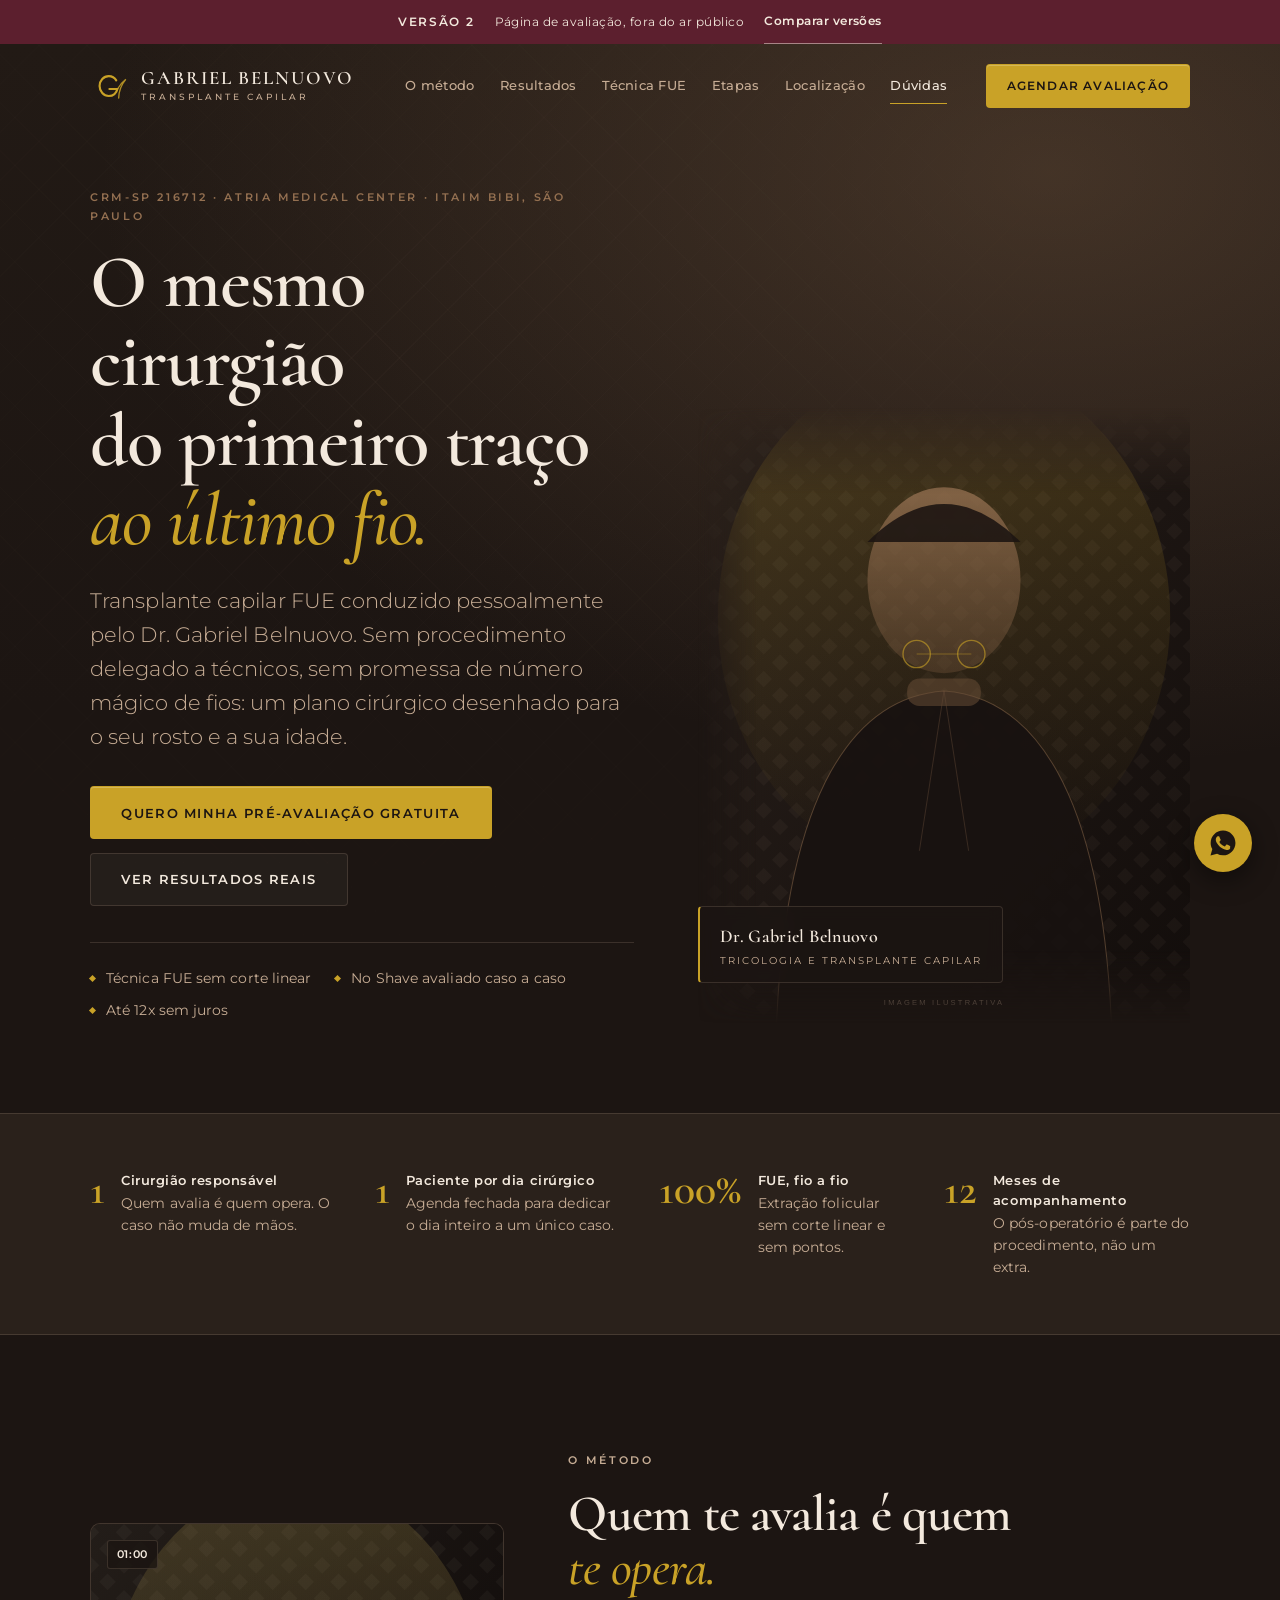
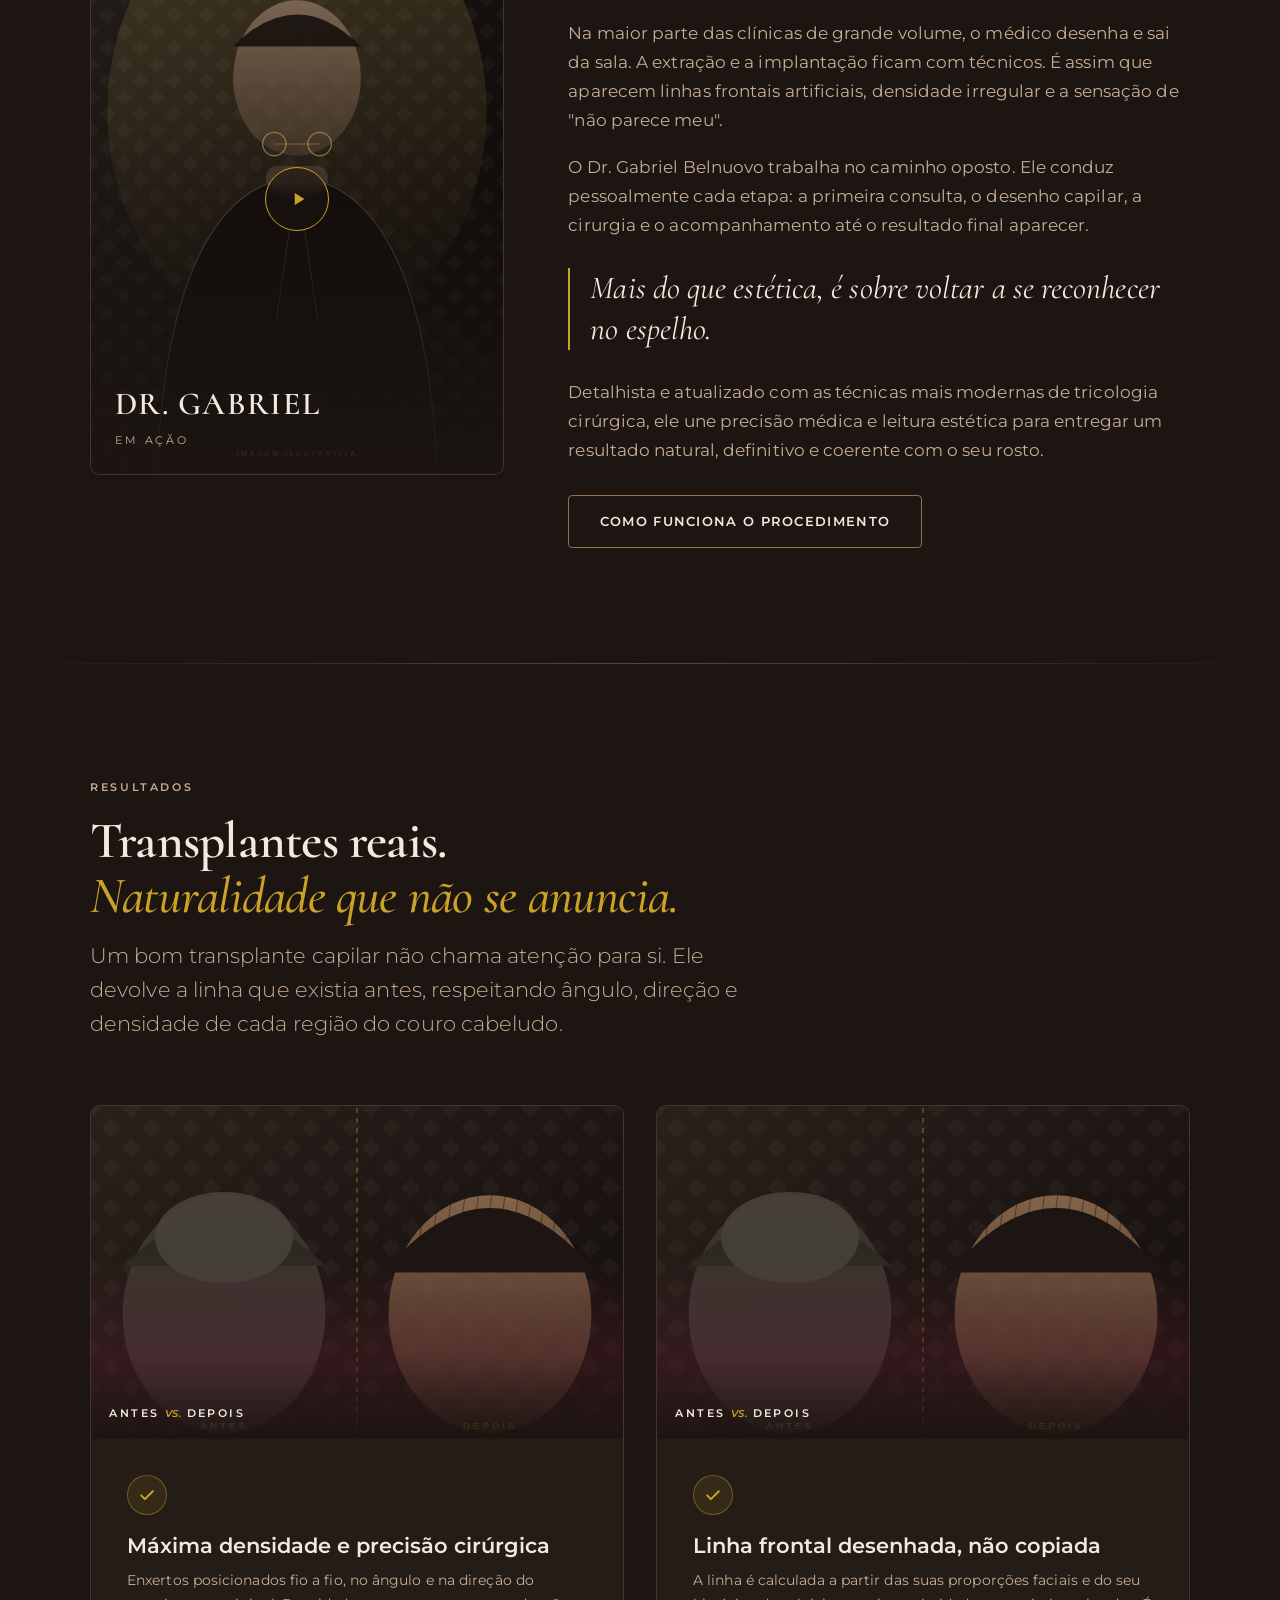
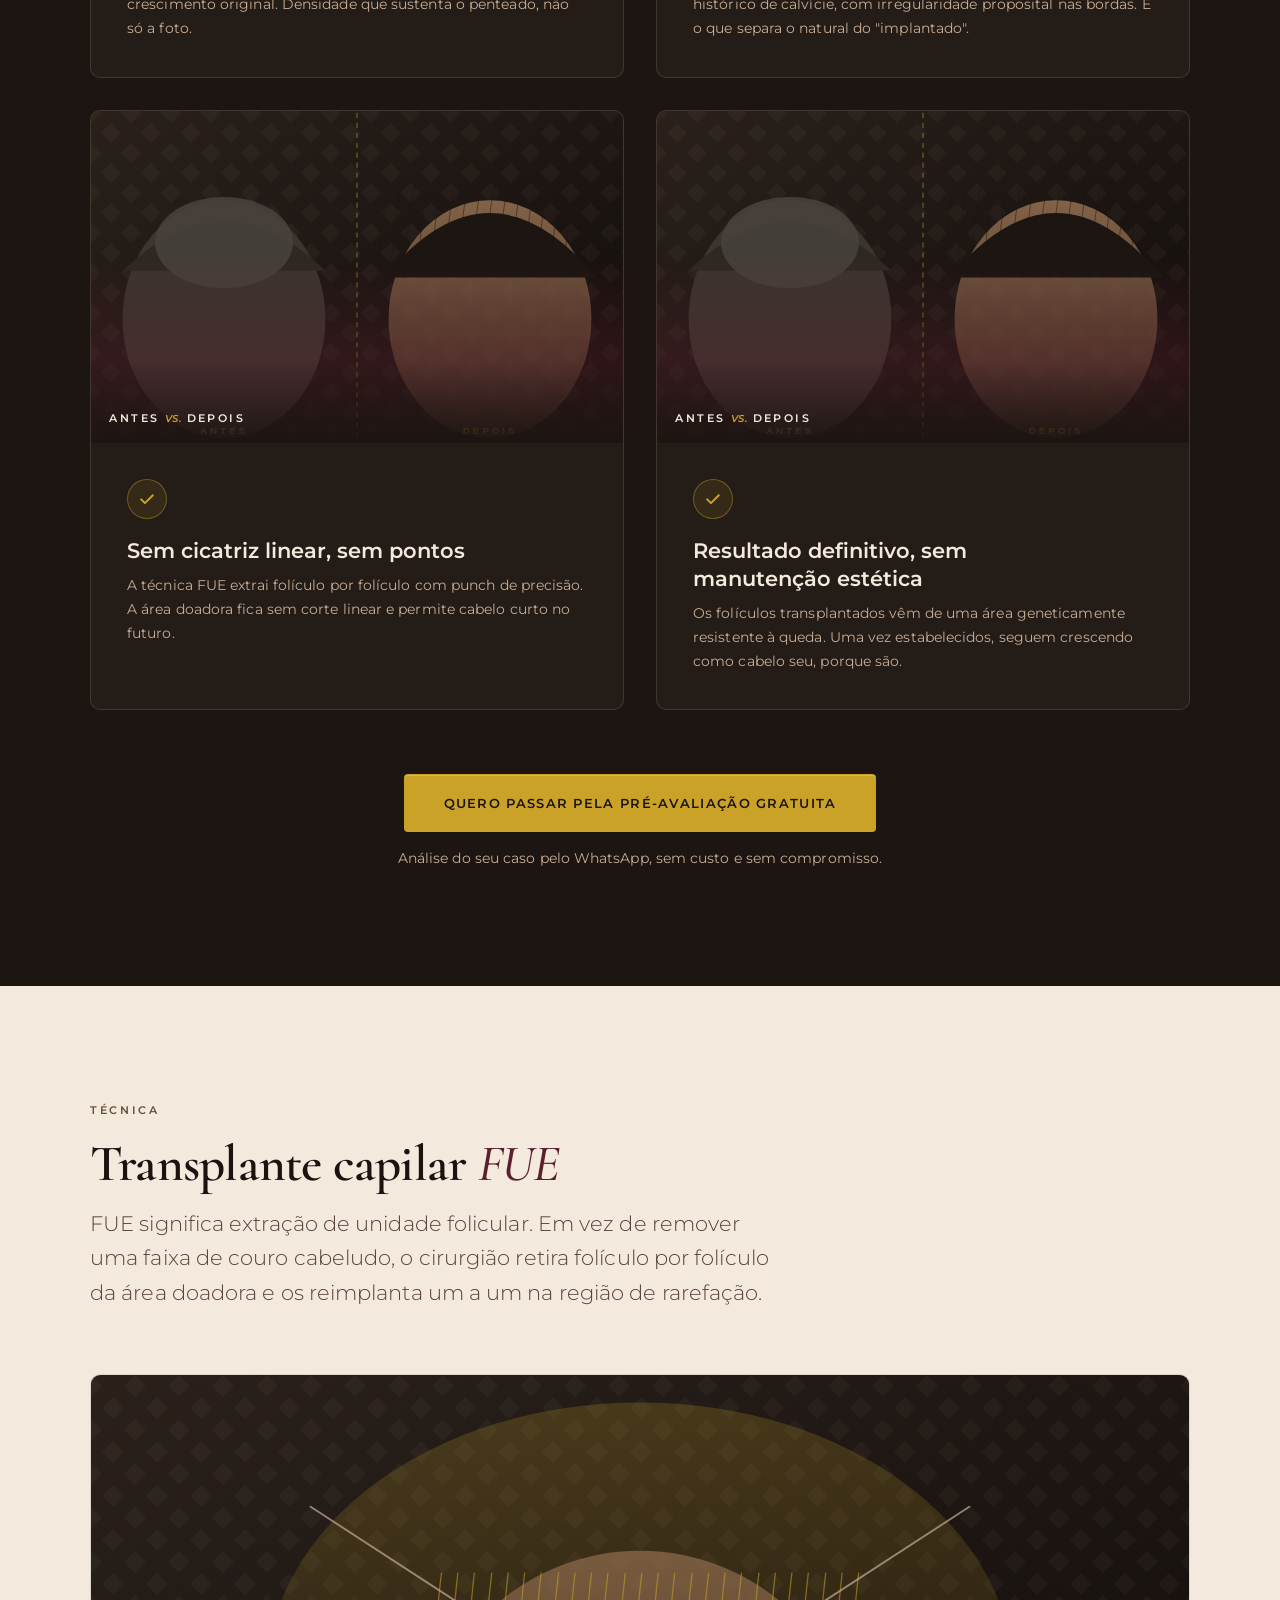
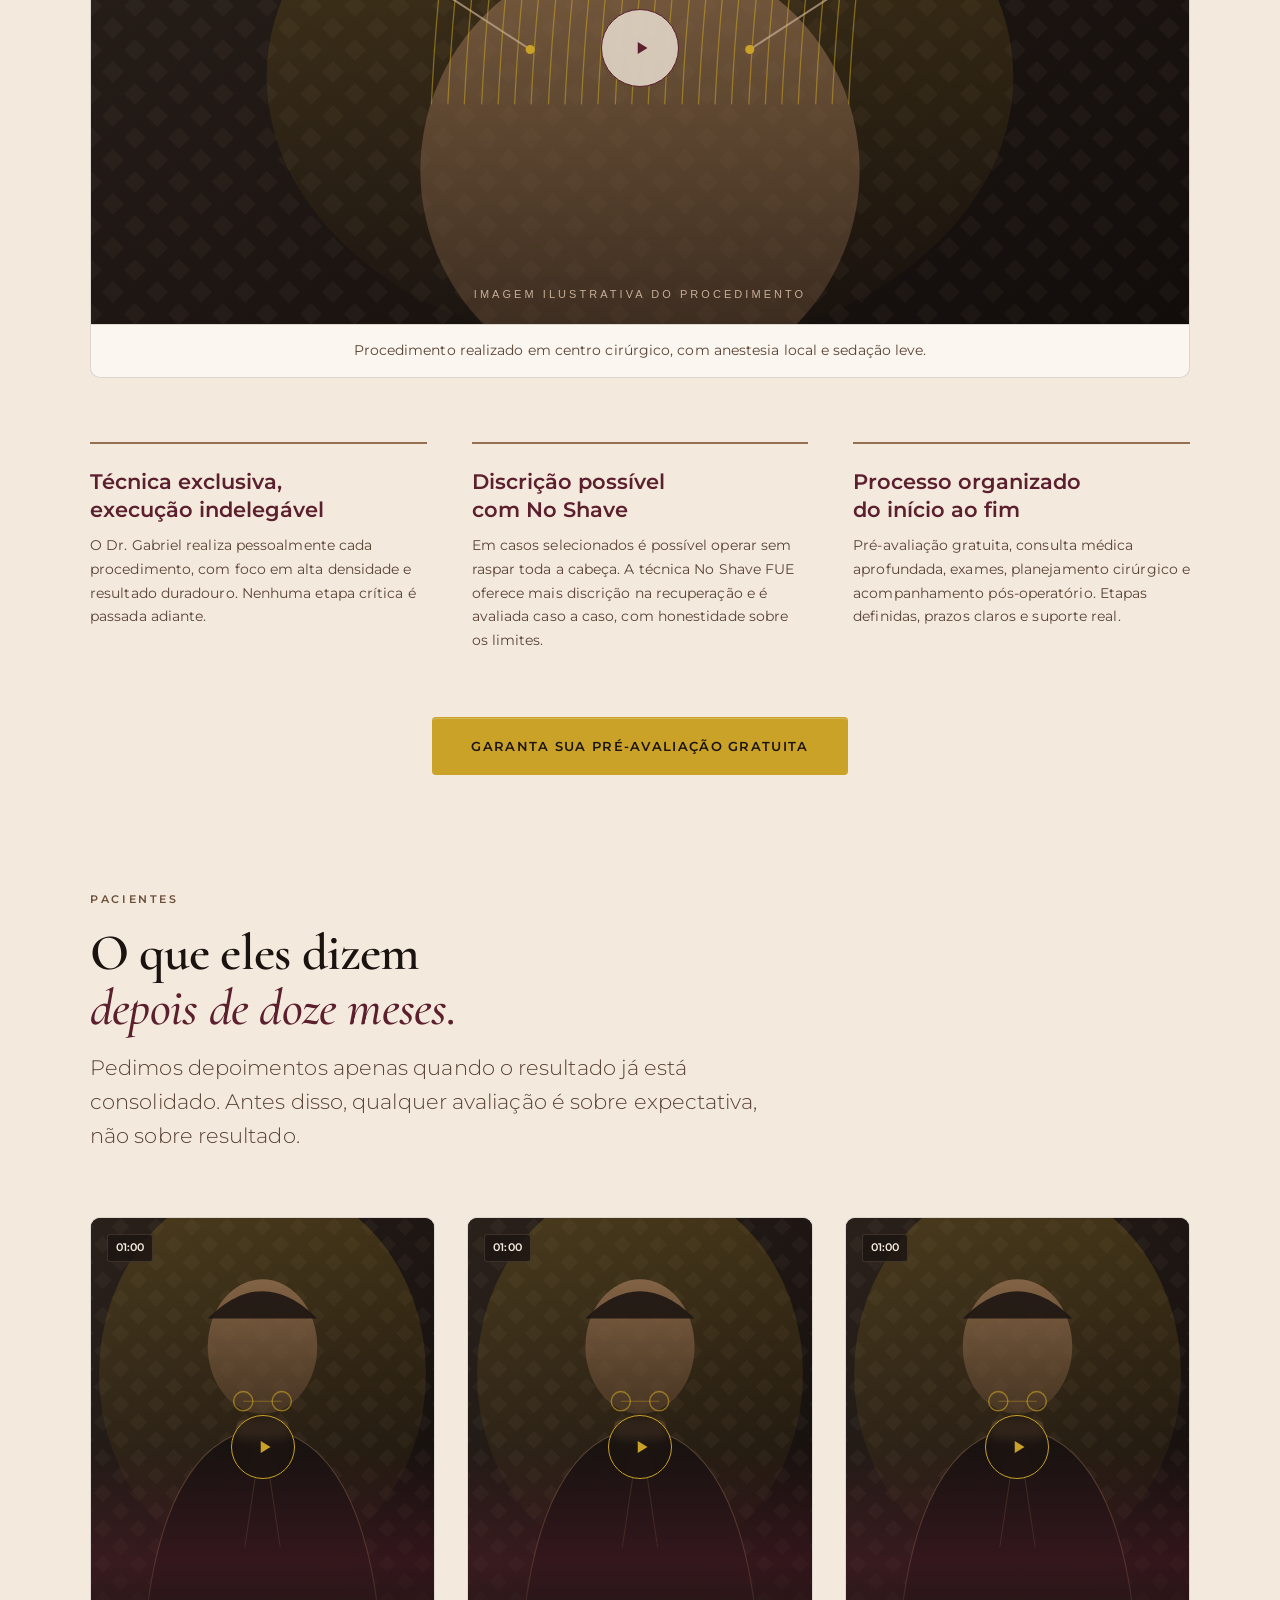
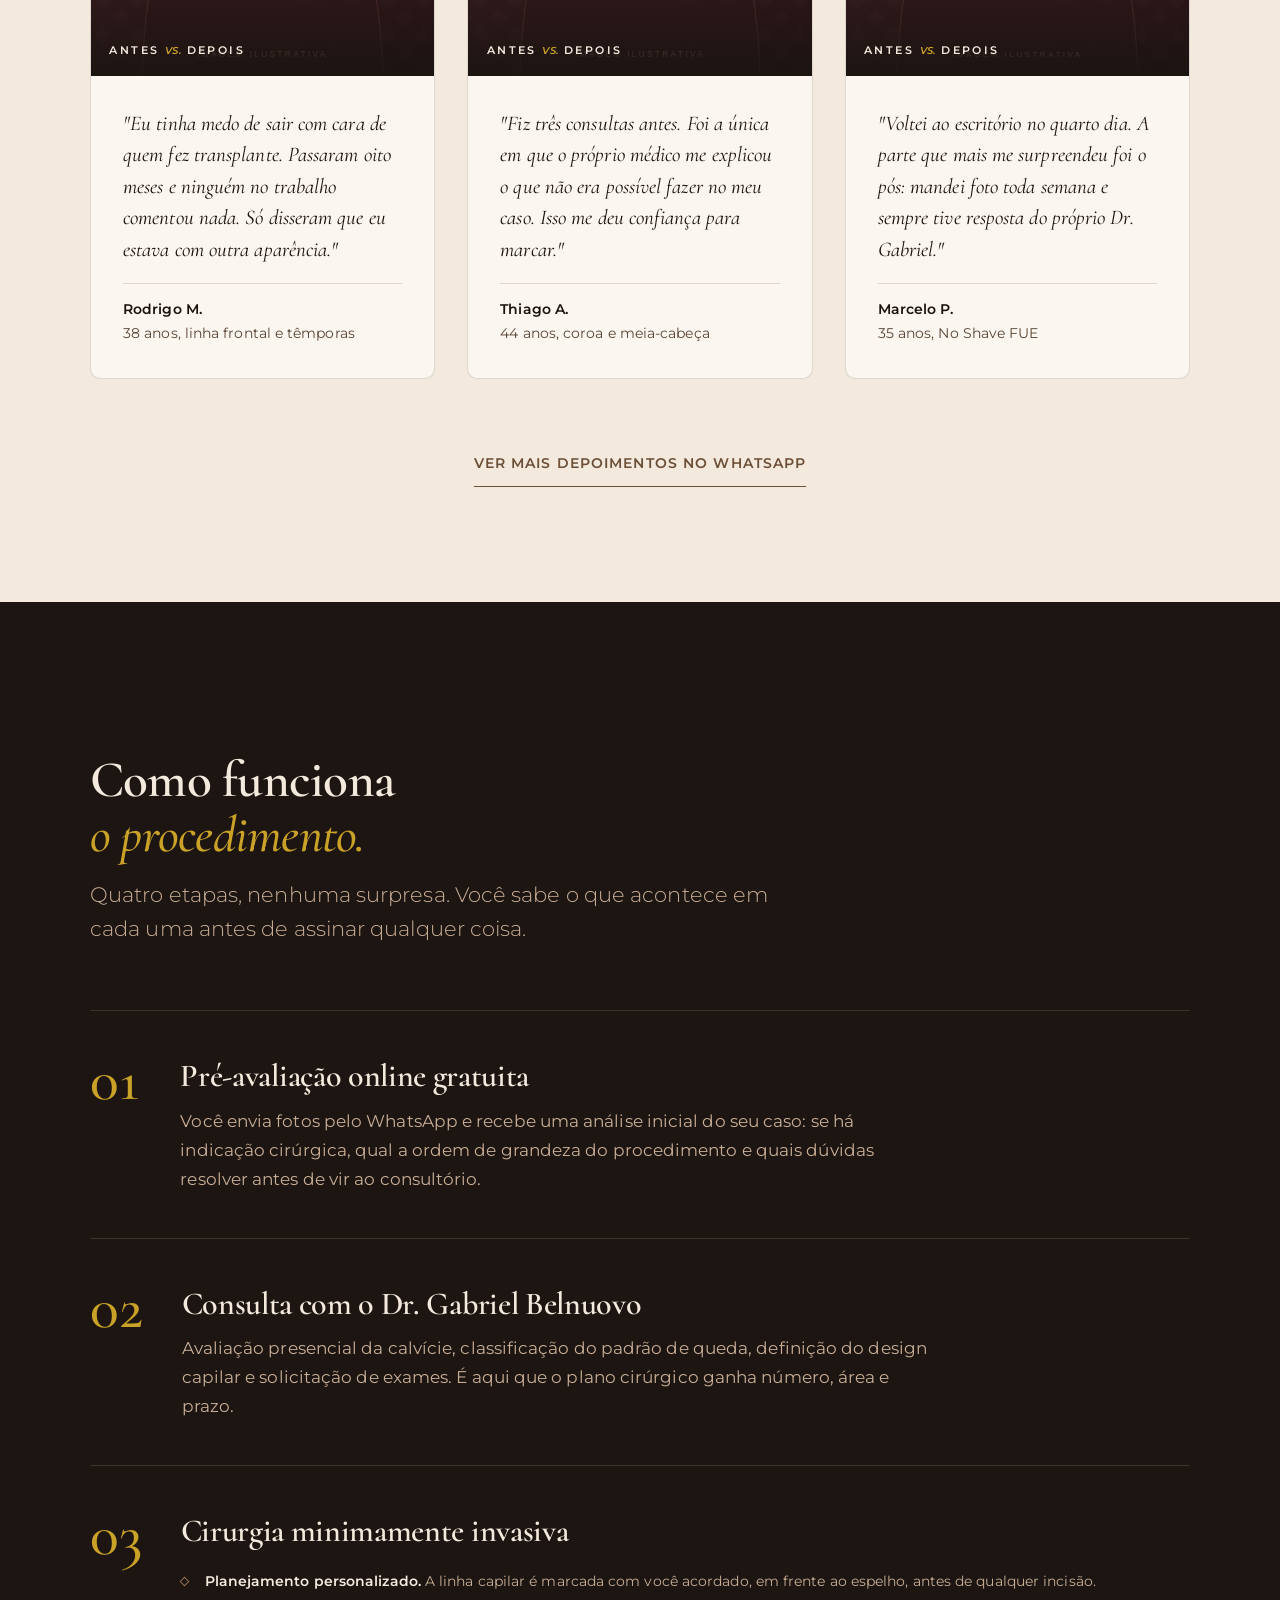
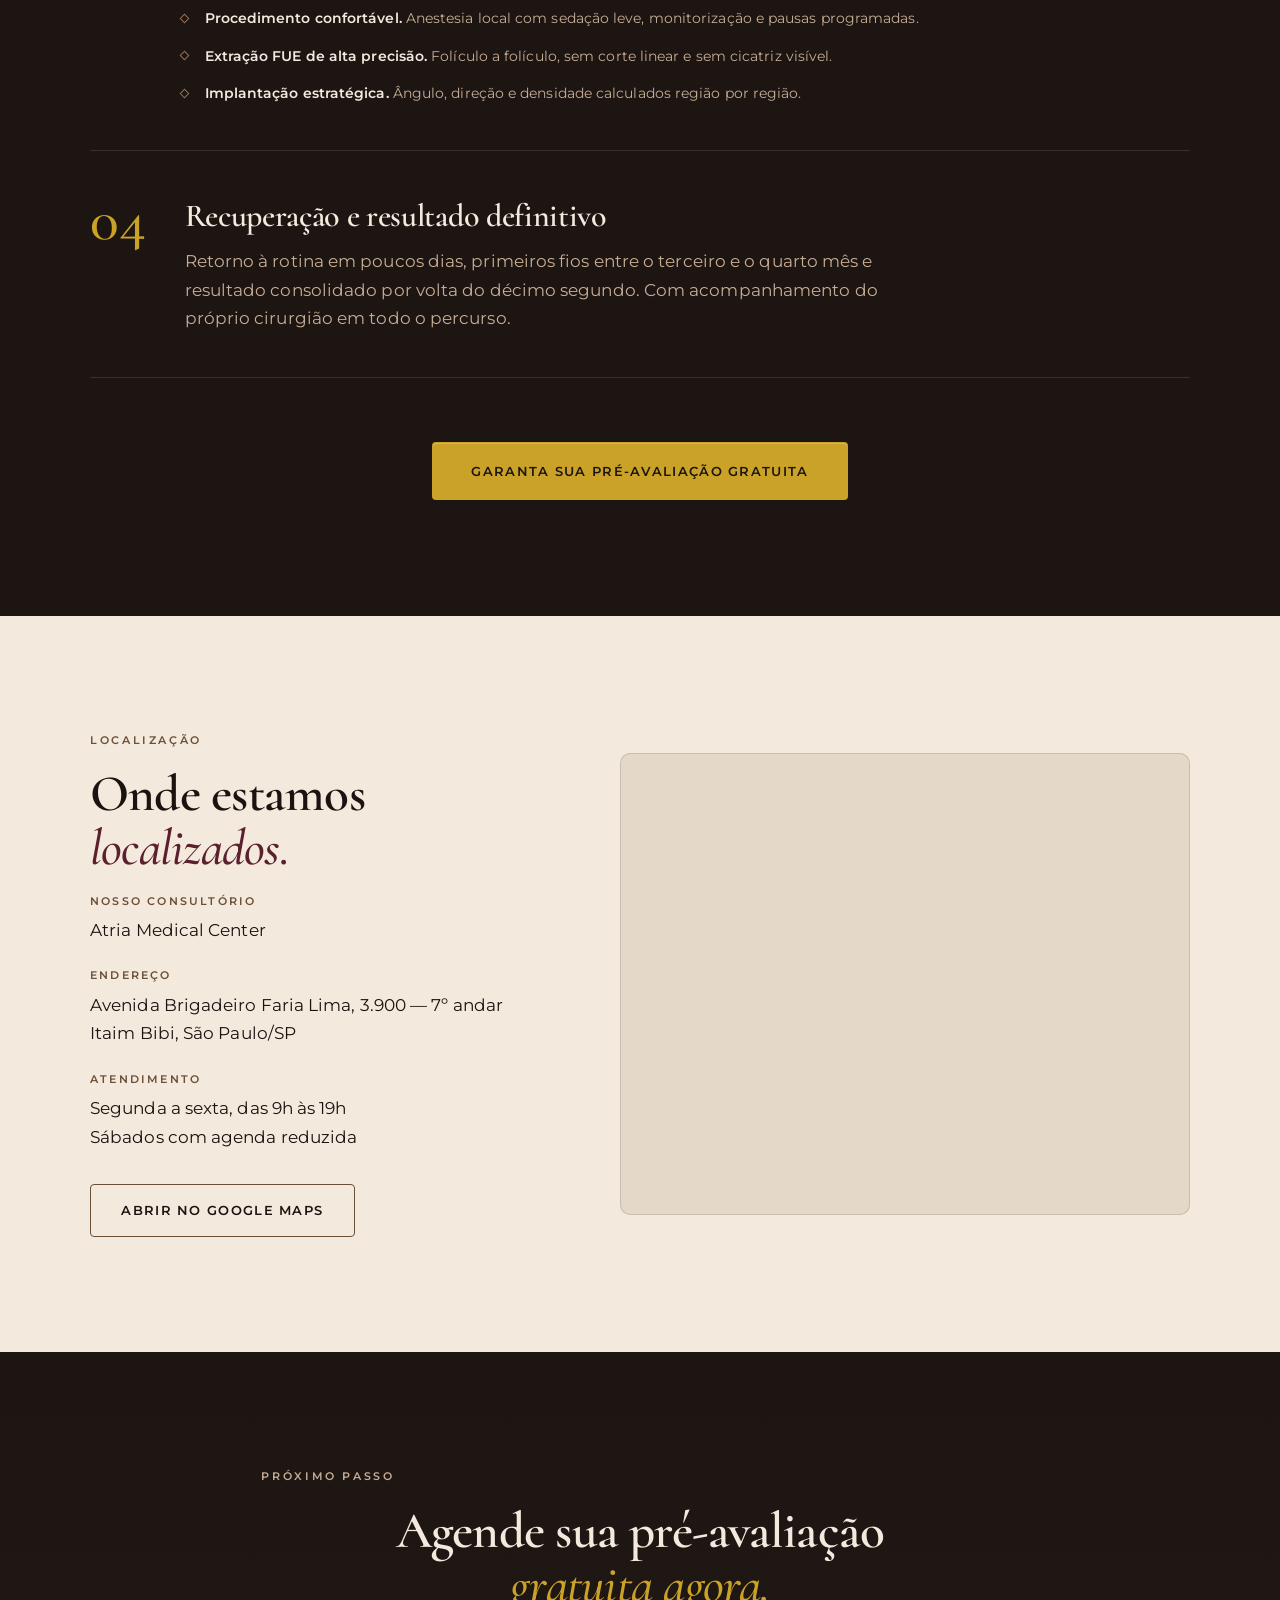
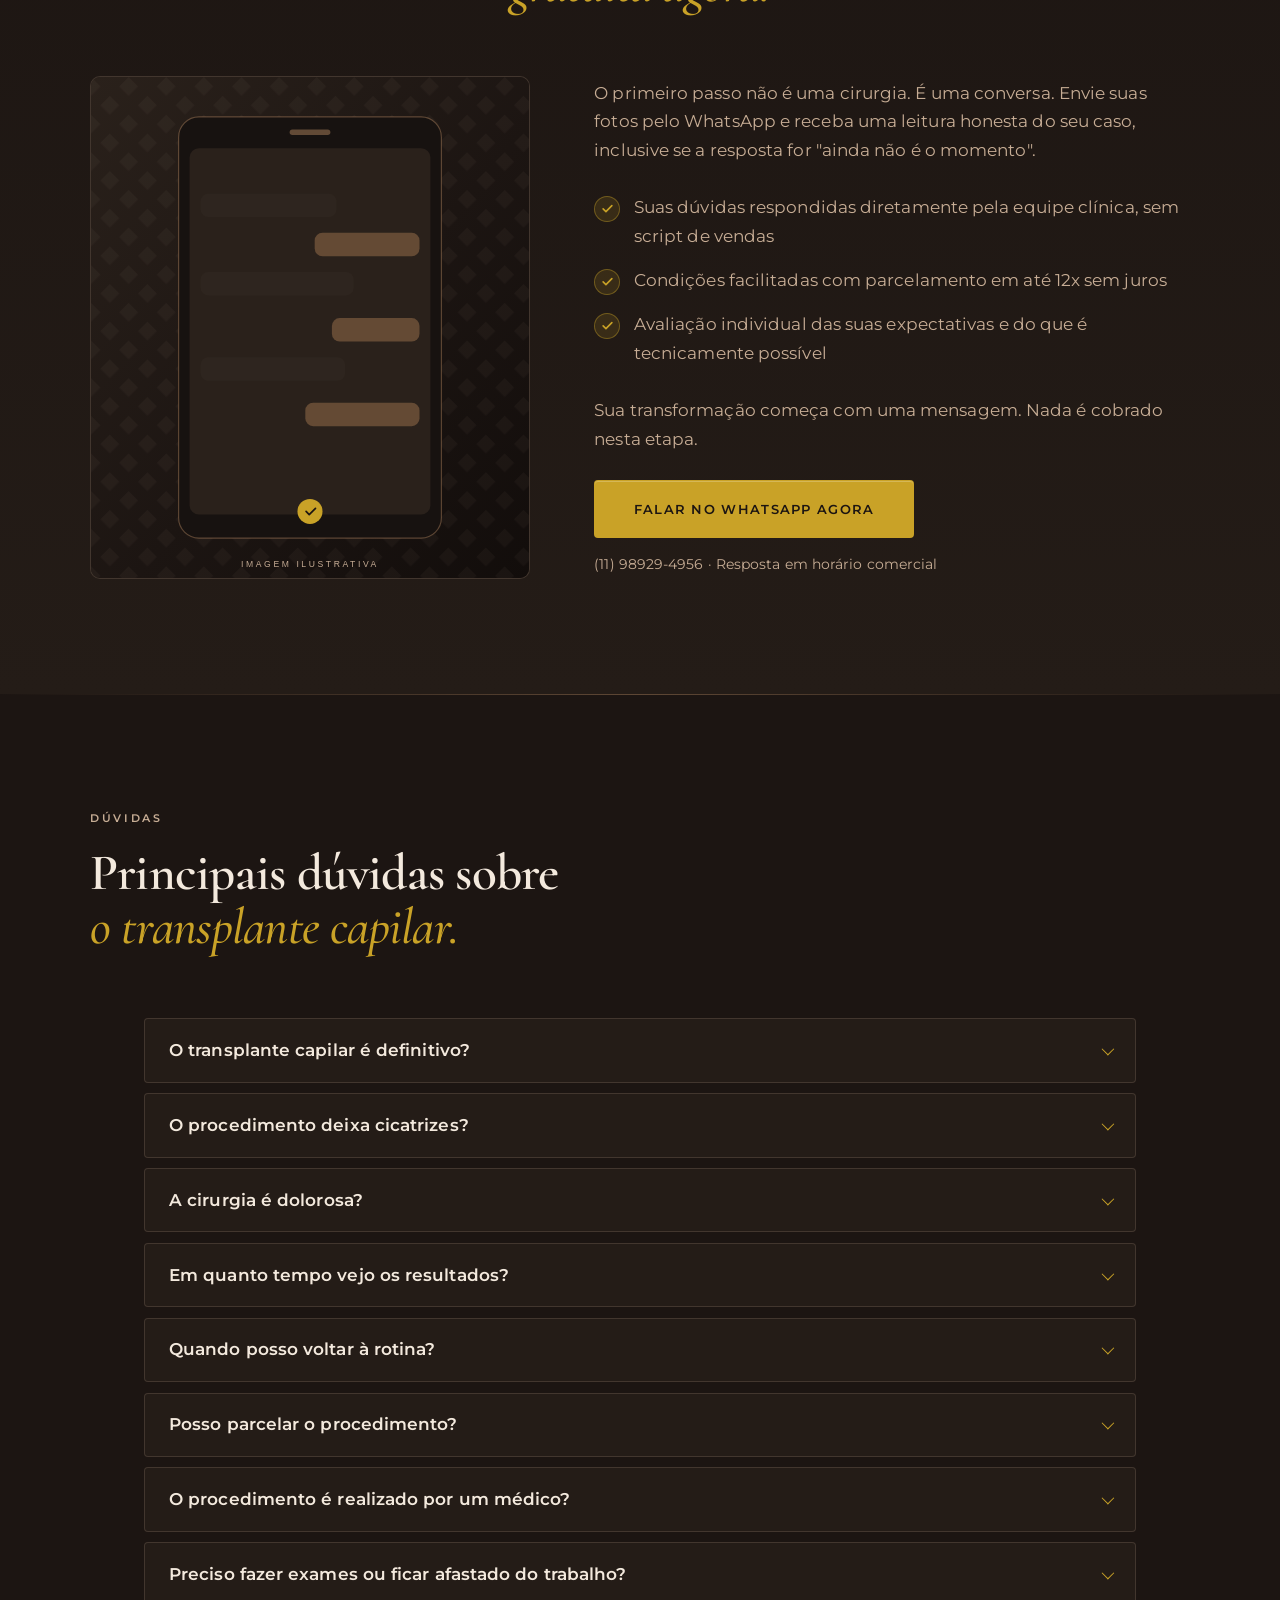
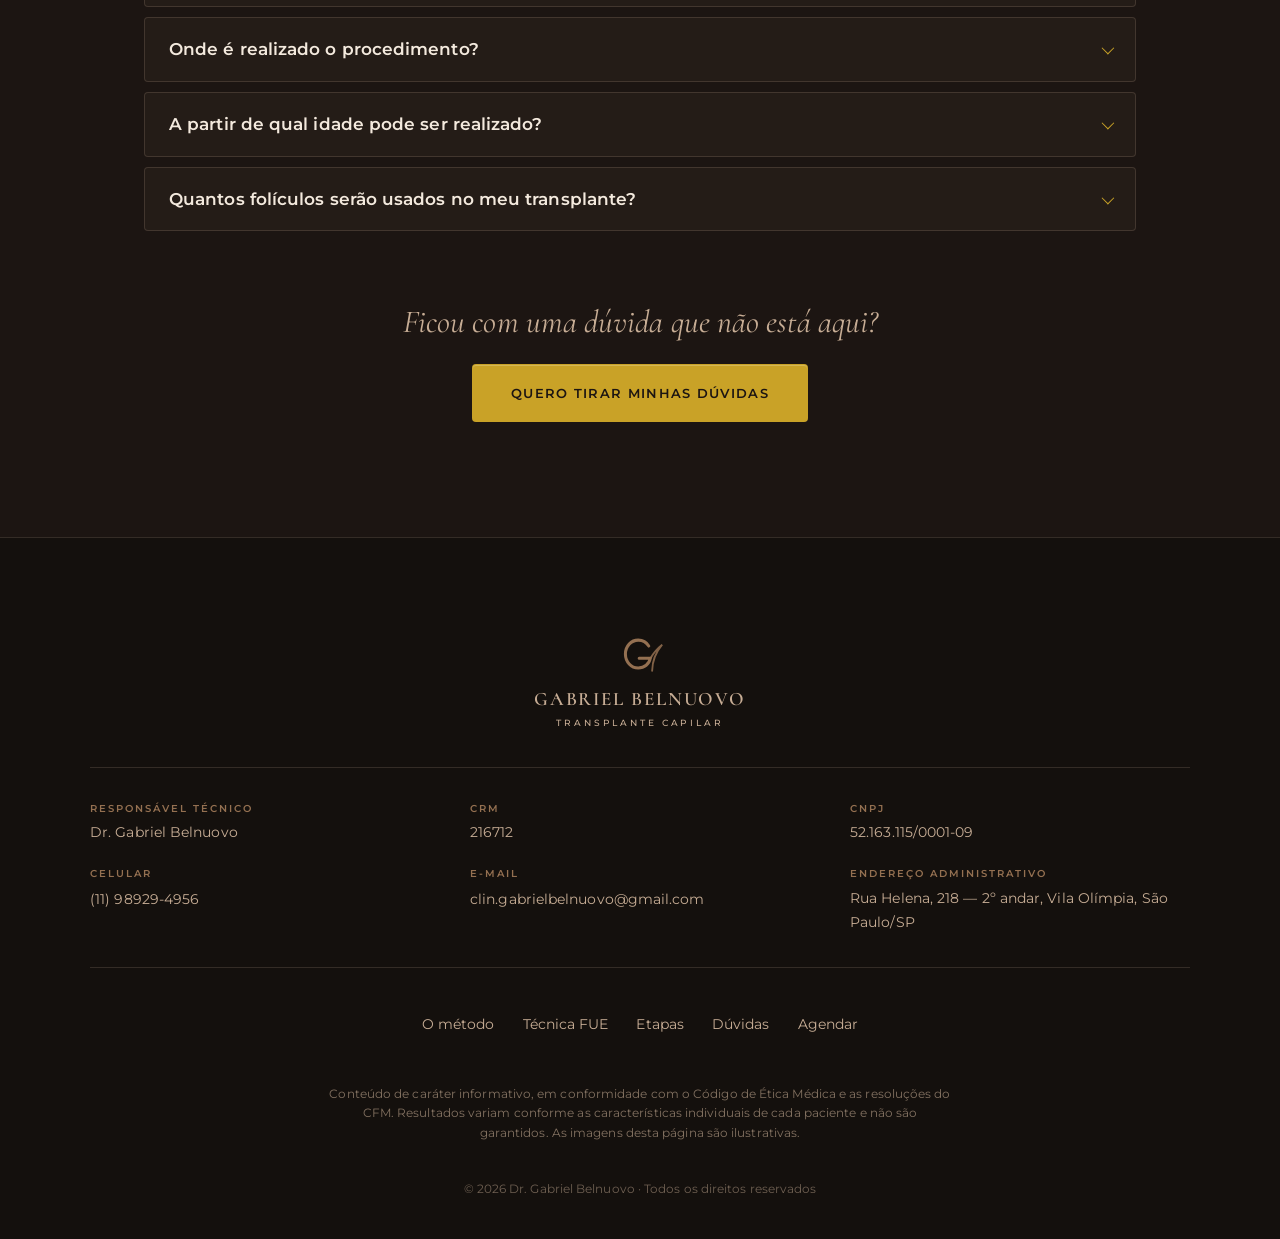
==== v2/index.html @ 3f410ca0 "Estrutura de versoes para comparacao no GitHub Pages O GitHub Pages serve uma fonte por repositorio," ====
<!DOCTYPE html>
<html lang="pt-BR">
<head>
<meta charset="utf-8">
<meta name="viewport" content="width=device-width, initial-scale=1">
<title>[v2] Dr. Gabriel Belnuovo | Transplante Capilar FUE em São Paulo</title>
<meta name="description" content="Transplante capilar FUE conduzido pessoalmente pelo Dr. Gabriel Belnuovo, CRM-SP 216712. Um cirurgião do desenho da linha frontal ao último fio. Pré-avaliação gratuita no Itaim Bibi, São Paulo.">
<meta name="author" content="Dr. Gabriel Belnuovo">
<meta name="theme-color" content="#1C1512">

<!-- Versao de avaliacao: fora do indice de busca, canonical na versao oficial -->
<meta name="robots" content="noindex, nofollow">
<link rel="canonical" href="https://drgabrielbelnuovo.com.br/">

<meta property="og:type" content="website">
<meta property="og:locale" content="pt_BR">
<meta property="og:title" content="Dr. Gabriel Belnuovo | Transplante Capilar FUE de alto padrão">
<meta property="og:description" content="Um cirurgião, do primeiro traço ao último fio. Técnica FUE, resultados naturais e acompanhamento real. Pré-avaliação gratuita.">
<meta property="og:url" content="https://drgabrielbelnuovo.com.br/">

<link rel="preconnect" href="https://fonts.googleapis.com">
<link rel="preconnect" href="https://fonts.gstatic.com" crossorigin>
<link href="https://fonts.googleapis.com/css2?family=Cormorant:ital,wght@0,400;0,500;0,600;0,700;1,400&family=Montserrat:wght@300;400;500;600;700&display=swap" rel="stylesheet">
<link rel="stylesheet" href="css/style.css">
<link rel="icon" href="assets/favicon.svg" type="image/svg+xml">

<script>
  if ('IntersectionObserver' in window && !window.matchMedia('(prefers-reduced-motion: reduce)').matches) {
    document.documentElement.className += ' js-reveal';
  }
</script>

<!-- Barra de identificacao da versao. Remover ao promover esta versao para a raiz. -->
<style>
  .version-bar {
    position: sticky;
    top: 0;
    z-index: 60;
    display: flex;
    flex-wrap: wrap;
    align-items: center;
    justify-content: center;
    gap: .5rem 1.25rem;
    padding: .55rem 1rem;
    background: #5C1F2E;
    color: #F3E9DD;
    font-family: "Montserrat", system-ui, sans-serif;
    font-size: .75rem;
    letter-spacing: .04em;
    text-align: center;
  }
  .version-bar strong { font-weight: 600; letter-spacing: .14em; text-transform: uppercase; }
  .version-bar a {
    display: inline-flex;
    align-items: center;
    min-height: 44px;
    margin-block: -.55rem;
    color: #F3E9DD;
    font-weight: 600;
    border-bottom: 1px solid rgba(243, 233, 221, .5);
  }
  .version-bar a:hover { border-bottom-color: #F3E9DD; }
  /* A barra empurra o header fixo para baixo e ajusta as ancoras */
  .header { top: var(--version-bar-h, 0px); }
  html { scroll-padding-top: calc(6rem + var(--version-bar-h, 0px)); }
  @media (max-width: 640px) {
    .version-bar { font-size: .6875rem; gap: .5rem 1rem; }
    /* Em telas estreitas a barra fica em uma linha so */
    .version-bar__desc { display: none; }
  }
  @media print { .version-bar { display: none; } }
</style>

<script>
  document.addEventListener('DOMContentLoaded', function () {
    var bar = document.querySelector('.version-bar');
    if (!bar) { return; }
    var sync = function () {
      document.documentElement.style.setProperty('--version-bar-h', bar.offsetHeight + 'px');
    };
    sync();
    window.addEventListener('resize', sync);
  });
</script>
</head>
<body>

<div class="version-bar" role="region" aria-label="Identificação da versão">
  <strong>Versão 2</strong>
  <span class="version-bar__desc">Página de avaliação, fora do ar público</span>
  <a href="../versoes.html">Comparar versões</a>
</div>

<a class="skip-link" href="#conteudo">Ir para o conteúdo</a>

<header class="header" id="header">
  <div class="shell header__inner">
    <a class="brand" href="#top" aria-label="Dr. Gabriel Belnuovo, transplante capilar, ir para o início">
      <span class="brand__mark" aria-hidden="true">
        <svg viewBox="0 0 48 48" role="presentation" focusable="false">
          <path d="M31.5 17.2c-1.9-3.2-5.2-5.1-9-5.1-6.1 0-11 5.2-11 11.9S16.4 36 22.5 36c5.3 0 9.4-3.4 10.3-8.4h-9.5" fill="none" stroke="currentColor" stroke-width="2.6" stroke-linecap="round"/>
          <path d="M33 27.6c2.6-4.6 5.9-8.4 10-11.6-5.6 6.6-8.4 13.9-8.6 22.4" fill="none" stroke="currentColor" stroke-width="1.6" stroke-linecap="round" opacity=".85"/>
        </svg>
      </span>
      <span class="brand__text">
        <span class="brand__name">Gabriel Belnuovo</span>
        <span class="brand__sub">Transplante Capilar</span>
      </span>
    </a>

    <nav class="nav" id="nav" aria-label="Navegação principal">
      <ul class="nav__list">
        <li><a href="#metodo">O método</a></li>
        <li><a href="#resultados">Resultados</a></li>
        <li><a href="#fue">Técnica FUE</a></li>
        <li><a href="#etapas">Etapas</a></li>
        <li><a href="#local">Localização</a></li>
        <li><a href="#faq">Dúvidas</a></li>
      </ul>
    </nav>

    <a class="btn btn--primary btn--sm header__cta" href="#agendar">Agendar avaliação</a>

    <button class="burger" id="burger" type="button" aria-label="Abrir menu" aria-expanded="false" aria-controls="nav">
      <span aria-hidden="true"></span><span aria-hidden="true"></span><span aria-hidden="true"></span>
    </button>
  </div>
</header>

<main id="conteudo">

  <!-- HERO -->
  <section class="hero" id="top">
    <div class="hero__texture" aria-hidden="true"></div>
    <div class="shell hero__grid">
      <div class="hero__copy">
        <p class="eyebrow reveal">CRM-SP 216712 &middot; Atria Medical Center &middot; Itaim Bibi, São Paulo</p>
        <h1 class="hero__title reveal">O mesmo cirurgião<br>do primeiro traço<br><em>ao último fio.</em></h1>
        <p class="hero__lead reveal">Transplante capilar FUE conduzido pessoalmente pelo Dr. Gabriel Belnuovo. Sem procedimento delegado a técnicos, sem promessa de número mágico de fios: um plano cirúrgico desenhado para o seu rosto e a sua idade.</p>
        <div class="hero__actions reveal">
          <a class="btn btn--primary" href="#agendar">Quero minha pré-avaliação gratuita</a>
          <a class="btn btn--ghost" href="#resultados">Ver resultados reais</a>
        </div>
        <ul class="hero__trust reveal" role="list">
          <li>Técnica FUE sem corte linear</li>
          <li>No Shave avaliado caso a caso</li>
          <li>Até 12x sem juros</li>
        </ul>
      </div>

      <figure class="hero__figure reveal">
        <img src="assets/dr-gabriel.svg" alt="Dr. Gabriel Belnuovo, médico especialista em transplante capilar, de jaleco cirúrgico com lupas de aumento" width="720" height="900" decoding="async">
        <figcaption class="hero__badge">
          <strong>Dr. Gabriel Belnuovo</strong>
          <span>Tricologia e transplante capilar</span>
        </figcaption>
      </figure>
    </div>
  </section>

  <!-- PROVA / NUMEROS -->
  <section class="proof" aria-label="Credenciais e diferenciais">
    <div class="shell proof__grid">
      <div class="proof__item reveal">
        <span class="proof__num">1</span>
        <p><strong>Cirurgião responsável</strong>Quem avalia é quem opera. O caso não muda de mãos.</p>
      </div>
      <div class="proof__item reveal">
        <span class="proof__num">1</span>
        <p><strong>Paciente por dia cirúrgico</strong>Agenda fechada para dedicar o dia inteiro a um único caso.</p>
      </div>
      <div class="proof__item reveal">
        <span class="proof__num">100%</span>
        <p><strong>FUE, fio a fio</strong>Extração folicular sem corte linear e sem pontos.</p>
      </div>
      <div class="proof__item reveal">
        <span class="proof__num">12</span>
        <p><strong>Meses de acompanhamento</strong>O pós-operatório é parte do procedimento, não um extra.</p>
      </div>
    </div>
  </section>

  <!-- METODO / SOBRE -->
  <section class="section section--dark" id="metodo">
    <div class="shell about">
      <figure class="about__media reveal">
        <img src="assets/em-acao.svg" alt="Mãos do Dr. Gabriel Belnuovo durante a implantação folicular em centro cirúrgico" width="600" height="800" loading="lazy" decoding="async">
        <span class="media__tag">01:00</span>
        <figcaption class="media__caption">
          <strong>Dr. Gabriel</strong>
          <span>em ação</span>
        </figcaption>
        <button class="media__play" type="button" aria-label="Assistir vídeo: Dr. Gabriel em ação">
          <svg viewBox="0 0 24 24" aria-hidden="true" focusable="false"><path d="M9 6.5v11l9-5.5-9-5.5Z" fill="currentColor"/></svg>
        </button>
      </figure>

      <div class="about__copy">
        <p class="eyebrow reveal">O método</p>
        <h2 class="reveal">Quem te avalia é quem<br><em>te opera.</em></h2>
        <p class="reveal">Na maior parte das clínicas de grande volume, o médico desenha e sai da sala. A extração e a implantação ficam com técnicos. É assim que aparecem linhas frontais artificiais, densidade irregular e a sensação de "não parece meu".</p>
        <p class="reveal">O Dr. Gabriel Belnuovo trabalha no caminho oposto. Ele conduz pessoalmente cada etapa: a primeira consulta, o desenho capilar, a cirurgia e o acompanhamento até o resultado final aparecer.</p>
        <p class="statement reveal">Mais do que estética, é sobre voltar a se reconhecer no espelho.</p>
        <p class="reveal">Detalhista e atualizado com as técnicas mais modernas de tricologia cirúrgica, ele une precisão médica e leitura estética para entregar um resultado natural, definitivo e coerente com o seu rosto.</p>
        <a class="btn btn--outline reveal" href="#etapas">Como funciona o procedimento</a>
      </div>
    </div>
  </section>

  <!-- RESULTADOS -->
  <section class="section section--dark section--edge" id="resultados">
    <div class="shell">
      <header class="section__head">
        <p class="eyebrow reveal">Resultados</p>
        <h2 class="reveal">Transplantes reais.<br><em>Naturalidade que não se anuncia.</em></h2>
        <p class="section__lead reveal">Um bom transplante capilar não chama atenção para si. Ele devolve a linha que existia antes, respeitando ângulo, direção e densidade de cada região do couro cabeludo.</p>
      </header>

      <div class="cases">
        <article class="case reveal">
          <div class="case__media">
            <img src="assets/caso-01.svg" alt="Comparação antes e depois: densidade da coroa recuperada após transplante capilar FUE" width="640" height="420" loading="lazy" decoding="async">
            <span class="case__label">Antes <i>vs.</i> Depois</span>
          </div>
          <div class="case__body">
            <span class="case__icon" aria-hidden="true">
              <svg viewBox="0 0 24 24" focusable="false"><path d="m5 12.5 4.5 4.5L19 7.5" fill="none" stroke="currentColor" stroke-width="2.4" stroke-linecap="round" stroke-linejoin="round"/></svg>
            </span>
            <h3>Máxima densidade e precisão cirúrgica</h3>
            <p>Enxertos posicionados fio a fio, no ângulo e na direção do crescimento original. Densidade que sustenta o penteado, não só a foto.</p>
          </div>
        </article>

        <article class="case reveal">
          <div class="case__media">
            <img src="assets/caso-02.svg" alt="Comparação antes e depois: nova linha frontal desenhada de forma natural" width="640" height="420" loading="lazy" decoding="async">
            <span class="case__label">Antes <i>vs.</i> Depois</span>
          </div>
          <div class="case__body">
            <span class="case__icon" aria-hidden="true">
              <svg viewBox="0 0 24 24" focusable="false"><path d="m5 12.5 4.5 4.5L19 7.5" fill="none" stroke="currentColor" stroke-width="2.4" stroke-linecap="round" stroke-linejoin="round"/></svg>
            </span>
            <h3>Linha frontal desenhada, não copiada</h3>
            <p>A linha é calculada a partir das suas proporções faciais e do seu histórico de calvície, com irregularidade proposital nas bordas. É o que separa o natural do "implantado".</p>
          </div>
        </article>

        <article class="case reveal">
          <div class="case__media">
            <img src="assets/caso-03.svg" alt="Área doadora após extração FUE, sem cicatriz linear visível" width="640" height="420" loading="lazy" decoding="async">
            <span class="case__label">Antes <i>vs.</i> Depois</span>
          </div>
          <div class="case__body">
            <span class="case__icon" aria-hidden="true">
              <svg viewBox="0 0 24 24" focusable="false"><path d="m5 12.5 4.5 4.5L19 7.5" fill="none" stroke="currentColor" stroke-width="2.4" stroke-linecap="round" stroke-linejoin="round"/></svg>
            </span>
            <h3>Sem cicatriz linear, sem pontos</h3>
            <p>A técnica FUE extrai folículo por folículo com punch de precisão. A área doadora fica sem corte linear e permite cabelo curto no futuro.</p>
          </div>
        </article>

        <article class="case reveal">
          <div class="case__media">
            <img src="assets/caso-04.svg" alt="Resultado definitivo de transplante capilar após doze meses" width="640" height="420" loading="lazy" decoding="async">
            <span class="case__label">Antes <i>vs.</i> Depois</span>
          </div>
          <div class="case__body">
            <span class="case__icon" aria-hidden="true">
              <svg viewBox="0 0 24 24" focusable="false"><path d="m5 12.5 4.5 4.5L19 7.5" fill="none" stroke="currentColor" stroke-width="2.4" stroke-linecap="round" stroke-linejoin="round"/></svg>
            </span>
            <h3>Resultado definitivo, sem manutenção estética</h3>
            <p>Os folículos transplantados vêm de uma área geneticamente resistente à queda. Uma vez estabelecidos, seguem crescendo como cabelo seu, porque são.</p>
          </div>
        </article>
      </div>

      <div class="section__cta reveal">
        <a class="btn btn--primary btn--lg" href="#agendar">Quero passar pela pré-avaliação gratuita</a>
        <p class="cta__note">Análise do seu caso pelo WhatsApp, sem custo e sem compromisso.</p>
      </div>
    </div>
  </section>

  <!-- TECNICA FUE -->
  <section class="section section--light" id="fue">
    <div class="shell">
      <header class="section__head">
        <p class="eyebrow reveal">Técnica</p>
        <h2 class="reveal">Transplante capilar <em>FUE</em></h2>
        <p class="section__lead reveal">FUE significa extração de unidade folicular. Em vez de remover uma faixa de couro cabeludo, o cirurgião retira folículo por folículo da área doadora e os reimplanta um a um na região de rarefação.</p>
      </header>

      <figure class="fue__media reveal">
        <img src="assets/procedimento.svg" alt="Vista aproximada do procedimento de extração folicular com instrumental de precisão" width="1200" height="600" loading="lazy" decoding="async">
        <button class="media__play media__play--lg" type="button" aria-label="Assistir vídeo explicativo sobre a técnica FUE">
          <svg viewBox="0 0 24 24" aria-hidden="true" focusable="false"><path d="M9 6.5v11l9-5.5-9-5.5Z" fill="currentColor"/></svg>
        </button>
        <figcaption>Procedimento realizado em centro cirúrgico, com anestesia local e sedação leve.</figcaption>
      </figure>

      <div class="pillars">
        <article class="pillar reveal">
          <h3>Técnica exclusiva, execução indelegável</h3>
          <p>O Dr. Gabriel realiza pessoalmente cada procedimento, com foco em alta densidade e resultado duradouro. Nenhuma etapa crítica é passada adiante.</p>
        </article>
        <article class="pillar reveal">
          <h3>Discrição possível com No Shave</h3>
          <p>Em casos selecionados é possível operar sem raspar toda a cabeça. A técnica No Shave FUE oferece mais discrição na recuperação e é avaliada caso a caso, com honestidade sobre os limites.</p>
        </article>
        <article class="pillar reveal">
          <h3>Processo organizado do início ao fim</h3>
          <p>Pré-avaliação gratuita, consulta médica aprofundada, exames, planejamento cirúrgico e acompanhamento pós-operatório. Etapas definidas, prazos claros e suporte real.</p>
        </article>
      </div>

      <div class="section__cta reveal">
        <a class="btn btn--primary btn--lg" href="#agendar">Garanta sua pré-avaliação gratuita</a>
      </div>
    </div>
  </section>

  <!-- DEPOIMENTOS -->
  <section class="section section--light section--tight" id="depoimentos" aria-label="Depoimentos de pacientes">
    <div class="shell">
      <header class="section__head">
        <p class="eyebrow reveal">Pacientes</p>
        <h2 class="reveal">O que eles dizem<br><em>depois de doze meses.</em></h2>
        <p class="section__lead reveal">Pedimos depoimentos apenas quando o resultado já está consolidado. Antes disso, qualquer avaliação é sobre expectativa, não sobre resultado.</p>
      </header>

      <div class="testimonials">
        <article class="testimonial reveal">
          <div class="testimonial__media">
            <img src="assets/depoimento-01.svg" alt="Paciente relatando sua experiência com o transplante capilar" width="480" height="620" loading="lazy" decoding="async">
            <span class="case__label">Antes <i>vs.</i> Depois</span>
            <span class="case__tag">01:00</span>
            <button class="media__play" type="button" aria-label="Assistir depoimento de Rodrigo M.">
              <svg viewBox="0 0 24 24" aria-hidden="true" focusable="false"><path d="M9 6.5v11l9-5.5-9-5.5Z" fill="currentColor"/></svg>
            </button>
          </div>
          <blockquote>
            <p>"Eu tinha medo de sair com cara de quem fez transplante. Passaram oito meses e ninguém no trabalho comentou nada. Só disseram que eu estava com outra aparência."</p>
            <footer><strong>Rodrigo M.</strong><span>38 anos, linha frontal e têmporas</span></footer>
          </blockquote>
        </article>

        <article class="testimonial reveal">
          <div class="testimonial__media">
            <img src="assets/depoimento-02.svg" alt="Paciente relatando sua experiência com o transplante capilar" width="480" height="620" loading="lazy" decoding="async">
            <span class="case__label">Antes <i>vs.</i> Depois</span>
            <span class="case__tag">01:00</span>
            <button class="media__play" type="button" aria-label="Assistir depoimento de Thiago A.">
              <svg viewBox="0 0 24 24" aria-hidden="true" focusable="false"><path d="M9 6.5v11l9-5.5-9-5.5Z" fill="currentColor"/></svg>
            </button>
          </div>
          <blockquote>
            <p>"Fiz três consultas antes. Foi a única em que o próprio médico me explicou o que não era possível fazer no meu caso. Isso me deu confiança para marcar."</p>
            <footer><strong>Thiago A.</strong><span>44 anos, coroa e meia-cabeça</span></footer>
          </blockquote>
        </article>

        <article class="testimonial reveal">
          <div class="testimonial__media">
            <img src="assets/depoimento-03.svg" alt="Paciente relatando sua experiência com o transplante capilar" width="480" height="620" loading="lazy" decoding="async">
            <span class="case__label">Antes <i>vs.</i> Depois</span>
            <span class="case__tag">01:00</span>
            <button class="media__play" type="button" aria-label="Assistir depoimento de Marcelo P.">
              <svg viewBox="0 0 24 24" aria-hidden="true" focusable="false"><path d="M9 6.5v11l9-5.5-9-5.5Z" fill="currentColor"/></svg>
            </button>
          </div>
          <blockquote>
            <p>"Voltei ao escritório no quarto dia. A parte que mais me surpreendeu foi o pós: mandei foto toda semana e sempre tive resposta do próprio Dr. Gabriel."</p>
            <footer><strong>Marcelo P.</strong><span>35 anos, No Shave FUE</span></footer>
          </blockquote>
        </article>
      </div>

      <div class="section__cta reveal">
        <a class="link-more" href="#agendar">Ver mais depoimentos no WhatsApp</a>
      </div>
    </div>
  </section>

  <!-- ETAPAS -->
  <section class="section section--dark" id="etapas">
    <div class="shell">
      <header class="section__head">
        <p class="eyebrow reveal">Etapas</p>
        <h2 class="reveal">Como funciona<br><em>o procedimento.</em></h2>
        <p class="section__lead reveal">Quatro etapas, nenhuma surpresa. Você sabe o que acontece em cada uma antes de assinar qualquer coisa.</p>
      </header>

      <ol class="steps">
        <li class="step reveal">
          <span class="step__num">01</span>
          <div class="step__body">
            <h3>Pré-avaliação online gratuita</h3>
            <p>Você envia fotos pelo WhatsApp e recebe uma análise inicial do seu caso: se há indicação cirúrgica, qual a ordem de grandeza do procedimento e quais dúvidas resolver antes de vir ao consultório.</p>
          </div>
        </li>
        <li class="step reveal">
          <span class="step__num">02</span>
          <div class="step__body">
            <h3>Consulta com o Dr. Gabriel Belnuovo</h3>
            <p>Avaliação presencial da calvície, classificação do padrão de queda, definição do design capilar e solicitação de exames. É aqui que o plano cirúrgico ganha número, área e prazo.</p>
          </div>
        </li>
        <li class="step reveal">
          <span class="step__num">03</span>
          <div class="step__body">
            <h3>Cirurgia minimamente invasiva</h3>
            <ul class="step__list" role="list">
              <li><strong>Planejamento personalizado.</strong> A linha capilar é marcada com você acordado, em frente ao espelho, antes de qualquer incisão.</li>
              <li><strong>Procedimento confortável.</strong> Anestesia local com sedação leve, monitorização e pausas programadas.</li>
              <li><strong>Extração FUE de alta precisão.</strong> Folículo a folículo, sem corte linear e sem cicatriz visível.</li>
              <li><strong>Implantação estratégica.</strong> Ângulo, direção e densidade calculados região por região.</li>
            </ul>
          </div>
        </li>
        <li class="step reveal">
          <span class="step__num">04</span>
          <div class="step__body">
            <h3>Recuperação e resultado definitivo</h3>
            <p>Retorno à rotina em poucos dias, primeiros fios entre o terceiro e o quarto mês e resultado consolidado por volta do décimo segundo. Com acompanhamento do próprio cirurgião em todo o percurso.</p>
          </div>
        </li>
      </ol>

      <div class="section__cta reveal">
        <a class="btn btn--primary btn--lg" href="#agendar">Garanta sua pré-avaliação gratuita</a>
      </div>
    </div>
  </section>

  <!-- LOCALIZACAO -->
  <section class="section section--light" id="local">
    <div class="shell location">
      <div class="location__copy">
        <p class="eyebrow reveal">Localização</p>
        <h2 class="reveal">Onde estamos<br><em>localizados.</em></h2>
        <dl class="location__data reveal">
          <dt>Nosso consultório</dt>
          <dd>Atria Medical Center</dd>
          <dt>Endereço</dt>
          <dd>Avenida Brigadeiro Faria Lima, 3.900 &mdash; 7º andar<br>Itaim Bibi, São Paulo/SP</dd>
          <dt>Atendimento</dt>
          <dd>Segunda a sexta, das 9h às 19h<br>Sábados com agenda reduzida</dd>
        </dl>
        <a class="btn btn--outline reveal" href="https://www.google.com/maps/search/?api=1&amp;query=Avenida+Brigadeiro+Faria+Lima+3900+Itaim+Bibi+Sao+Paulo" target="_blank" rel="noopener">Abrir no Google Maps</a>
      </div>
      <div class="location__map reveal">
        <iframe
          title="Mapa do consultório na Avenida Brigadeiro Faria Lima, 3.900, Itaim Bibi, São Paulo"
          src="https://www.google.com/maps?q=Avenida%20Brigadeiro%20Faria%20Lima%203900%20Itaim%20Bibi%20Sao%20Paulo&output=embed"
          loading="lazy" referrerpolicy="no-referrer-when-downgrade"></iframe>
      </div>
    </div>
  </section>

  <!-- AGENDAMENTO -->
  <section class="section section--dark schedule" id="agendar">
    <div class="shell">
      <header class="section__head">
        <p class="eyebrow reveal">Próximo passo</p>
        <h2 class="reveal">Agende sua pré-avaliação<br><em>gratuita agora.</em></h2>
      </header>

      <div class="schedule__grid">
        <figure class="schedule__media reveal">
          <img src="assets/atendimento.svg" alt="Atendimento por WhatsApp para pré-avaliação capilar gratuita" width="560" height="640" loading="lazy" decoding="async">
        </figure>

        <div class="schedule__copy">
          <p class="reveal">O primeiro passo não é uma cirurgia. É uma conversa. Envie suas fotos pelo WhatsApp e receba uma leitura honesta do seu caso, inclusive se a resposta for "ainda não é o momento".</p>
          <ul class="checklist reveal" role="list">
            <li>
              <span aria-hidden="true"><svg viewBox="0 0 24 24" focusable="false"><path d="m5 12.5 4.5 4.5L19 7.5" fill="none" stroke="currentColor" stroke-width="2.6" stroke-linecap="round" stroke-linejoin="round"/></svg></span>
              Suas dúvidas respondidas diretamente pela equipe clínica, sem script de vendas
            </li>
            <li>
              <span aria-hidden="true"><svg viewBox="0 0 24 24" focusable="false"><path d="m5 12.5 4.5 4.5L19 7.5" fill="none" stroke="currentColor" stroke-width="2.6" stroke-linecap="round" stroke-linejoin="round"/></svg></span>
              Condições facilitadas com parcelamento em até 12x sem juros
            </li>
            <li>
              <span aria-hidden="true"><svg viewBox="0 0 24 24" focusable="false"><path d="m5 12.5 4.5 4.5L19 7.5" fill="none" stroke="currentColor" stroke-width="2.6" stroke-linecap="round" stroke-linejoin="round"/></svg></span>
              Avaliação individual das suas expectativas e do que é tecnicamente possível
            </li>
          </ul>
          <p class="reveal">Sua transformação começa com uma mensagem. Nada é cobrado nesta etapa.</p>
          <a class="btn btn--primary btn--lg reveal" href="https://wa.me/5511989294956?text=Ol%C3%A1%2C%20gostaria%20de%20fazer%20a%20pr%C3%A9-avalia%C3%A7%C3%A3o%20gratuita%20de%20transplante%20capilar." target="_blank" rel="noopener">Falar no WhatsApp agora</a>
          <p class="cta__note reveal">(11) 98929-4956 &middot; Resposta em horário comercial</p>
        </div>
      </div>
    </div>
  </section>

  <!-- FAQ -->
  <section class="section section--dark section--edge" id="faq">
    <div class="shell">
      <header class="section__head">
        <p class="eyebrow reveal">Dúvidas</p>
        <h2 class="reveal">Principais dúvidas sobre<br><em>o transplante capilar.</em></h2>
      </header>

      <div class="faq" id="faqList">
        <details class="faq__item reveal">
          <summary>O transplante capilar é definitivo?</summary>
          <div class="faq__answer"><p>Sim, para os fios transplantados. Os folículos são retirados de uma área geneticamente resistente à ação hormonal, geralmente a nuca e as laterais. Uma vez estabelecidos, eles seguem crescendo por toda a vida. Isso não impede que os fios originais ao redor continuem a rarear, e é justamente por isso que o planejamento considera a evolução futura da sua calvície, não apenas a foto de hoje.</p></div>
        </details>
        <details class="faq__item reveal">
          <summary>O procedimento deixa cicatrizes?</summary>
          <div class="faq__answer"><p>A técnica FUE não usa corte linear, então não há a cicatriz em faixa das técnicas antigas. A extração deixa micropontos na área doadora, que cicatrizam em poucos dias e ficam imperceptíveis a olho nu, permitindo usar cabelo curto no futuro.</p></div>
        </details>
        <details class="faq__item reveal">
          <summary>A cirurgia é dolorosa?</summary>
          <div class="faq__answer"><p>Não. O procedimento é feito com anestesia local associada a sedação leve. O desconforto se concentra no momento da aplicação da anestesia, que dura poucos minutos. Durante as horas seguintes você fica acordado, confortável, com pausas programadas para se alimentar e ir ao banheiro.</p></div>
        </details>
        <details class="faq__item reveal">
          <summary>Em quanto tempo vejo os resultados?</summary>
          <div class="faq__answer"><p>Os fios transplantados caem nas primeiras semanas, o que é esperado e faz parte do ciclo. O crescimento começa entre o terceiro e o quarto mês, ganha volume entre o sexto e o oitavo e atinge o resultado consolidado por volta do décimo segundo mês. Qualquer promessa de resultado final em poucas semanas é comercialmente conveniente e biologicamente falsa.</p></div>
        </details>
        <details class="faq__item reveal">
          <summary>Quando posso voltar à rotina?</summary>
          <div class="faq__answer"><p>A maioria dos pacientes retoma atividades administrativas entre o terceiro e o quinto dia. Exercícios de alto impacto, natação, sauna e exposição solar direta são liberados progressivamente, com orientação individual no seu retorno.</p></div>
        </details>
        <details class="faq__item reveal">
          <summary>Posso parcelar o procedimento?</summary>
          <div class="faq__answer"><p>Sim. Trabalhamos com parcelamento em até 12x sem juros no cartão, além de outras condições apresentadas na consulta. O valor depende do número de unidades foliculares e da extensão da área a ser tratada, por isso só é definido após a avaliação médica.</p></div>
        </details>
        <details class="faq__item reveal">
          <summary>O procedimento é realizado por um médico?</summary>
          <div class="faq__answer"><p>Sim, do início ao fim. O Dr. Gabriel Belnuovo, CRM-SP 216712, executa pessoalmente o desenho, a extração e a implantação, apoiado por uma equipe de enfermagem. Essa é a diferença central em relação a clínicas de alto volume, onde o médico frequentemente apenas supervisiona.</p></div>
        </details>
        <details class="faq__item reveal">
          <summary>Preciso fazer exames ou ficar afastado do trabalho?</summary>
          <div class="faq__answer"><p>Exames laboratoriais são solicitados na consulta para garantir a segurança do procedimento. Quanto ao afastamento, a recomendação usual é reservar de três a cinco dias. Emitimos atestado quando necessário.</p></div>
        </details>
        <details class="faq__item reveal">
          <summary>Onde é realizado o procedimento?</summary>
          <div class="faq__answer"><p>Em centro cirúrgico próprio para o procedimento, no Atria Medical Center, na Avenida Brigadeiro Faria Lima, 3.900, Itaim Bibi, São Paulo. Ambiente com estrutura completa de monitorização e suporte.</p></div>
        </details>
        <details class="faq__item reveal">
          <summary>A partir de qual idade pode ser realizado?</summary>
          <div class="faq__answer"><p>Em geral a partir dos 25 anos, quando o padrão de calvície já se mostra mais estável. Em pacientes mais jovens a avaliação é mais criteriosa: operar cedo demais pode gerar um desenho que não envelhece bem. Nesses casos, muitas vezes a conduta correta é estabilizar clinicamente primeiro e operar depois.</p></div>
        </details>
        <details class="faq__item reveal">
          <summary>Quantos folículos serão usados no meu transplante?</summary>
          <div class="faq__answer"><p>Depende de três fatores: a área a ser coberta, a densidade e a qualidade da sua área doadora, e a densidade final desejada. Números prometidos por telefone, antes de examinar o couro cabeludo, são estimativas de venda. O seu número real sai da consulta, com tricoscopia e medição da doadora.</p></div>
        </details>
      </div>

      <div class="section__cta reveal">
        <p class="cta__lead">Ficou com uma dúvida que não está aqui?</p>
        <a class="btn btn--primary btn--lg" href="https://wa.me/5511989294956?text=Ol%C3%A1%2C%20tenho%20uma%20d%C3%BAvida%20sobre%20transplante%20capilar." target="_blank" rel="noopener">Quero tirar minhas dúvidas</a>
      </div>
    </div>
  </section>

</main>

<footer class="footer">
  <div class="shell footer__inner">
    <div class="footer__brand">
      <span class="brand__mark brand__mark--lg" aria-hidden="true">
        <svg viewBox="0 0 48 48" role="presentation" focusable="false">
          <path d="M31.5 17.2c-1.9-3.2-5.2-5.1-9-5.1-6.1 0-11 5.2-11 11.9S16.4 36 22.5 36c5.3 0 9.4-3.4 10.3-8.4h-9.5" fill="none" stroke="currentColor" stroke-width="2.6" stroke-linecap="round"/>
          <path d="M33 27.6c2.6-4.6 5.9-8.4 10-11.6-5.6 6.6-8.4 13.9-8.6 22.4" fill="none" stroke="currentColor" stroke-width="1.6" stroke-linecap="round" opacity=".85"/>
        </svg>
      </span>
      <span class="brand__name">Gabriel Belnuovo</span>
      <span class="brand__sub">Transplante Capilar</span>
    </div>

    <dl class="footer__data">
      <div><dt>Responsável técnico</dt><dd>Dr. Gabriel Belnuovo</dd></div>
      <div><dt>CRM</dt><dd>216712</dd></div>
      <div><dt>CNPJ</dt><dd>52.163.115/0001-09</dd></div>
      <div><dt>Celular</dt><dd><a href="tel:+5511989294956">(11) 98929-4956</a></dd></div>
      <div><dt>E-mail</dt><dd><a href="mailto:clin.gabrielbelnuovo@gmail.com">clin.gabrielbelnuovo@gmail.com</a></dd></div>
      <div><dt>Endereço administrativo</dt><dd>Rua Helena, 218 &mdash; 2º andar, Vila Olímpia, São Paulo/SP</dd></div>
    </dl>

    <nav class="footer__nav" aria-label="Navegação do rodapé">
      <a href="#metodo">O método</a>
      <a href="#fue">Técnica FUE</a>
      <a href="#etapas">Etapas</a>
      <a href="#faq">Dúvidas</a>
      <a href="#agendar">Agendar</a>
    </nav>

    <p class="footer__legal">
      Conteúdo de caráter informativo, em conformidade com o Código de Ética Médica e as resoluções do CFM. Resultados variam conforme as características individuais de cada paciente e não são garantidos. As imagens desta página são ilustrativas.
    </p>
    <p class="footer__copy">&copy; <span id="ano">2026</span> Dr. Gabriel Belnuovo &middot; Todos os direitos reservados</p>
  </div>
</footer>

<a class="whatsapp-fab" href="https://wa.me/5511989294956?text=Ol%C3%A1%2C%20gostaria%20de%20fazer%20a%20pr%C3%A9-avalia%C3%A7%C3%A3o%20gratuita%20de%20transplante%20capilar." target="_blank" rel="noopener" aria-label="Falar com a clínica pelo WhatsApp">
  <svg viewBox="0 0 24 24" aria-hidden="true" focusable="false"><path fill="currentColor" d="M12.04 2C6.58 2 2.13 6.45 2.13 11.91c0 1.75.46 3.45 1.32 4.95L2 22l5.25-1.38a9.9 9.9 0 0 0 4.79 1.22h.01c5.46 0 9.91-4.45 9.91-9.91C21.96 6.45 17.5 2 12.04 2Zm5.8 14.14c-.24.68-1.42 1.31-1.96 1.36-.54.05-1.04.24-3.5-.72-2.96-1.16-4.83-4.2-4.98-4.4-.14-.2-1.18-1.57-1.18-3 0-1.42.75-2.12 1.01-2.41.26-.29.57-.36.76-.36.19 0 .38 0 .55.01.18.01.41-.07.64.49.24.57.81 1.98.88 2.12.07.15.12.32.02.51-.09.2-.14.32-.29.49-.14.17-.3.38-.43.51-.14.14-.29.29-.12.57.16.29.73 1.2 1.56 1.95 1.07.95 1.97 1.25 2.26 1.39.29.15.46.12.63-.07.17-.2.72-.85.91-1.14.19-.29.39-.24.65-.15.26.1 1.67.79 1.96.93.29.15.48.22.55.34.07.13.07.75-.17 1.42Z"/></svg>
</a>

<script type="application/ld+json">
{
  "@context": "https://schema.org",
  "@type": "MedicalBusiness",
  "name": "Dr. Gabriel Belnuovo — Transplante Capilar",
  "medicalSpecialty": "Dermatology",
  "url": "https://drgabrielbelnuovo.com.br/",
  "telephone": "+55-11-98929-4956",
  "email": "clin.gabrielbelnuovo@gmail.com",
  "address": {
    "@type": "PostalAddress",
    "streetAddress": "Avenida Brigadeiro Faria Lima, 3.900, 7º andar",
    "addressLocality": "São Paulo",
    "addressRegion": "SP",
    "addressCountry": "BR"
  },
  "employee": {
    "@type": "Physician",
    "name": "Dr. Gabriel Belnuovo",
    "identifier": "CRM-SP 216712",
    "medicalSpecialty": "Dermatology"
  },
  "openingHours": "Mo-Fr 09:00-19:00"
}
</script>

<script src="js/main.js" defer></script>
</body>
</html>
---- v2/css/style.css ----
/* ==========================================================================
   Dr. Gabriel Belnuovo - Transplante Capilar
   Paleta: bronze clay, espresso, marfim, dourado antigo
   ========================================================================== */

/* --------------------------------------------------------------- 1. Tokens */
:root {
  /* Paleta base */
  --bronze:        #947051;
  --espresso:      #1C1512;
  --bronze-old:    #6B4F37;
  --marfim:        #F3E9DD;
  --ouro:          #C9A227;
  --taupe:         #C7AD95;
  --bordo:         #5C1F2E;
  --carvao:        #2A211B;

  /* Papeis semanticos */
  --bg-dark:       var(--espresso);
  --bg-dark-alt:   var(--carvao);
  --bg-light:      var(--marfim);
  --surface-dark:  #241C17;
  --surface-light: #FBF6EF;

  --ink-on-dark:      var(--marfim);
  --ink-on-dark-soft: var(--taupe);
  --ink-on-light:     #1A130F;
  --ink-on-light-soft:#5A4436;

  --accent:        var(--ouro);
  --accent-deep:   var(--bronze);
  --accent-dark:   var(--bordo);

  --hairline-dark:  rgba(199, 173, 149, .18);
  --hairline-light: rgba(28, 21, 18, .14);

  /* Tipografia */
  --font-display: "Cormorant", Georgia, "Times New Roman", serif;
  --font-body:    "Montserrat", "Segoe UI", system-ui, -apple-system, sans-serif;

  --step--1: clamp(.8125rem, .78rem + .18vw, .875rem);
  --step-0:  clamp(1rem, .96rem + .2vw, 1.0625rem);
  --step-1:  clamp(1.125rem, 1.05rem + .38vw, 1.3125rem);
  --step-2:  clamp(1.5rem, 1.3rem + .9vw, 2rem);
  --step-3:  clamp(2rem, 1.6rem + 2vw, 3.25rem);
  --step-4:  clamp(2.5rem, 1.8rem + 3.6vw, 4.75rem);

  /* Espacamento e forma */
  --shell:      1180px;
  --gutter:     clamp(1.25rem, 4vw, 2.5rem);
  --space-sec:  clamp(4.5rem, 9vw, 8.5rem);
  --radius:     4px;
  --radius-lg:  10px;

  --ease: cubic-bezier(.22, .61, .36, 1);
  --dur:  240ms;

  /* Camadas */
  --z-base: 1;
  --z-raised: 10;
  --z-fab: 30;
  --z-header: 50;
}

/* ------------------------------------------------------------- 2. Reset */
*, *::before, *::after { box-sizing: border-box; }

html {
  scroll-behavior: smooth;
  scroll-padding-top: 6rem;
  -webkit-text-size-adjust: 100%;
}

body {
  margin: 0;
  background: var(--bg-dark);
  color: var(--ink-on-dark);
  font-family: var(--font-body);
  font-size: var(--step-0);
  font-weight: 400;
  line-height: 1.7;
  letter-spacing: .005em;
  -webkit-font-smoothing: antialiased;
  overflow-x: hidden;
}

img, svg, iframe { display: block; max-width: 100%; }
img { height: auto; }

h1, h2, h3 {
  font-family: var(--font-display);
  font-weight: 600;
  line-height: 1.06;
  letter-spacing: -.015em;
  margin: 0 0 1rem;
  text-wrap: balance;
}
h1 { font-size: var(--step-4); }
h2 { font-size: var(--step-3); }
h3 { font-size: var(--step-1); font-family: var(--font-body); font-weight: 600; line-height: 1.32; letter-spacing: 0; }

h1 em, h2 em { font-style: italic; color: var(--accent); font-weight: 500; }
.section--light h1 em, .section--light h2 em { color: var(--bordo); }

p { margin: 0 0 1.15rem; max-width: 68ch; }
ul, ol { margin: 0; padding: 0; list-style: none; }

a { color: inherit; text-decoration: none; }

button { font: inherit; color: inherit; border: 0; background: none; cursor: pointer; }

:focus-visible {
  outline: 2px solid var(--ouro);
  outline-offset: 3px;
  border-radius: 2px;
}

::selection { background: var(--bronze); color: var(--marfim); }

.skip-link {
  position: fixed;
  top: .75rem;
  left: 50%;
  transform: translate(-50%, -160%);
  z-index: 999;
  padding: .75rem 1.25rem;
  background: var(--ouro);
  color: var(--espresso);
  font-size: var(--step--1);
  font-weight: 600;
  border-radius: var(--radius);
  transition: transform var(--dur) var(--ease);
}
.skip-link:focus { transform: translate(-50%, 0); }

/* ---------------------------------------------------------- 3. Utilitarios */
.shell {
  width: 100%;
  max-width: var(--shell);
  margin-inline: auto;
  padding-inline: var(--gutter);
}

.eyebrow {
  margin: 0 0 1.1rem;
  font-size: .6875rem;
  font-weight: 600;
  letter-spacing: .24em;
  text-transform: uppercase;
  color: var(--accent-deep);
}
.section--dark .eyebrow { color: var(--taupe); }
.section--light .eyebrow { color: var(--bronze-old); }

.hairline-top { border-top: 1px solid var(--hairline-dark); }

/* ------------------------------------------------------------- 4. Botoes */
.btn {
  display: inline-flex;
  align-items: center;
  justify-content: center;
  gap: .55rem;
  min-height: 52px;
  padding: .9rem 1.9rem;
  border: 1px solid transparent;
  border-radius: var(--radius);
  font-size: .8125rem;
  font-weight: 600;
  letter-spacing: .1em;
  text-transform: uppercase;
  text-align: center;
  cursor: pointer;
  transition: background-color var(--dur) var(--ease),
              color var(--dur) var(--ease),
              border-color var(--dur) var(--ease),
              box-shadow var(--dur) var(--ease);
}

.btn--primary {
  background: var(--ouro);
  color: var(--espresso);
  box-shadow: 0 1px 0 rgba(255, 255, 255, .22) inset;
}
.btn--primary:hover { background: #DDB63A; }
.btn--primary:active { background: #B08E1E; }

.btn--outline {
  border-color: var(--bronze);
  color: var(--marfim);
}
.btn--outline:hover { background: var(--bronze); color: var(--espresso); border-color: var(--bronze); }
.section--light .btn--outline { color: var(--ink-on-light); border-color: var(--bronze-old); }
.section--light .btn--outline:hover { background: var(--bronze-old); color: var(--marfim); }

.btn--ghost {
  color: var(--marfim);
  border-color: var(--hairline-dark);
  background: rgba(243, 233, 221, .04);
}
.btn--ghost:hover { border-color: var(--taupe); background: rgba(243, 233, 221, .1); }

.btn--sm { min-height: 44px; padding: .7rem 1.25rem; font-size: .75rem; }
.btn--lg { min-height: 58px; padding: 1.05rem 2.4rem; }

.link-more {
  display: inline-flex;
  align-items: center;
  gap: .5rem;
  min-height: 44px;
  font-size: var(--step--1);
  font-weight: 600;
  letter-spacing: .08em;
  text-transform: uppercase;
  color: var(--bronze-old);
  border-bottom: 1px solid currentColor;
  transition: color var(--dur) var(--ease);
}
.link-more:hover { color: var(--bordo); }

/* ------------------------------------------------------------- 5. Header */
.header {
  position: fixed;
  inset: 0 0 auto 0;
  z-index: var(--z-header);
  transition: background-color var(--dur) var(--ease),
              border-color var(--dur) var(--ease),
              backdrop-filter var(--dur) var(--ease);
  border-bottom: 1px solid transparent;
}
.header.is-stuck {
  background: rgba(28, 21, 18, .92);
  backdrop-filter: blur(14px);
  border-bottom-color: var(--hairline-dark);
}

.header__inner {
  display: flex;
  align-items: center;
  gap: clamp(1rem, 3vw, 2.5rem);
  min-height: 84px;
}

.brand { display: flex; align-items: center; gap: .7rem; min-height: 44px; margin-right: auto; }
.brand__mark { width: 40px; height: 40px; color: var(--ouro); flex: 0 0 auto; }
.brand__mark svg { width: 100%; height: 100%; }
.brand__mark--lg { width: 56px; height: 56px; }
.brand__text { display: flex; flex-direction: column; }
.brand__name {
  font-family: var(--font-display);
  font-size: 1.1875rem;
  font-weight: 600;
  letter-spacing: .1em;
  text-transform: uppercase;
  line-height: 1.15;
  color: var(--marfim);
}
.brand__sub {
  font-size: .5625rem;
  font-weight: 500;
  letter-spacing: .32em;
  text-transform: uppercase;
  color: var(--taupe);
}

.nav__list { display: flex; align-items: center; gap: clamp(.9rem, 2vw, 1.9rem); }
.nav__list a {
  display: inline-block;
  padding: .4rem 0;
  font-size: .8125rem;
  font-weight: 500;
  letter-spacing: .02em;
  color: var(--taupe);
  border-bottom: 1px solid transparent;
  transition: color var(--dur) var(--ease), border-color var(--dur) var(--ease);
}
.nav__list a:hover, .nav__list a.is-active { color: var(--marfim); border-bottom-color: var(--ouro); }

.burger {
  display: none;
  width: 44px;
  height: 44px;
  flex-direction: column;
  justify-content: center;
  align-items: center;
  gap: 5px;
}
.burger span {
  display: block;
  width: 22px;
  height: 1.5px;
  background: var(--marfim);
  transition: transform var(--dur) var(--ease), opacity var(--dur) var(--ease);
}
.burger[aria-expanded="true"] span:nth-child(1) { transform: translateY(6.5px) rotate(45deg); }
.burger[aria-expanded="true"] span:nth-child(2) { opacity: 0; }
.burger[aria-expanded="true"] span:nth-child(3) { transform: translateY(-6.5px) rotate(-45deg); }

/* --------------------------------------------------------------- 6. Hero */
.hero {
  position: relative;
  padding: clamp(8rem, 16vh, 11rem) 0 clamp(3.5rem, 7vw, 6rem);
  background:
    radial-gradient(120% 90% at 82% 12%, rgba(148, 112, 81, .3), transparent 62%),
    linear-gradient(180deg, #221A15 0%, var(--espresso) 62%);
  overflow: hidden;
}

.hero__texture {
  position: absolute;
  inset: 0;
  pointer-events: none;
  opacity: .5;
  background-image:
    repeating-linear-gradient(45deg,  rgba(199, 173, 149, .05) 0 1px, transparent 1px 34px),
    repeating-linear-gradient(-45deg, rgba(199, 173, 149, .05) 0 1px, transparent 1px 34px);
  mask-image: radial-gradient(90% 80% at 30% 30%, #000 0%, transparent 78%);
}

.hero__grid {
  position: relative;
  z-index: var(--z-base);
  display: grid;
  grid-template-columns: minmax(0, 1.05fr) minmax(0, .95fr);
  gap: clamp(2rem, 5vw, 4rem);
  align-items: center;
}

.hero__title { margin-bottom: 1.5rem; }

.hero__lead {
  font-size: var(--step-1);
  font-weight: 300;
  line-height: 1.62;
  color: var(--ink-on-dark-soft);
  max-width: 40ch;
}

.hero__actions {
  display: flex;
  flex-wrap: wrap;
  gap: .85rem;
  margin: 2rem 0 2.25rem;
}

.hero__trust {
  display: flex;
  flex-wrap: wrap;
  gap: .55rem 1.5rem;
  padding-top: 1.5rem;
  border-top: 1px solid var(--hairline-dark);
  font-size: var(--step--1);
  color: var(--taupe);
}
.hero__trust li { position: relative; padding-left: 1rem; }
.hero__trust li::before {
  content: "";
  position: absolute;
  left: 0;
  top: .62em;
  width: 5px;
  height: 5px;
  transform: rotate(45deg);
  background: var(--ouro);
}

.hero__figure {
  position: relative;
  margin: 0;
  align-self: end;
}
.hero__figure img {
  width: 100%;
  mask-image: linear-gradient(180deg, transparent 0%, #000 14%, #000 88%, transparent 100%),
              linear-gradient(90deg, transparent 0%, #000 12%, #000 100%);
  mask-composite: intersect;
  -webkit-mask-image: linear-gradient(180deg, transparent 0%, #000 14%, #000 88%, transparent 100%),
                      linear-gradient(90deg, transparent 0%, #000 12%, #000 100%);
  -webkit-mask-composite: source-in;
}

.hero__badge {
  position: absolute;
  left: 0;
  bottom: clamp(1rem, 4vw, 2.5rem);
  display: flex;
  flex-direction: column;
  padding: .85rem 1.25rem;
  background: rgba(28, 21, 18, .78);
  backdrop-filter: blur(8px);
  border: 1px solid var(--hairline-dark);
  border-left: 2px solid var(--ouro);
  border-radius: var(--radius);
}
.hero__badge strong { font-family: var(--font-display); font-size: 1.125rem; font-weight: 600; letter-spacing: .02em; }
.hero__badge span { font-size: .625rem; letter-spacing: .2em; text-transform: uppercase; color: var(--taupe); }

/* --------------------------------------------------------- 7. Prova/numeros */
.proof {
  padding: clamp(2.5rem, 5vw, 3.5rem) 0;
  background: var(--bg-dark-alt);
  border-top: 1px solid var(--hairline-dark);
  border-bottom: 1px solid var(--hairline-dark);
}
.proof__grid {
  display: grid;
  grid-template-columns: repeat(4, minmax(0, 1fr));
  gap: clamp(1.5rem, 3vw, 2.5rem);
}
.proof__item { display: flex; gap: 1rem; align-items: flex-start; }
.proof__num {
  font-family: var(--font-display);
  font-size: 2.75rem;
  font-weight: 600;
  line-height: .9;
  color: var(--ouro);
  flex: 0 0 auto;
}
.proof__item p { margin: 0; font-size: var(--step--1); line-height: 1.55; color: var(--taupe); }
.proof__item strong {
  display: block;
  font-size: .8125rem;
  font-weight: 600;
  letter-spacing: .04em;
  color: var(--marfim);
  margin-bottom: .2rem;
}

/* ------------------------------------------------------------ 8. Secoes */
.section { position: relative; padding: var(--space-sec) 0; }
.section--tight { padding-top: 0; }

.section--dark { background: var(--bg-dark); color: var(--ink-on-dark); }
.section--dark p { color: var(--ink-on-dark-soft); }

.section--light { background: var(--bg-light); color: var(--ink-on-light); }
.section--light h2, .section--light h3 { color: var(--ink-on-light); }
.section--light p { color: var(--ink-on-light-soft); }

/* Transicao entre faixas: chanfro sutil no lugar do corte diagonal agressivo */
.section--edge::before {
  content: "";
  position: absolute;
  inset: 0 0 auto 0;
  height: 1px;
  background: linear-gradient(90deg, transparent, var(--bronze), transparent);
  opacity: .55;
}

.section__head { margin-bottom: clamp(2.5rem, 5vw, 4rem); max-width: 62ch; }
.section__head.is-center { margin-inline: auto; text-align: center; }
.section__lead { font-size: var(--step-1); font-weight: 300; line-height: 1.62; }

.section__cta {
  margin-top: clamp(2.5rem, 5vw, 4rem);
  text-align: center;
}
.cta__lead {
  margin: 0 auto .9rem;
  font-family: var(--font-display);
  font-size: var(--step-2);
  font-style: italic;
  color: var(--marfim);
}
.section--light .cta__lead { color: var(--ink-on-light); }
.cta__note {
  margin: .9rem auto 0;
  font-size: var(--step--1);
  color: var(--taupe);
}
.section--light .cta__note { color: var(--ink-on-light-soft); }

/* ------------------------------------------------------- 9. Sobre / metodo */
.about {
  display: grid;
  grid-template-columns: minmax(0, .8fr) minmax(0, 1.2fr);
  gap: clamp(2rem, 5vw, 4.5rem);
  align-items: center;
}

.about__media {
  position: relative;
  margin: 0;
  border-radius: var(--radius-lg);
  overflow: hidden;
  border: 1px solid var(--hairline-dark);
  background: var(--surface-dark);
}
.about__media img { width: 100%; filter: grayscale(.35) contrast(1.05); }
.about__media::after {
  content: "";
  position: absolute;
  inset: 40% 0 0 0;
  background: linear-gradient(180deg, transparent, rgba(28, 21, 18, .92));
  pointer-events: none;
}

.media__tag {
  position: absolute;
  top: 1rem;
  left: 1rem;
  z-index: var(--z-raised);
  padding: .25rem .55rem;
  background: rgba(28, 21, 18, .82);
  border: 1px solid var(--hairline-dark);
  border-radius: 3px;
  font-size: .6875rem;
  font-weight: 600;
  letter-spacing: .06em;
  color: var(--marfim);
}

.media__caption {
  position: absolute;
  left: 1.5rem;
  bottom: 1.5rem;
  z-index: var(--z-raised);
  display: flex;
  flex-direction: column;
}
.media__caption strong {
  font-family: var(--font-display);
  font-size: clamp(1.5rem, 3vw, 2rem);
  font-weight: 600;
  letter-spacing: .04em;
  text-transform: uppercase;
  color: var(--marfim);
}
.media__caption span {
  font-size: .6875rem;
  letter-spacing: .26em;
  text-transform: uppercase;
  color: var(--taupe);
}

.media__play {
  position: absolute;
  top: 50%;
  left: 50%;
  transform: translate(-50%, -50%);
  z-index: var(--z-raised);
  display: grid;
  place-items: center;
  width: 64px;
  height: 64px;
  border-radius: 50%;
  border: 1px solid var(--ouro);
  background: rgba(28, 21, 18, .55);
  backdrop-filter: blur(4px);
  color: var(--ouro);
  transition: background-color var(--dur) var(--ease), color var(--dur) var(--ease);
}
.media__play svg { width: 26px; height: 26px; margin-left: 2px; }
.media__play:hover { background: var(--ouro); color: var(--espresso); }
.media__play--lg { width: 78px; height: 78px; }

.about__copy h2 { margin-bottom: 1.5rem; }
.statement {
  margin: 1.75rem 0;
  padding-left: 1.25rem;
  border-left: 2px solid var(--ouro);
  font-family: var(--font-display);
  font-size: var(--step-2);
  font-style: italic;
  line-height: 1.28;
  color: var(--marfim) !important;
}
.about__copy .btn { margin-top: .75rem; }

/* -------------------------------------------------------- 10. Casos (grid) */
.cases {
  display: grid;
  grid-template-columns: repeat(2, minmax(0, 1fr));
  gap: clamp(1.25rem, 2.5vw, 2rem);
}

.case {
  display: flex;
  flex-direction: column;
  background: var(--surface-dark);
  border: 1px solid var(--hairline-dark);
  border-radius: var(--radius-lg);
  overflow: hidden;
  transition: border-color var(--dur) var(--ease), background-color var(--dur) var(--ease);
}
.case:hover { border-color: rgba(201, 162, 39, .45); background: #2A211B; }

.case__media { position: relative; aspect-ratio: 16 / 10; overflow: hidden; }
.case__media img { width: 100%; height: 100%; object-fit: cover; }
.case__media::after {
  content: "";
  position: absolute;
  inset: 45% 0 0 0;
  background: linear-gradient(180deg, transparent, rgba(92, 31, 46, .35) 55%, rgba(28, 21, 18, .95));
  pointer-events: none;
}

.case__label {
  position: absolute;
  left: 1.15rem;
  bottom: 1rem;
  z-index: var(--z-raised);
  font-size: .6875rem;
  font-weight: 600;
  letter-spacing: .22em;
  text-transform: uppercase;
  color: var(--marfim);
}
.case__label i { font-size: .625rem; letter-spacing: .04em; color: var(--ouro); }

.case__tag {
  position: absolute;
  top: 1rem;
  left: 1rem;
  z-index: var(--z-raised);
  padding: .22rem .5rem;
  background: rgba(28, 21, 18, .82);
  border: 1px solid var(--hairline-dark);
  border-radius: 3px;
  font-size: .6875rem;
  font-weight: 600;
  color: var(--marfim);
}

.case__body { padding: clamp(1.5rem, 3vw, 2.25rem); }
.case__icon {
  display: grid;
  place-items: center;
  width: 40px;
  height: 40px;
  margin-bottom: 1.1rem;
  border-radius: 50%;
  border: 1px solid rgba(201, 162, 39, .4);
  background: rgba(201, 162, 39, .1);
  color: var(--ouro);
}
.case__icon svg { width: 20px; height: 20px; }
.case__body h3 { margin-bottom: .6rem; color: var(--marfim); }
.case__body p { margin: 0; font-size: var(--step--1); }

/* ------------------------------------------------------------ 11. FUE */
.fue__media {
  position: relative;
  margin: 0 0 clamp(2.5rem, 5vw, 4rem);
  border-radius: var(--radius-lg);
  overflow: hidden;
  border: 1px solid var(--hairline-light);
  background: var(--surface-light);
}
.fue__media img { width: 100%; aspect-ratio: 2 / 1; object-fit: cover; }
.fue__media figcaption {
  padding: .9rem 1.25rem;
  font-size: var(--step--1);
  color: var(--ink-on-light-soft);
  border-top: 1px solid var(--hairline-light);
  text-align: center;
}
.fue__media .media__play {
  top: calc(50% - 1.75rem);
  border-color: var(--bordo);
  background: rgba(243, 233, 221, .78);
  color: var(--bordo);
}
.fue__media .media__play:hover { background: var(--bordo); color: var(--marfim); }

.pillars {
  display: grid;
  grid-template-columns: repeat(3, minmax(0, 1fr));
  gap: clamp(1.75rem, 3.5vw, 3rem);
}
.pillar {
  padding-top: 1.5rem;
  border-top: 2px solid var(--bronze);
}
.pillar h3 { margin-bottom: .65rem; color: var(--bordo) !important; }
.pillar p { margin: 0; font-size: var(--step--1); }

/* ------------------------------------------------------- 12. Depoimentos */
.testimonials {
  display: grid;
  grid-template-columns: repeat(3, minmax(0, 1fr));
  gap: clamp(1.25rem, 2.5vw, 2rem);
}
.testimonial {
  display: flex;
  flex-direction: column;
  background: var(--surface-light);
  border: 1px solid var(--hairline-light);
  border-radius: var(--radius-lg);
  overflow: hidden;
}
.testimonial__media { position: relative; aspect-ratio: 3 / 4; overflow: hidden; background: var(--carvao); }
.testimonial__media img { width: 100%; height: 100%; object-fit: cover; }
.testimonial__media::after {
  content: "";
  position: absolute;
  inset: 50% 0 0 0;
  background: linear-gradient(180deg, transparent, rgba(92, 31, 46, .4) 50%, rgba(28, 21, 18, .95));
  pointer-events: none;
}
.testimonial blockquote { margin: 0; padding: clamp(1.5rem, 3vw, 2rem); }
.testimonial blockquote p {
  margin: 0 0 1.1rem;
  font-family: var(--font-display);
  font-size: var(--step-1);
  font-style: italic;
  line-height: 1.5;
  color: var(--ink-on-light) !important;
}
.testimonial footer { display: flex; flex-direction: column; padding-top: .9rem; border-top: 1px solid var(--hairline-light); }
.testimonial footer strong { font-size: .875rem; font-weight: 600; color: var(--ink-on-light); }
.testimonial footer span { font-size: var(--step--1); color: var(--ink-on-light-soft); }

/* ------------------------------------------------------------ 13. Etapas */
.steps { counter-reset: step; }
.step {
  display: grid;
  grid-template-columns: auto minmax(0, 1fr);
  gap: clamp(1.25rem, 3vw, 2.75rem);
  padding: clamp(1.75rem, 3.5vw, 2.75rem) 0;
  border-top: 1px solid var(--hairline-dark);
}
.step:last-child { border-bottom: 1px solid var(--hairline-dark); }
.step__num {
  font-family: var(--font-display);
  font-size: clamp(2.5rem, 5vw, 3.75rem);
  font-weight: 500;
  line-height: .85;
  color: var(--ouro);
  min-width: 3.25rem;
}
.step__body h3 { margin-bottom: .6rem; font-size: var(--step-2); font-family: var(--font-display); font-weight: 600; color: var(--marfim); letter-spacing: -.01em; }
.step__body p { margin: 0; }
.step__list { display: grid; gap: .85rem; margin-top: 1.1rem; }
.step__list li {
  position: relative;
  padding-left: 1.5rem;
  font-size: var(--step--1);
  color: var(--ink-on-dark-soft);
}
.step__list li::before {
  content: "";
  position: absolute;
  left: 0;
  top: .55em;
  width: 7px;
  height: 7px;
  transform: rotate(45deg);
  border: 1px solid var(--bronze);
}
.step__list strong { color: var(--marfim); font-weight: 600; }

/* -------------------------------------------------------- 14. Localizacao */
.location {
  display: grid;
  grid-template-columns: minmax(0, .9fr) minmax(0, 1.1fr);
  gap: clamp(2rem, 5vw, 4rem);
  align-items: center;
}
.location__data { margin: 0 0 2rem; }
.location__data dt {
  font-size: .6875rem;
  font-weight: 600;
  letter-spacing: .2em;
  text-transform: uppercase;
  color: var(--bronze-old);
  margin-top: 1.35rem;
}
.location__data dt:first-child { margin-top: 0; }
.location__data dd { margin: .35rem 0 0; font-size: var(--step-0); color: var(--ink-on-light); }
.location__map {
  border-radius: var(--radius-lg);
  overflow: hidden;
  border: 1px solid var(--hairline-light);
  background: #E4D8C9;
}
.location__map iframe { width: 100%; height: clamp(320px, 42vw, 460px); border: 0; }

/* ------------------------------------------------------- 15. Agendamento */
.schedule { background: linear-gradient(180deg, var(--espresso), #241C17); }
.schedule .section__head { max-width: none; text-align: center; margin-inline: auto; }
.schedule__grid {
  display: grid;
  grid-template-columns: minmax(0, .85fr) minmax(0, 1.15fr);
  gap: clamp(2rem, 5vw, 4rem);
  align-items: center;
}
.schedule__media {
  margin: 0;
  border-radius: var(--radius-lg);
  overflow: hidden;
  border: 1px solid var(--hairline-dark);
  background: var(--surface-dark);
}
.schedule__media img { width: 100%; }

.checklist { display: grid; gap: .95rem; margin: 1.75rem 0 1.75rem; }
.checklist li {
  display: grid;
  grid-template-columns: auto minmax(0, 1fr);
  gap: .85rem;
  align-items: start;
  font-size: var(--step-0);
  color: var(--ink-on-dark-soft);
}
.checklist span {
  display: grid;
  place-items: center;
  width: 26px;
  height: 26px;
  border-radius: 50%;
  background: rgba(201, 162, 39, .14);
  border: 1px solid rgba(201, 162, 39, .4);
  color: var(--ouro);
  margin-top: .15rem;
}
.checklist svg { width: 15px; height: 15px; }
.schedule__copy .btn { margin-top: .5rem; }
.schedule__copy .cta__note { margin-left: 0; text-align: left; }

/* ------------------------------------------------------------- 16. FAQ */
.faq { display: grid; gap: .65rem; max-width: 62rem; margin-inline: auto; }

.faq__item {
  background: var(--surface-dark);
  border: 1px solid var(--hairline-dark);
  border-radius: var(--radius);
  transition: border-color var(--dur) var(--ease), background-color var(--dur) var(--ease);
}
.faq__item:hover { border-color: rgba(201, 162, 39, .35); }
.faq__item[open] { border-color: rgba(201, 162, 39, .45); background: #2A211B; }

.faq__item summary {
  display: flex;
  align-items: center;
  gap: 1rem;
  min-height: 60px;
  padding: 1.05rem 1.5rem;
  font-size: var(--step-0);
  font-weight: 600;
  color: var(--marfim);
  cursor: pointer;
  list-style: none;
}
.faq__item summary::-webkit-details-marker { display: none; }
.faq__item summary::after {
  content: "";
  width: 9px;
  height: 9px;
  margin-left: auto;
  flex: 0 0 auto;
  border-right: 1.5px solid var(--ouro);
  border-bottom: 1.5px solid var(--ouro);
  transform: rotate(45deg) translateY(-2px);
  transition: transform var(--dur) var(--ease);
}
.faq__item[open] summary::after { transform: rotate(-135deg) translateY(-2px); }

.faq__answer { padding: 0 1.5rem 1.4rem; border-top: 1px solid var(--hairline-dark); padding-top: 1.2rem; margin-top: -1px; }
.faq__answer p { margin: 0; font-size: var(--step--1); line-height: 1.72; max-width: 72ch; }

/* ------------------------------------------------------------ 17. Footer */
.footer {
  padding: clamp(3.5rem, 7vw, 5.5rem) 0 2.5rem;
  background: #14100D;
  border-top: 1px solid var(--hairline-dark);
}
.footer__inner { display: grid; gap: 2.25rem; justify-items: center; text-align: center; }
.footer__brand { display: grid; justify-items: center; gap: .35rem; }
.footer__brand .brand__mark { color: var(--bronze); }
.footer__brand .brand__name { color: var(--taupe); }

.footer__data {
  display: grid;
  grid-template-columns: repeat(3, minmax(0, 1fr));
  gap: 1.25rem 2.5rem;
  margin: 0;
  padding: 2rem 0;
  width: 100%;
  border-top: 1px solid var(--hairline-dark);
  border-bottom: 1px solid var(--hairline-dark);
  text-align: left;
}
.footer__data dt {
  font-size: .625rem;
  font-weight: 600;
  letter-spacing: .2em;
  text-transform: uppercase;
  color: var(--bronze);
  margin-bottom: .3rem;
}
.footer__data dd { margin: 0; font-size: var(--step--1); color: var(--taupe); }
.footer__data a {
  display: inline-flex;
  align-items: center;
  min-height: 44px;
  margin-block: -.55rem;
  border-bottom: 1px solid transparent;
  transition: color var(--dur) var(--ease), border-color var(--dur) var(--ease);
}
.footer__data a:hover { color: var(--marfim); border-bottom-color: var(--bronze); }

.footer__nav { display: flex; flex-wrap: wrap; justify-content: center; gap: .5rem 1.75rem; }
.footer__nav a {
  display: inline-flex;
  align-items: center;
  min-height: 44px;
  font-size: var(--step--1);
  color: var(--taupe);
  border-bottom: 1px solid transparent;
  transition: color var(--dur) var(--ease), border-color var(--dur) var(--ease);
}
.footer__nav a:hover { color: var(--marfim); border-bottom-color: var(--ouro); }

.footer__legal {
  max-width: 78ch;
  margin: 0;
  font-size: .75rem;
  line-height: 1.65;
  color: rgba(199, 173, 149, .62);
}
.footer__copy { margin: 0; font-size: .75rem; color: rgba(199, 173, 149, .5); }

/* --------------------------------------------------------- 18. WhatsApp FAB */
.whatsapp-fab {
  position: fixed;
  right: clamp(1rem, 3vw, 1.75rem);
  bottom: clamp(1rem, 3vw, 1.75rem);
  z-index: var(--z-fab);
  display: grid;
  place-items: center;
  width: 58px;
  height: 58px;
  border-radius: 50%;
  background: var(--ouro);
  color: var(--espresso);
  box-shadow: 0 8px 26px rgba(0, 0, 0, .45);
  transition: background-color var(--dur) var(--ease), box-shadow var(--dur) var(--ease);
}
.whatsapp-fab svg { width: 30px; height: 30px; }
.whatsapp-fab:hover { background: #DDB63A; box-shadow: 0 10px 32px rgba(0, 0, 0, .55); }

/* ------------------------------------------------------- 19. Animacao entrada
   A ocultacao inicial so vale quando o JS confirma suporte (classe no <html>).
   Sem JS, o conteudo aparece normalmente. */
.js-reveal .reveal {
  opacity: 0;
  transform: translateY(18px);
  transition: opacity 620ms var(--ease), transform 620ms var(--ease);
}
.js-reveal .reveal.is-visible { opacity: 1; transform: none; }

/* --------------------------------------------------------- 20. Responsivo */
@media (max-width: 1024px) {
  .hero__grid { grid-template-columns: 1fr; }
  .hero__figure { max-width: 520px; margin-inline: auto; }
  .hero__lead { max-width: 52ch; }
  .proof__grid { grid-template-columns: repeat(2, minmax(0, 1fr)); }
  .about, .location, .schedule__grid { grid-template-columns: 1fr; }
  .about__media, .schedule__media { max-width: 480px; }
  .pillars { grid-template-columns: 1fr; gap: 1.75rem; }
  .testimonials { grid-template-columns: 1fr; }
  .testimonial { display: grid; grid-template-columns: minmax(0, .8fr) minmax(0, 1.2fr); }
  .testimonial__media { aspect-ratio: 4 / 5; }
  .footer__data { grid-template-columns: repeat(2, minmax(0, 1fr)); }
}

@media (max-width: 900px) {
  .nav {
    position: fixed;
    inset: 84px 0 auto 0;
    background: rgba(28, 21, 18, .98);
    backdrop-filter: blur(16px);
    border-bottom: 1px solid var(--hairline-dark);
    max-height: 0;
    overflow: hidden;
    transition: max-height 320ms var(--ease);
  }
  .nav.is-open { max-height: 60vh; overflow-y: auto; }
  .nav__list { flex-direction: column; align-items: stretch; gap: 0; padding: .5rem var(--gutter) 1.25rem; }
  .nav__list a {
    display: block;
    padding: .95rem 0;
    font-size: 1rem;
    border-bottom: 1px solid var(--hairline-dark);
  }
  .nav__list a:hover, .nav__list a.is-active { border-bottom-color: var(--ouro); }
  .header__cta { display: none; }
  .burger { display: flex; }
  .header { background: rgba(28, 21, 18, .9); backdrop-filter: blur(12px); }
  .cases { grid-template-columns: 1fr; }
}

@media (max-width: 640px) {
  html { scroll-padding-top: 5rem; }
  .header__inner { min-height: 72px; }
  .nav { inset-block-start: 72px; }
  .brand__name { font-size: 1rem; }
  .brand__mark { width: 34px; height: 34px; }
  .proof__grid { grid-template-columns: 1fr; gap: 1.25rem; }
  .proof__num { font-size: 2.25rem; }
  .hero__actions .btn { width: 100%; }
  .testimonial { grid-template-columns: 1fr; }
  .step { grid-template-columns: 1fr; gap: .75rem; }
  .footer__data { grid-template-columns: 1fr; }
  .location__map iframe { height: 300px; }
}

/* -------------------------------------------------- 21. Preferencias do usuario */
@media (prefers-reduced-motion: reduce) {
  html { scroll-behavior: auto; }
  *, *::before, *::after {
    animation-duration: .01ms !important;
    animation-iteration-count: 1 !important;
    transition-duration: .01ms !important;
  }
  .js-reveal .reveal { opacity: 1; transform: none; }
}

@media print {
  .header, .whatsapp-fab, .media__play, .location__map, .hero__texture { display: none !important; }
  body { background: #fff; color: #000; }
  .section--dark, .section--light, .proof, .footer, .hero { background: #fff !important; color: #000 !important; }
  .section--dark p, .footer__data dd { color: #333 !important; }
}
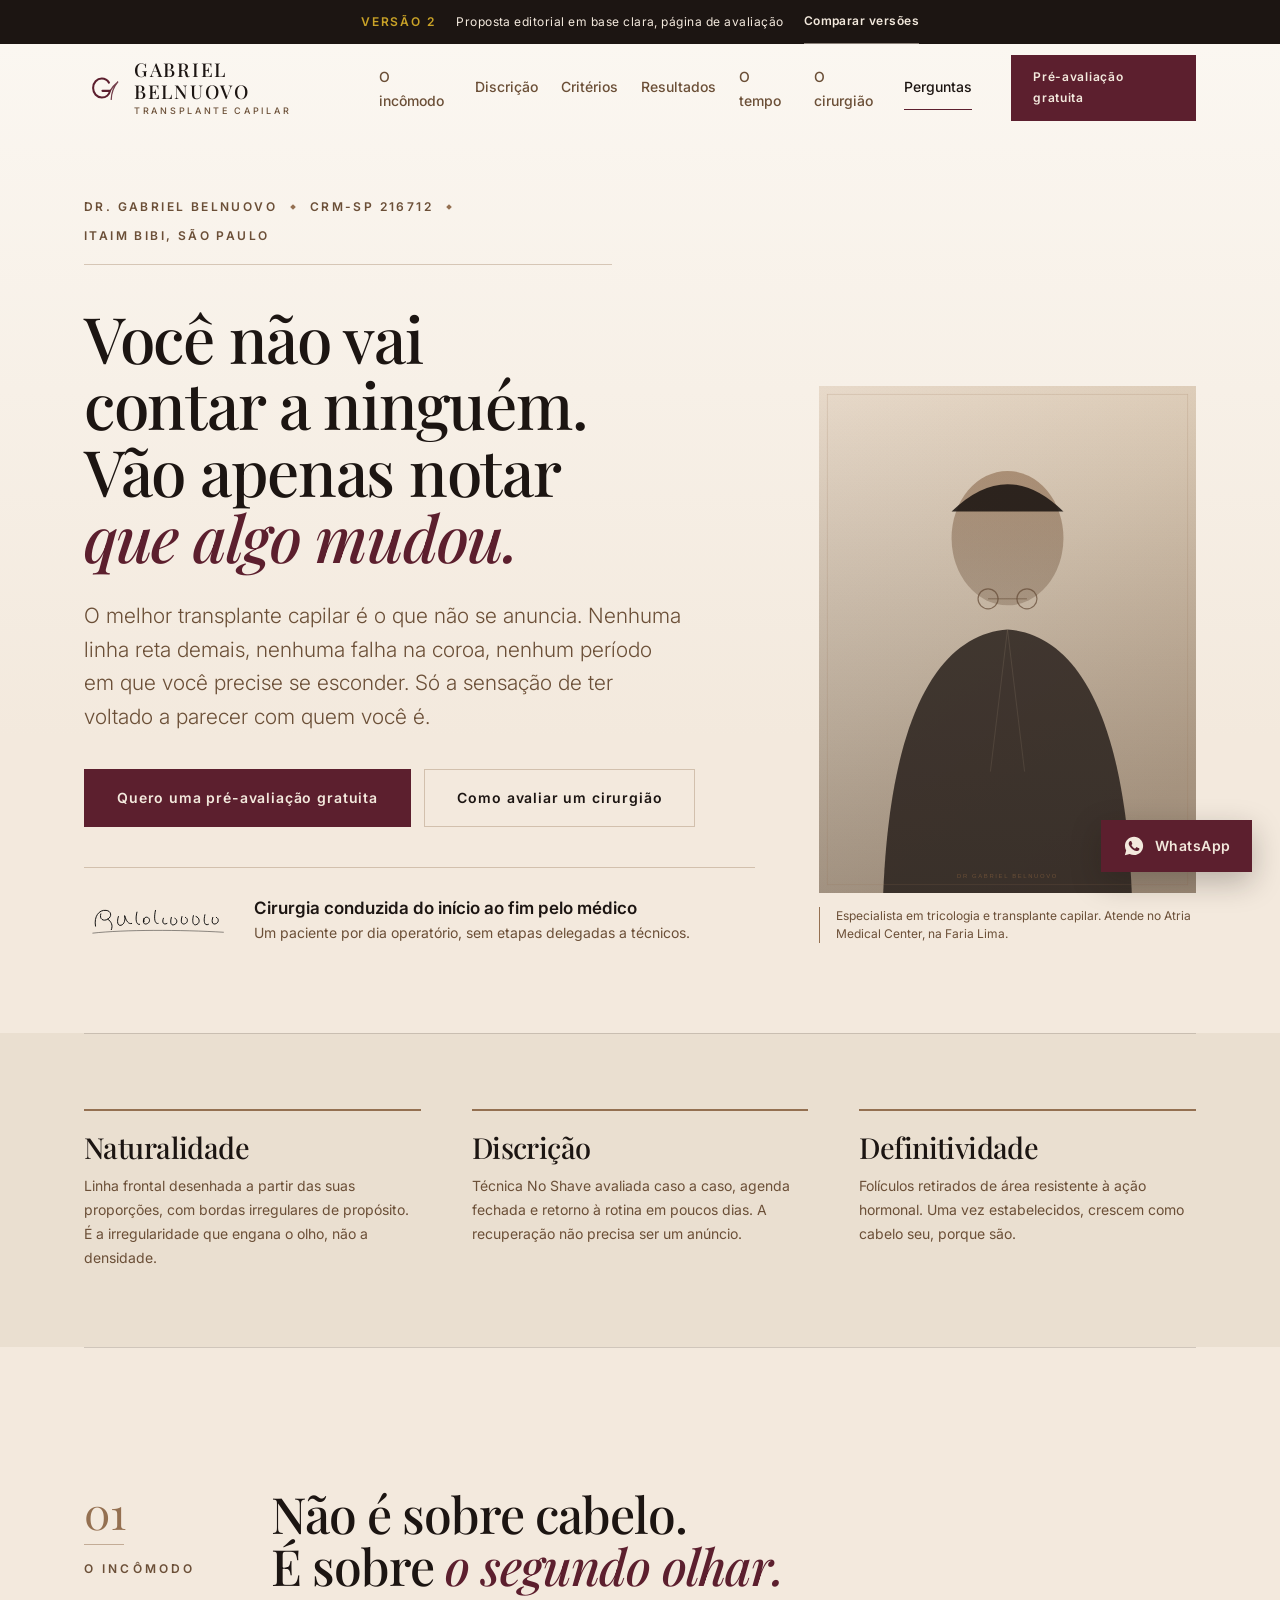
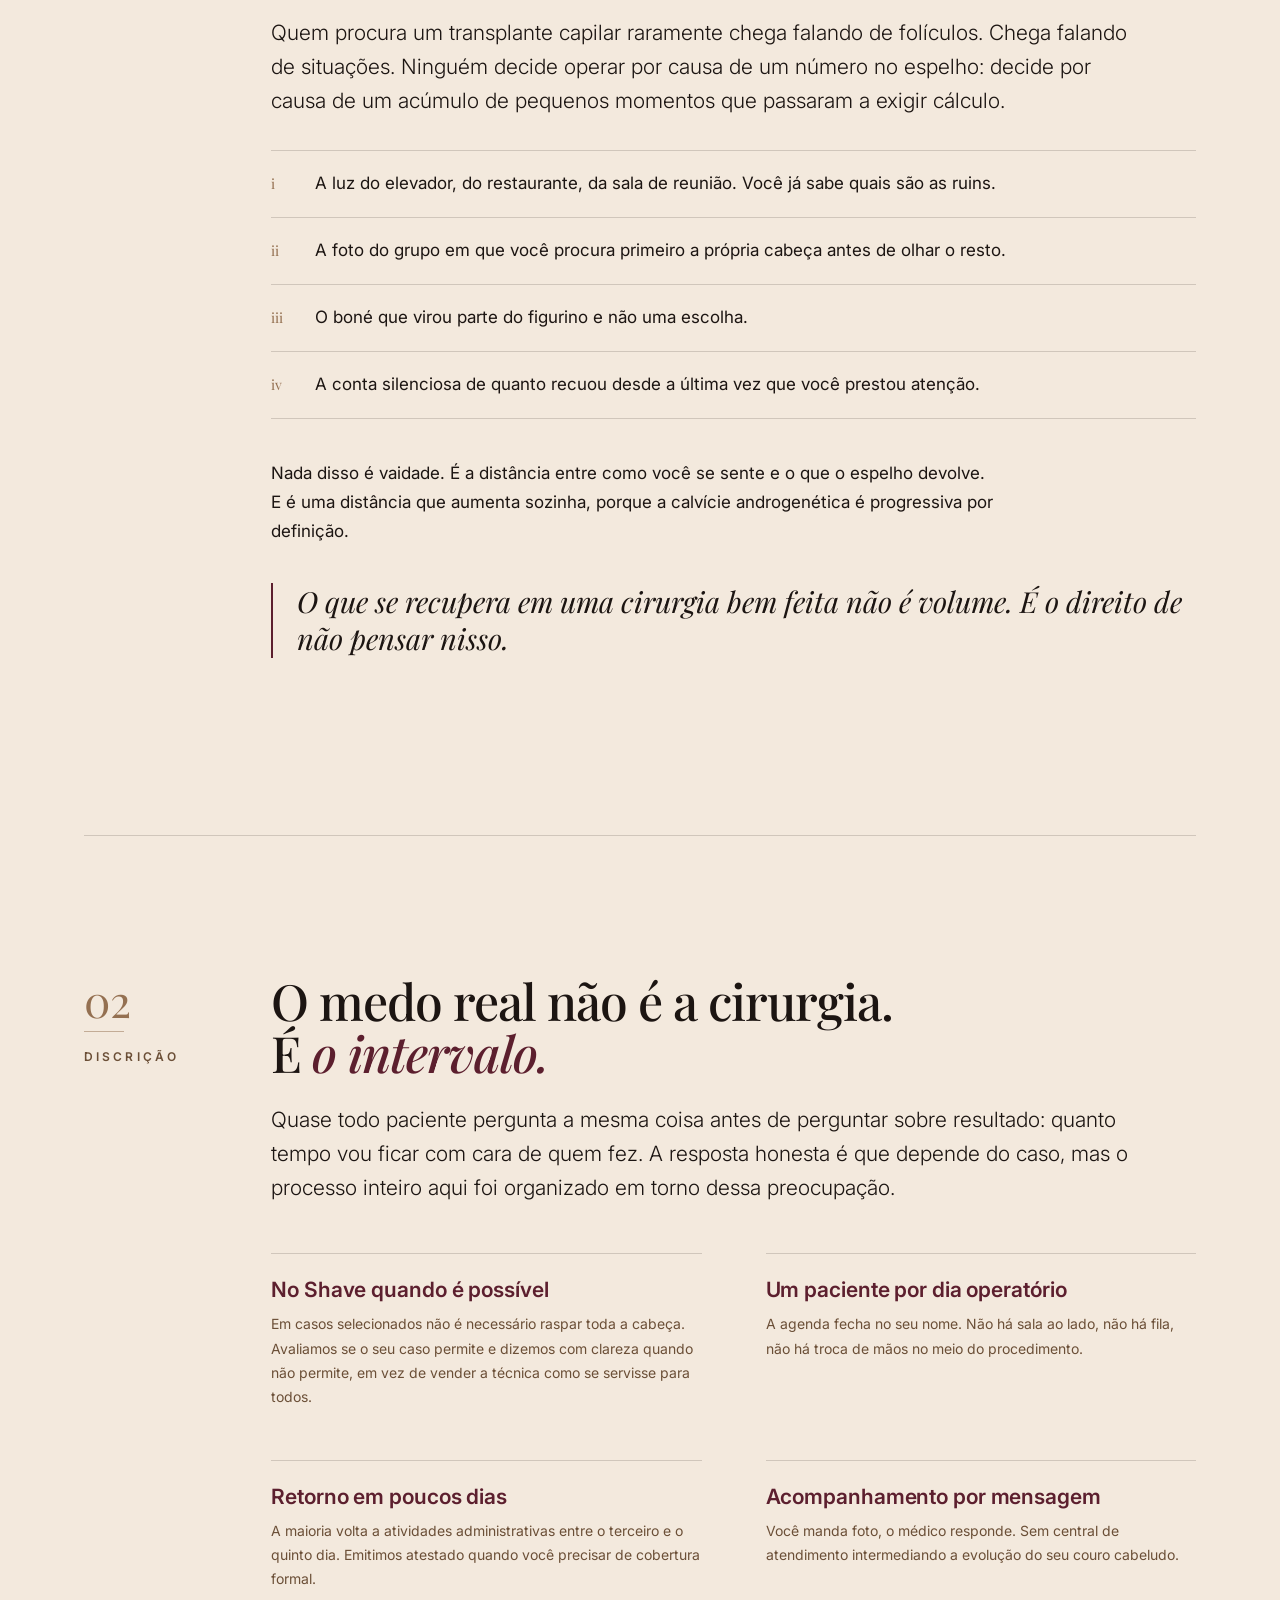
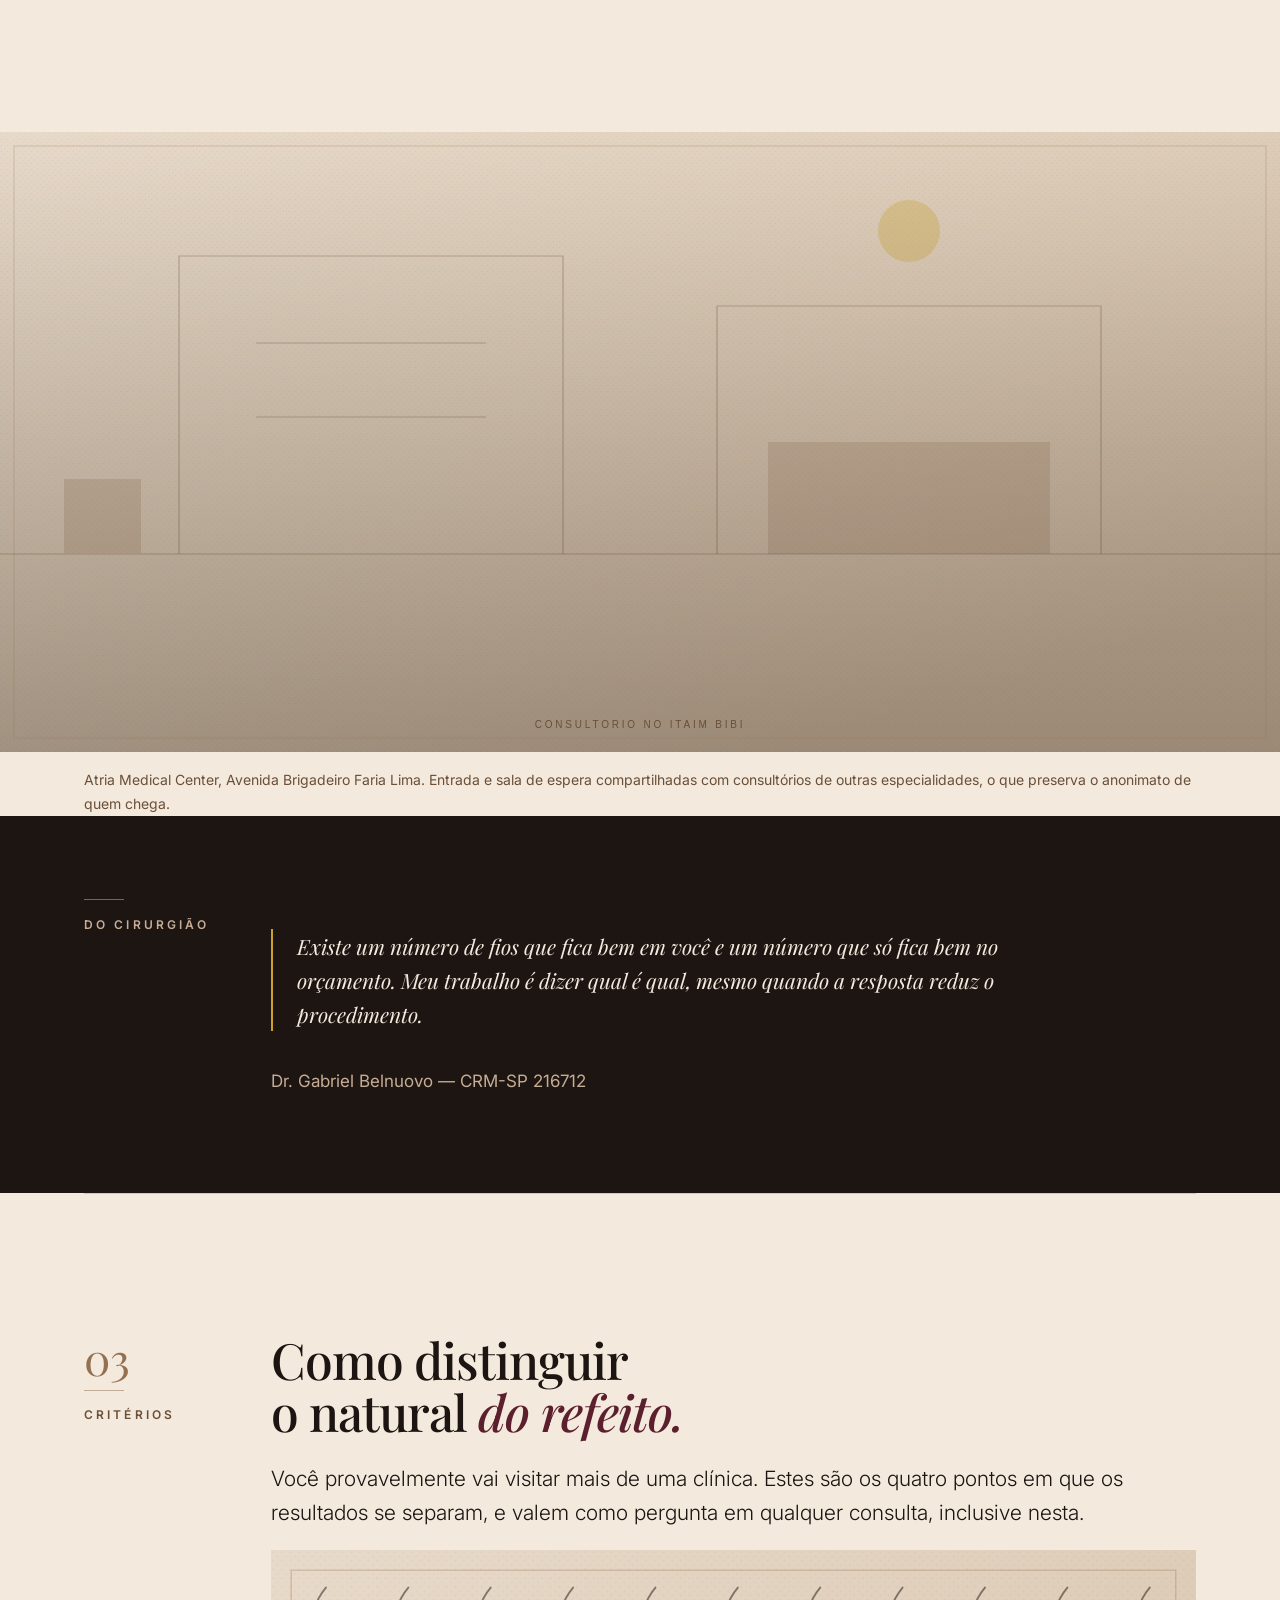
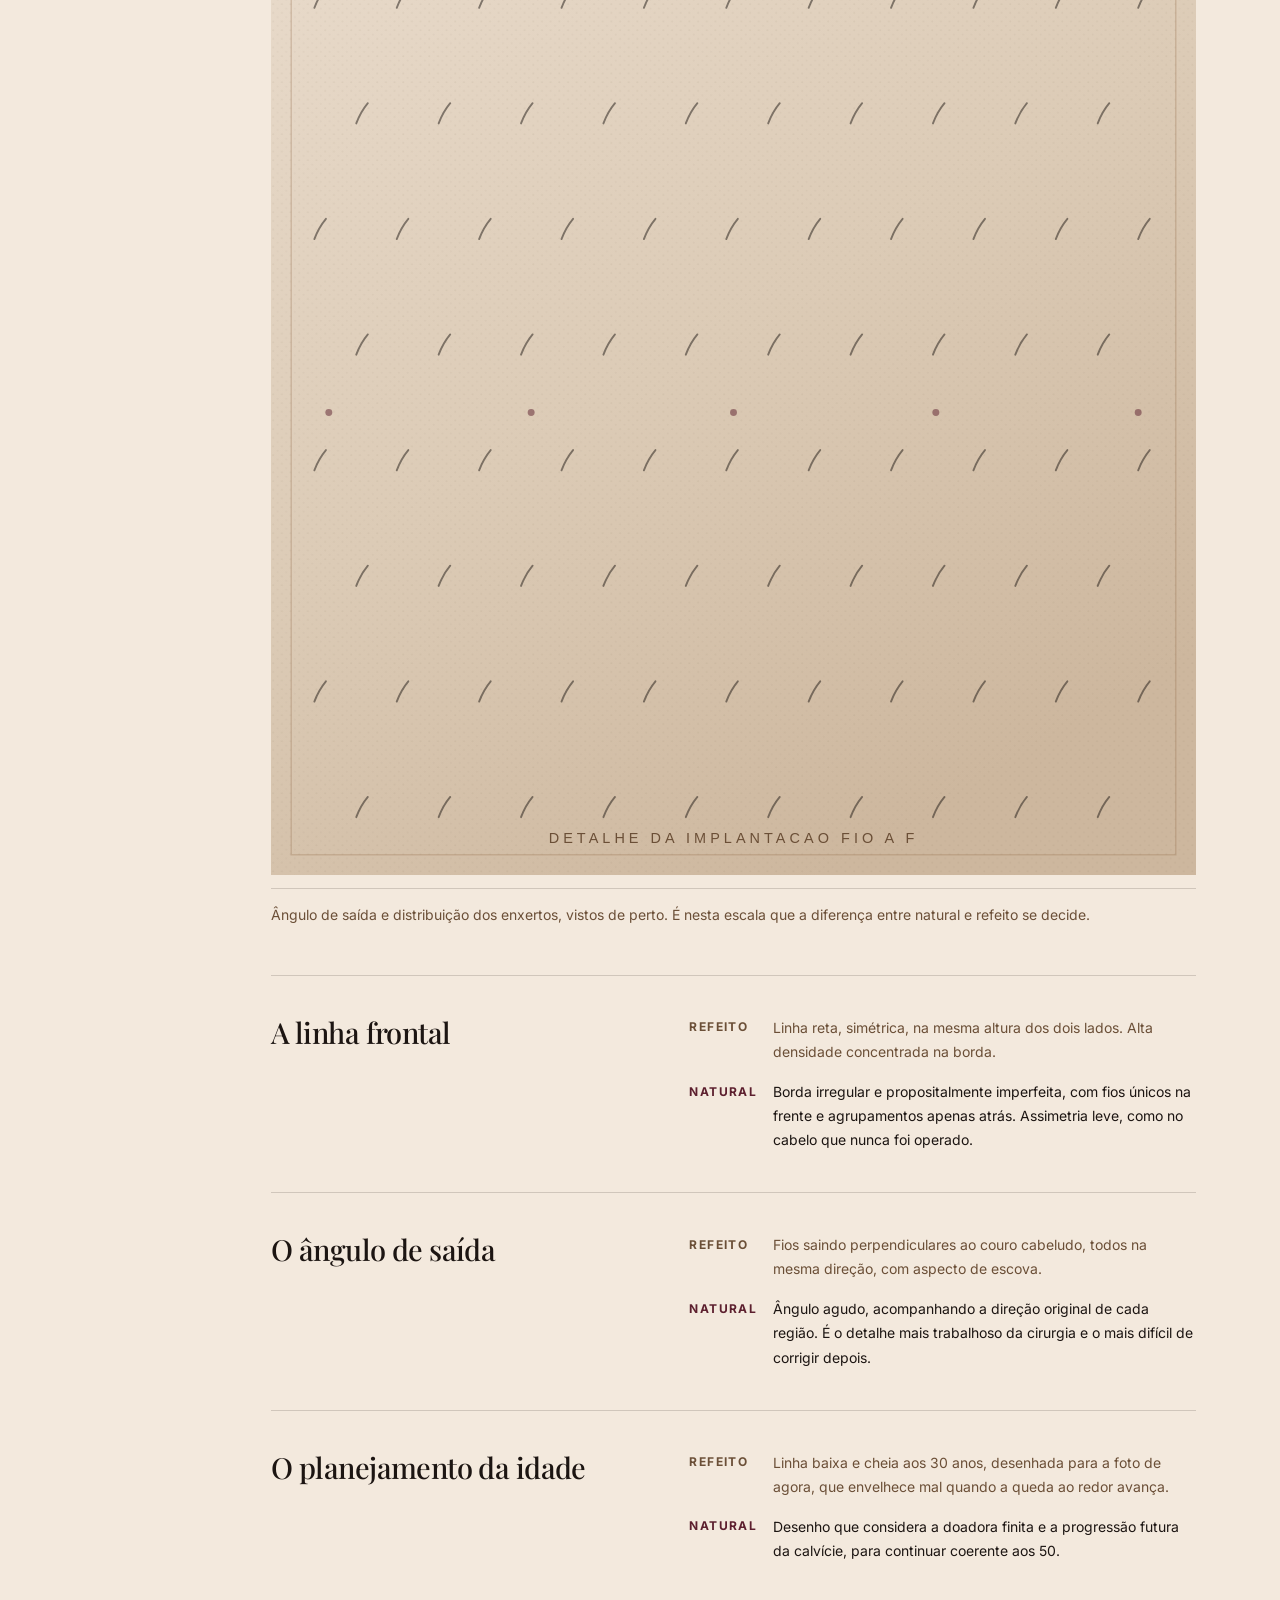
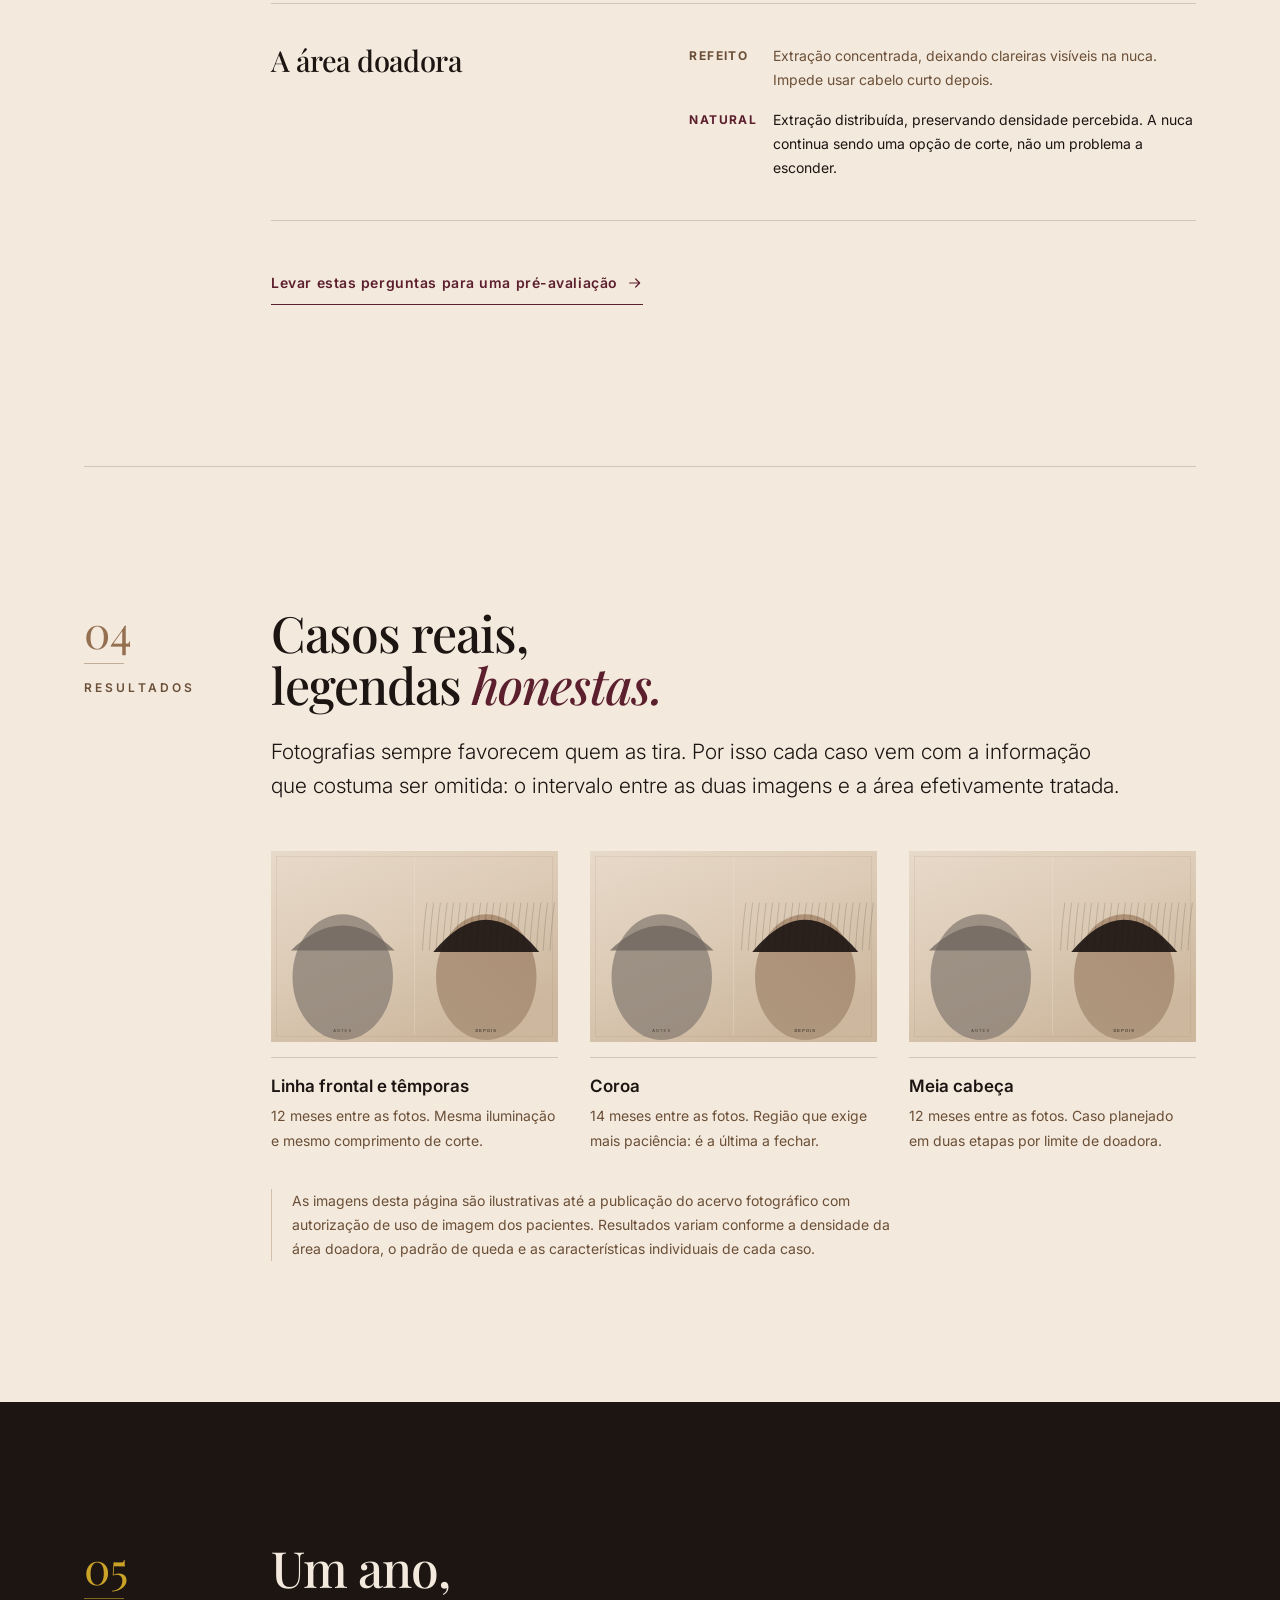
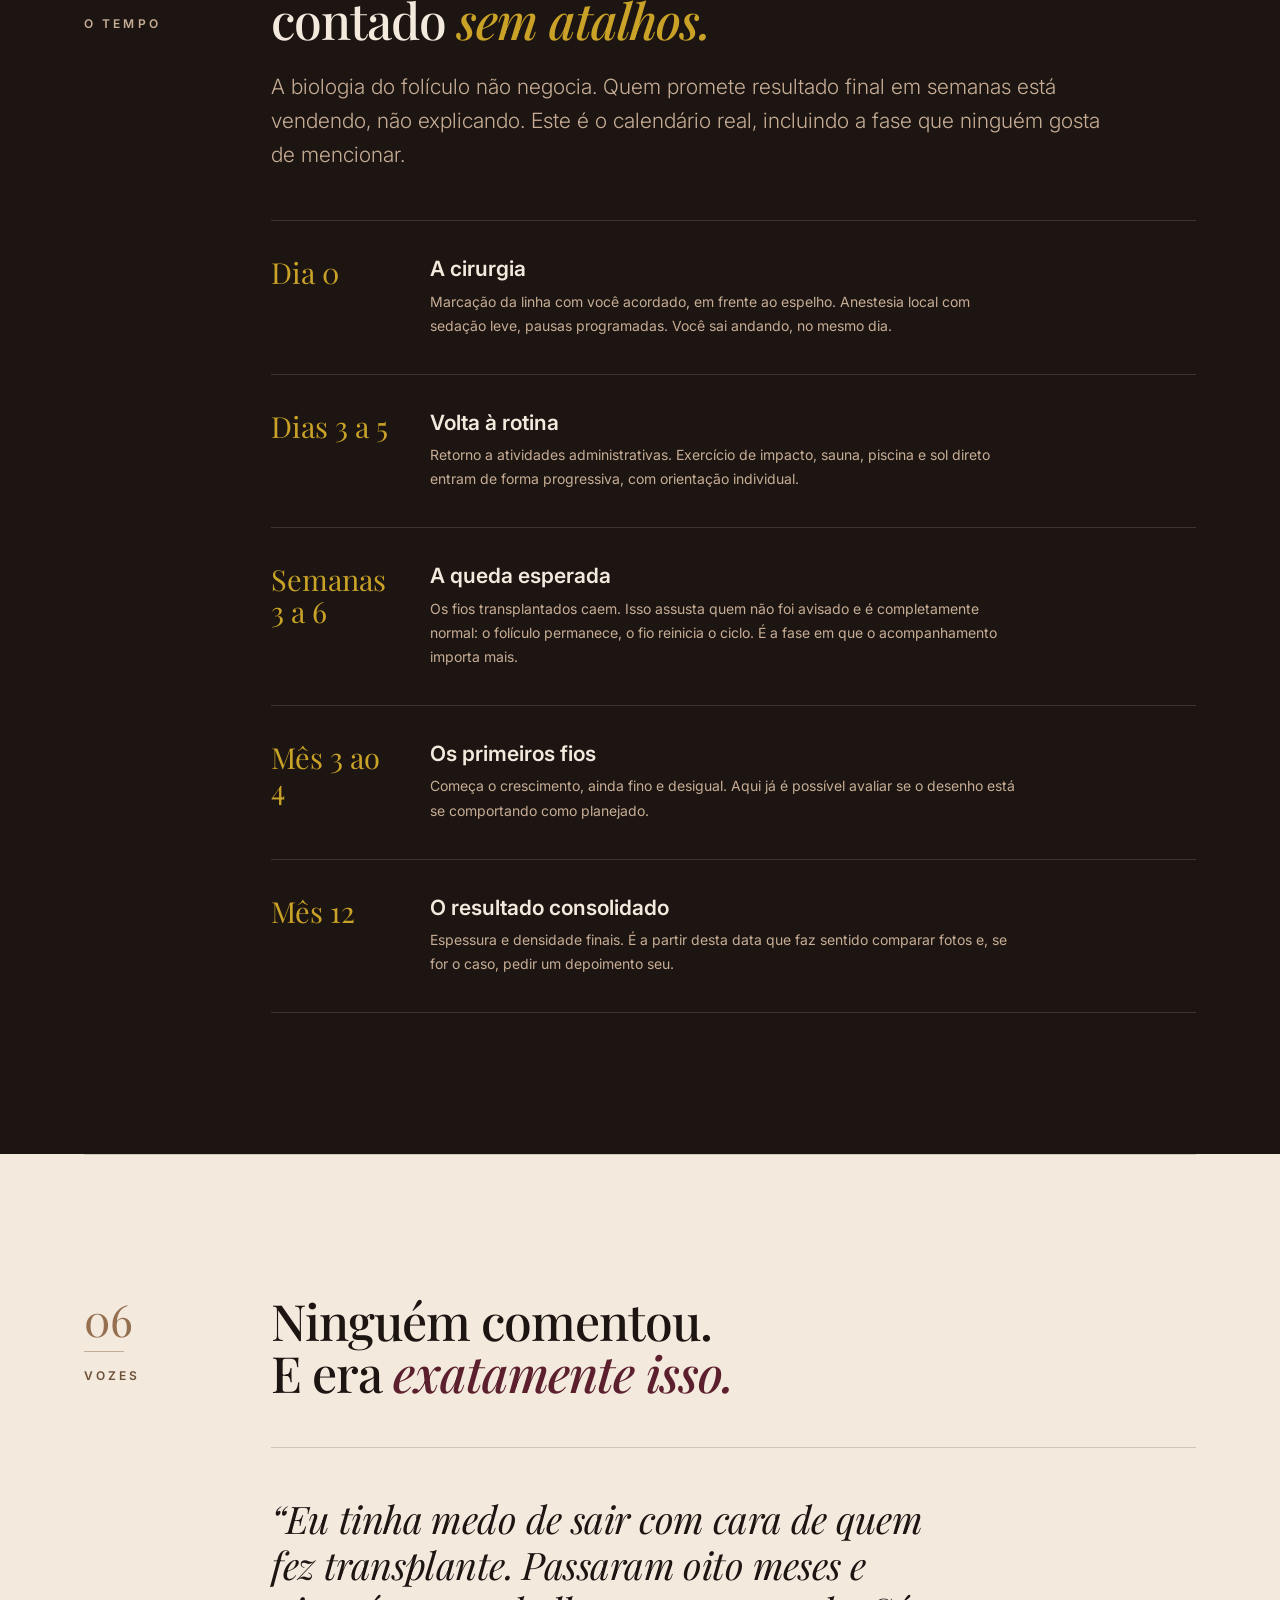
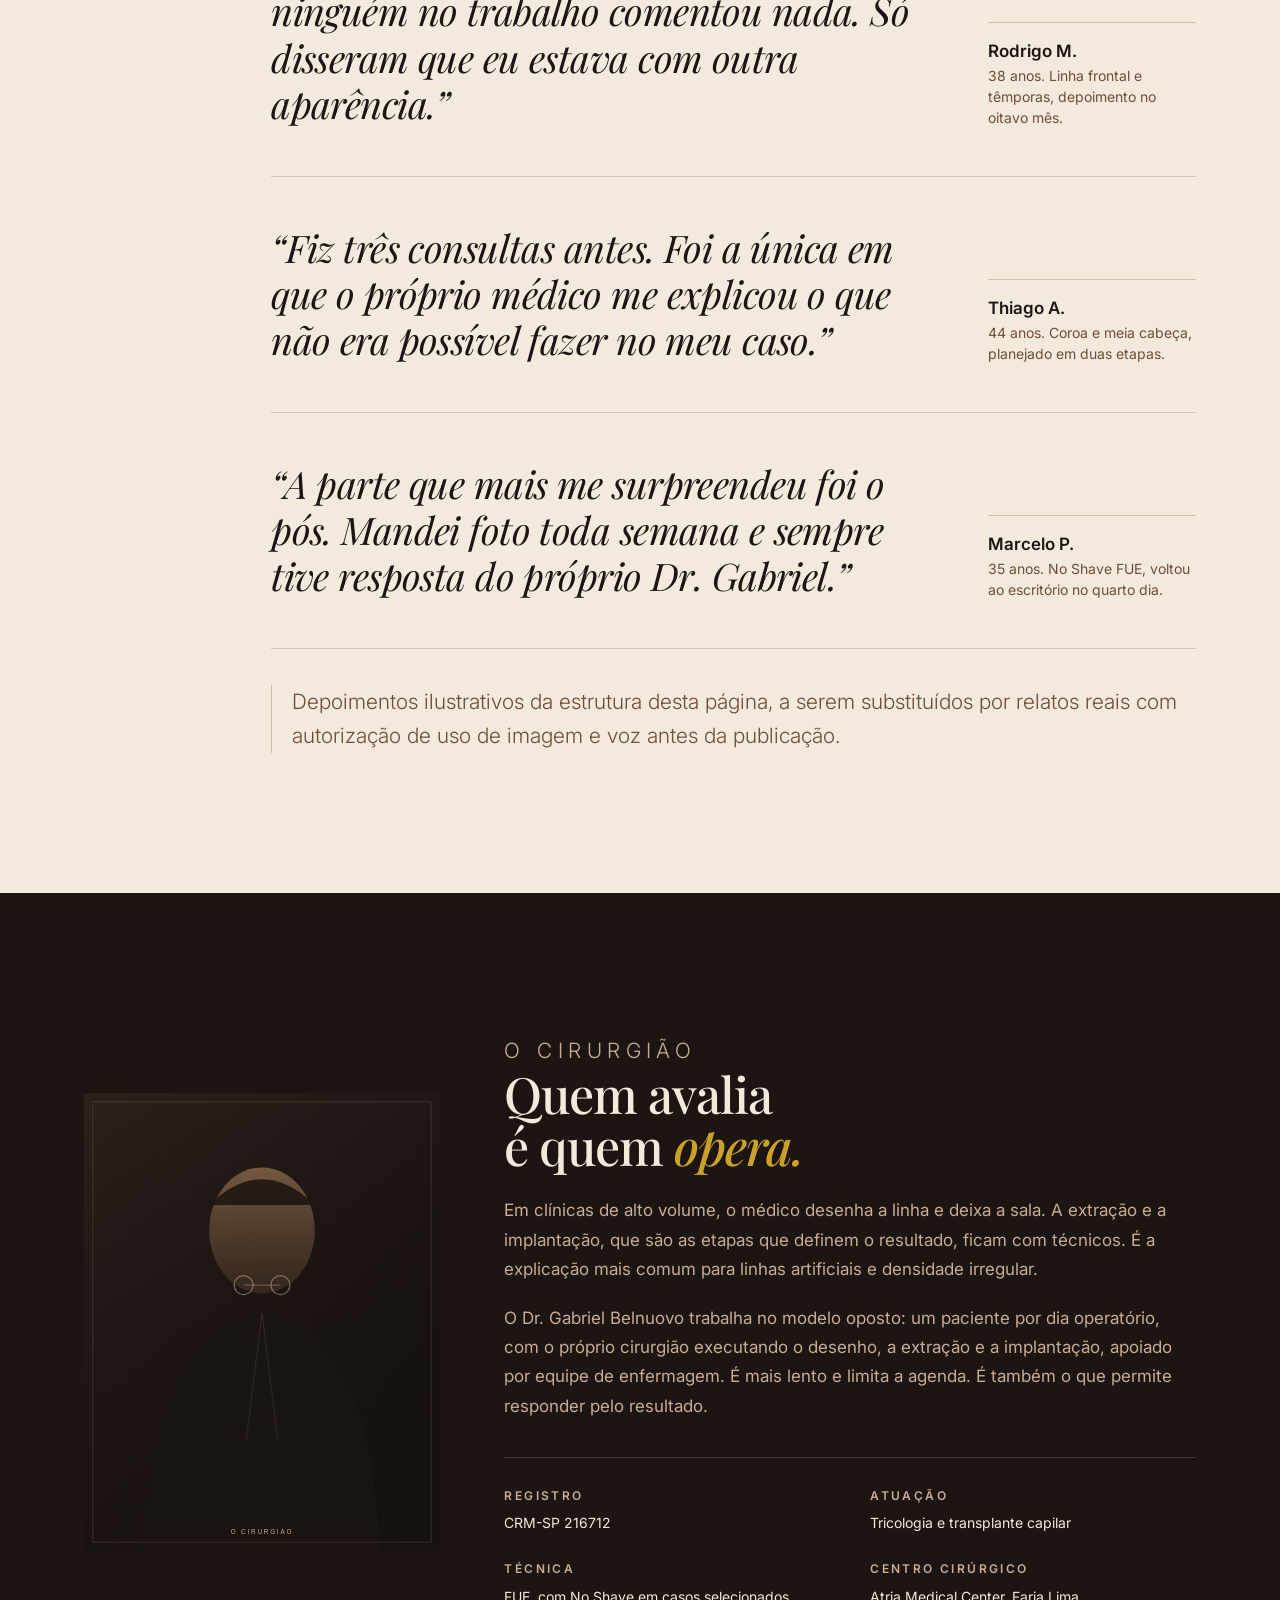
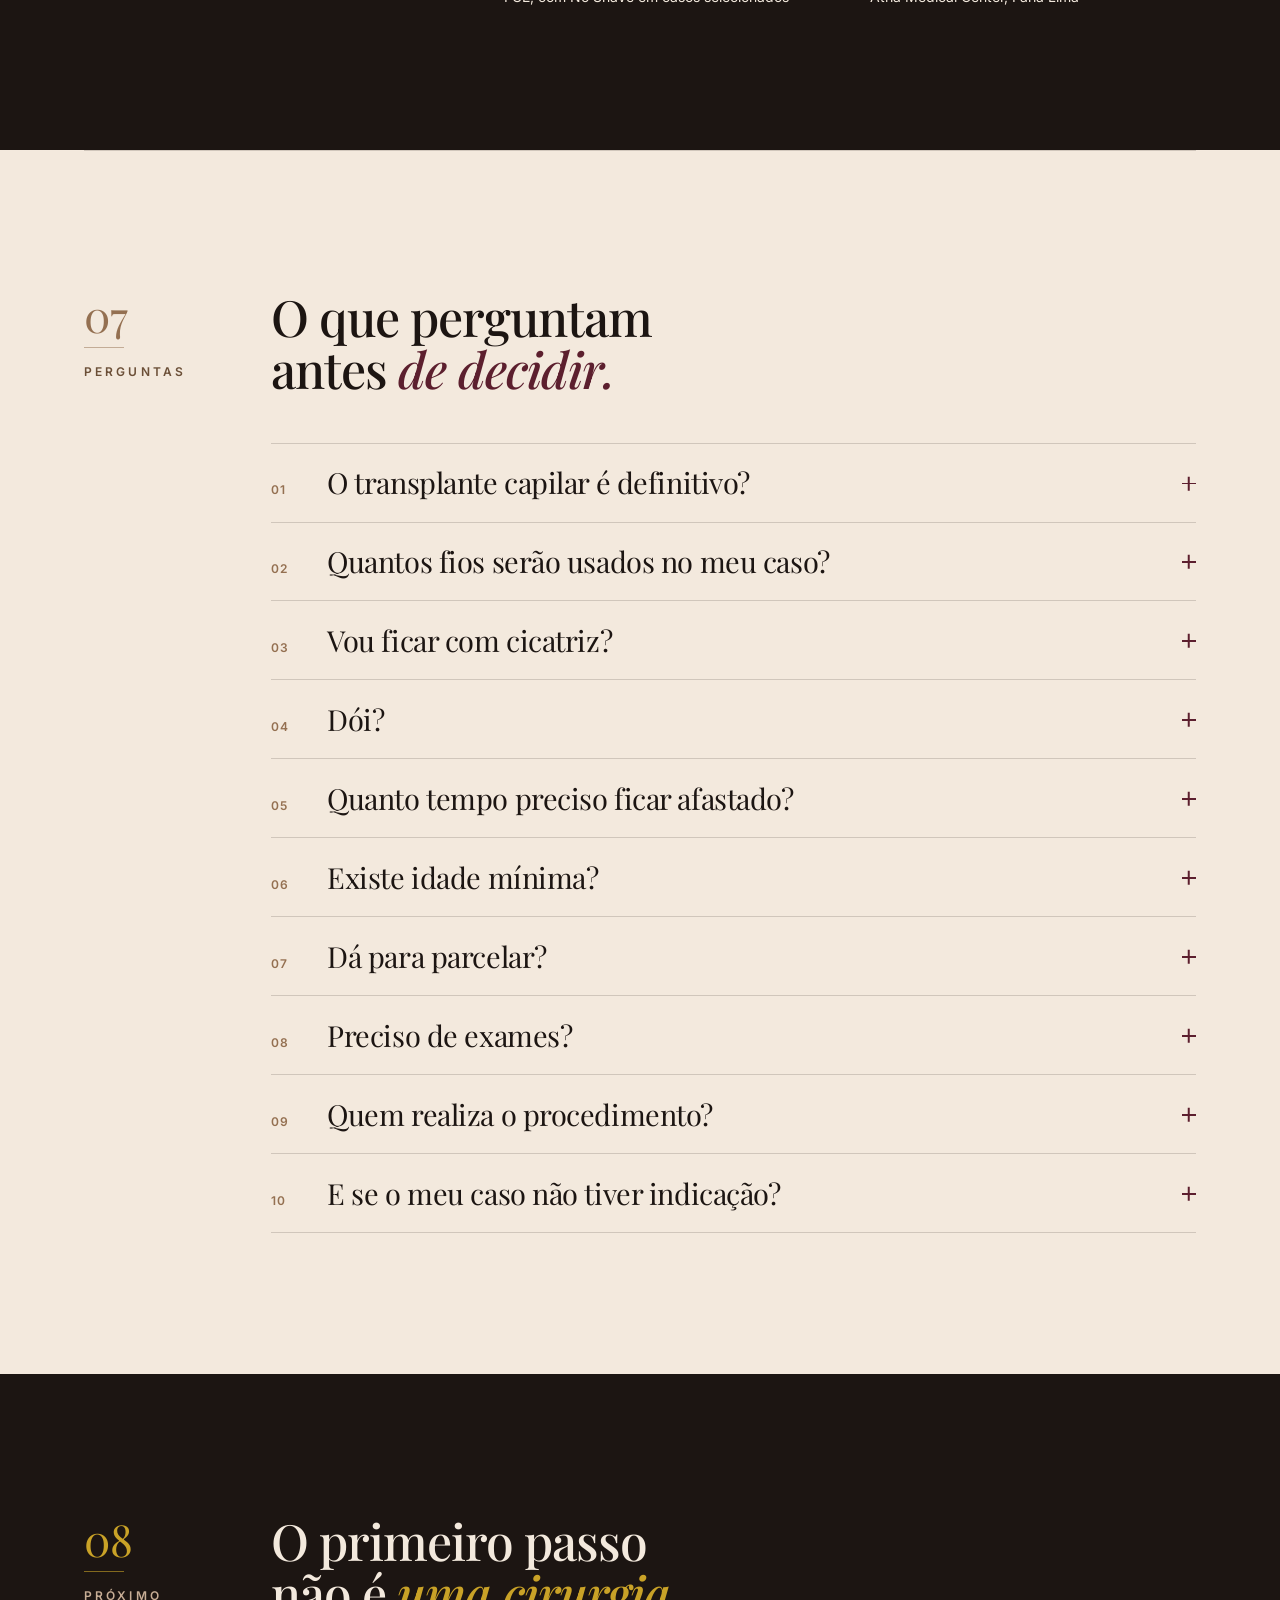
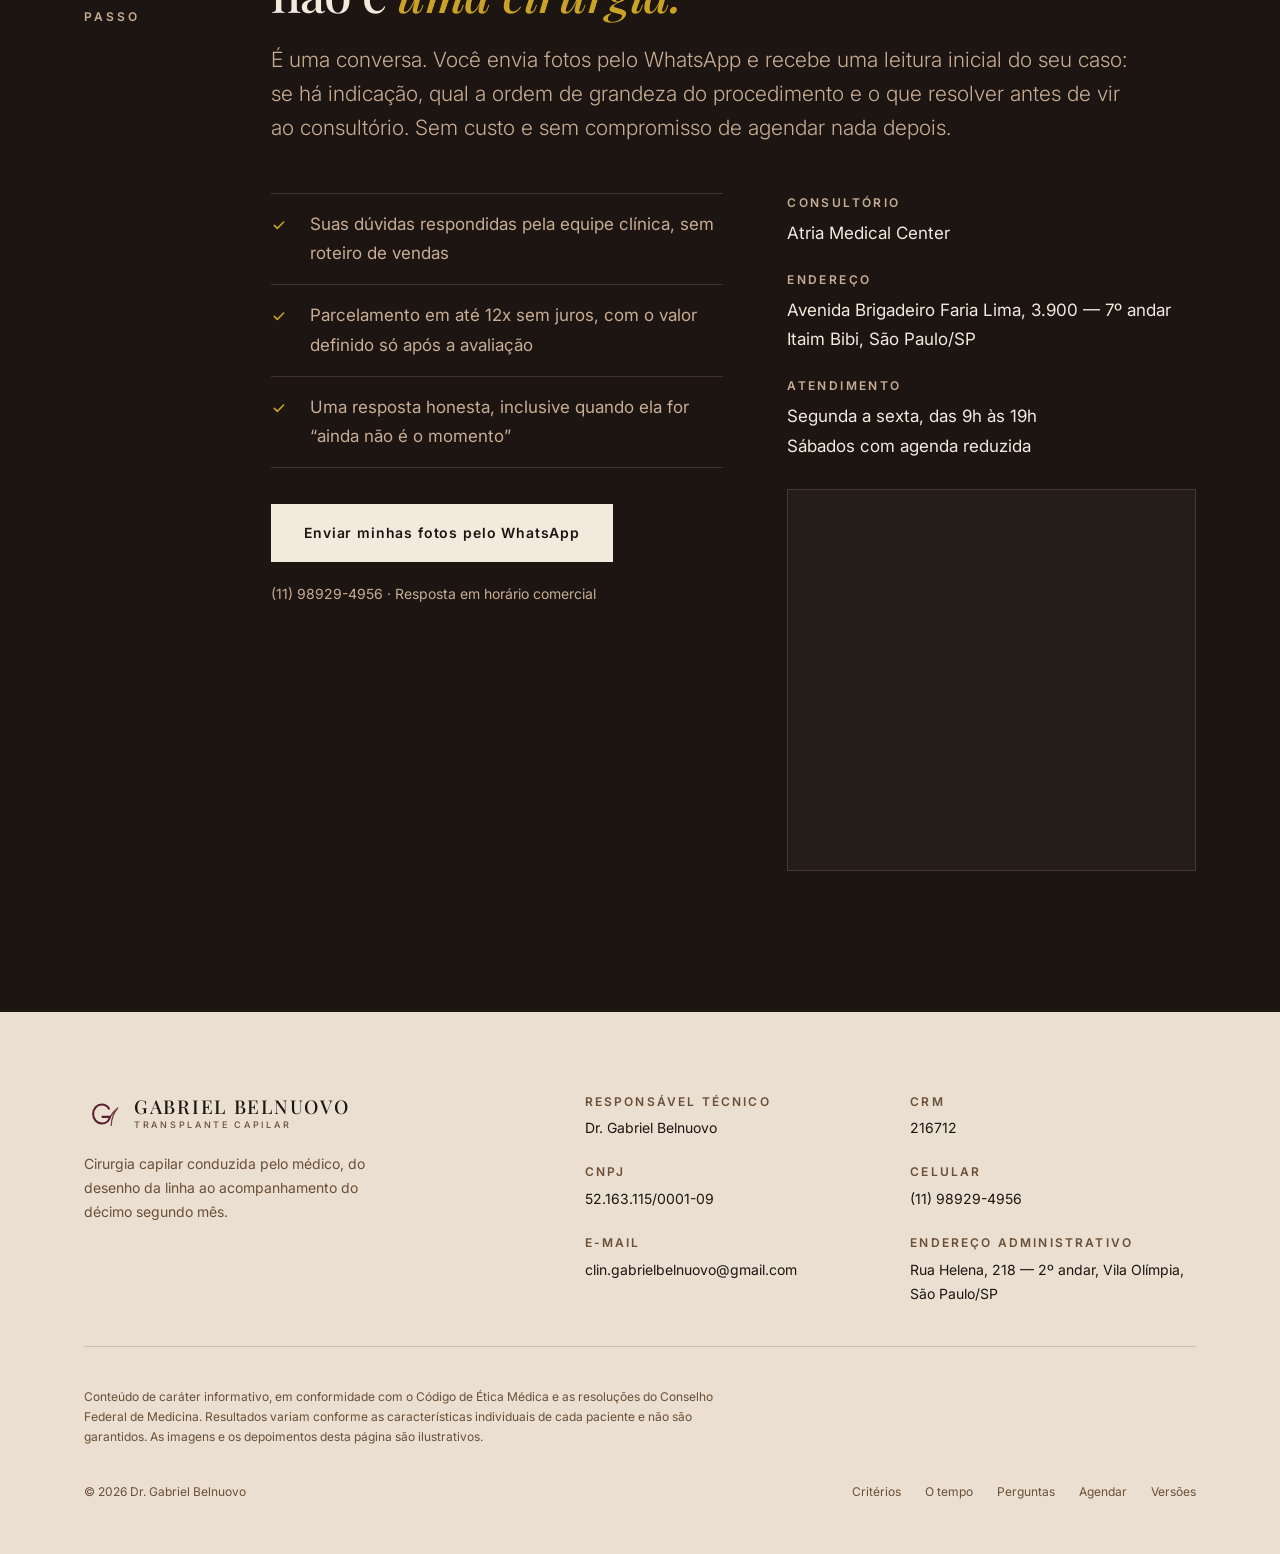
==== commit 3b37bffe: "Versao 2: nova proposta editorial em base clara Substitui a copia da versao 1 por uma proposta autor" ====
--- a/v2/index.html
+++ b/v2/index.html
@@ -4,53 +4,46 @@
 <meta charset="utf-8">
 <meta name="viewport" content="width=device-width, initial-scale=1">
 <title>[v2] Dr. Gabriel Belnuovo | Transplante Capilar FUE em São Paulo</title>
-<meta name="description" content="Transplante capilar FUE conduzido pessoalmente pelo Dr. Gabriel Belnuovo, CRM-SP 216712. Um cirurgião do desenho da linha frontal ao último fio. Pré-avaliação gratuita no Itaim Bibi, São Paulo.">
+<meta name="description" content="Transplante capilar FUE com o Dr. Gabriel Belnuovo, CRM-SP 216712. Um resultado que ninguém identifica e que você reconhece todos os dias. Pré-avaliação gratuita no Itaim Bibi, São Paulo.">
 <meta name="author" content="Dr. Gabriel Belnuovo">
-<meta name="theme-color" content="#1C1512">
+<meta name="theme-color" content="#F3E9DD">
 
 <!-- Versao de avaliacao: fora do indice de busca, canonical na versao oficial -->
 <meta name="robots" content="noindex, nofollow">
 <link rel="canonical" href="https://drgabrielbelnuovo.com.br/">
 
-<meta property="og:type" content="website">
-<meta property="og:locale" content="pt_BR">
-<meta property="og:title" content="Dr. Gabriel Belnuovo | Transplante Capilar FUE de alto padrão">
-<meta property="og:description" content="Um cirurgião, do primeiro traço ao último fio. Técnica FUE, resultados naturais e acompanhamento real. Pré-avaliação gratuita.">
-<meta property="og:url" content="https://drgabrielbelnuovo.com.br/">
-
 <link rel="preconnect" href="https://fonts.googleapis.com">
 <link rel="preconnect" href="https://fonts.gstatic.com" crossorigin>
-<link href="https://fonts.googleapis.com/css2?family=Cormorant:ital,wght@0,400;0,500;0,600;0,700;1,400&family=Montserrat:wght@300;400;500;600;700&display=swap" rel="stylesheet">
+<link href="https://fonts.googleapis.com/css2?family=Playfair+Display:ital,wght@0,400;0,500;0,600;1,400;1,500&family=Inter:wght@300;400;500;600;700&display=swap" rel="stylesheet">
 <link rel="stylesheet" href="css/style.css">
 <link rel="icon" href="assets/favicon.svg" type="image/svg+xml">
 
 <script>
   if ('IntersectionObserver' in window && !window.matchMedia('(prefers-reduced-motion: reduce)').matches) {
-    document.documentElement.className += ' js-reveal';
+    document.documentElement.className += ' js-entra';
   }
 </script>
 
 <!-- Barra de identificacao da versao. Remover ao promover esta versao para a raiz. -->
 <style>
-  .version-bar {
+  .barra-versao {
     position: sticky;
     top: 0;
     z-index: 60;
     display: flex;
-    flex-wrap: wrap;
     align-items: center;
     justify-content: center;
     gap: .5rem 1.25rem;
     padding: .55rem 1rem;
-    background: #5C1F2E;
+    background: #1C1512;
     color: #F3E9DD;
-    font-family: "Montserrat", system-ui, sans-serif;
+    font-family: "Inter", system-ui, sans-serif;
     font-size: .75rem;
     letter-spacing: .04em;
     text-align: center;
   }
-  .version-bar strong { font-weight: 600; letter-spacing: .14em; text-transform: uppercase; }
-  .version-bar a {
+  .barra-versao strong { font-weight: 600; letter-spacing: .16em; text-transform: uppercase; color: #C9A227; }
+  .barra-versao a {
     display: inline-flex;
     align-items: center;
     min-height: 44px;
@@ -59,571 +52,638 @@
     font-weight: 600;
     border-bottom: 1px solid rgba(243, 233, 221, .5);
   }
-  .version-bar a:hover { border-bottom-color: #F3E9DD; }
-  /* A barra empurra o header fixo para baixo e ajusta as ancoras */
-  .header { top: var(--version-bar-h, 0px); }
-  html { scroll-padding-top: calc(6rem + var(--version-bar-h, 0px)); }
+  .barra-versao a:hover { border-bottom-color: #F3E9DD; }
+  .topo { top: var(--barra-h, 0px); }
+  html { scroll-padding-top: calc(7rem + var(--barra-h, 0px)); }
   @media (max-width: 640px) {
-    .version-bar { font-size: .6875rem; gap: .5rem 1rem; }
-    /* Em telas estreitas a barra fica em uma linha so */
-    .version-bar__desc { display: none; }
+    .barra-versao { font-size: .6875rem; gap: .5rem 1rem; }
+    .barra-versao__desc { display: none; }
+    html { scroll-padding-top: calc(5.5rem + var(--barra-h, 0px)); }
   }
-  @media print { .version-bar { display: none; } }
 </style>
 
 <script>
   document.addEventListener('DOMContentLoaded', function () {
-    var bar = document.querySelector('.version-bar');
-    if (!bar) { return; }
-    var sync = function () {
-      document.documentElement.style.setProperty('--version-bar-h', bar.offsetHeight + 'px');
+    var barra = document.querySelector('.barra-versao');
+    if (!barra) { return; }
+    var medir = function () {
+      document.documentElement.style.setProperty('--barra-h', barra.offsetHeight + 'px');
     };
-    sync();
-    window.addEventListener('resize', sync);
+    medir();
+    window.addEventListener('resize', medir);
   });
 </script>
 </head>
 <body>
 
-<div class="version-bar" role="region" aria-label="Identificação da versão">
+<div class="barra-versao" role="region" aria-label="Identificação da versão">
   <strong>Versão 2</strong>
-  <span class="version-bar__desc">Página de avaliação, fora do ar público</span>
+  <span class="barra-versao__desc">Proposta editorial em base clara, página de avaliação</span>
   <a href="../versoes.html">Comparar versões</a>
 </div>
 
-<a class="skip-link" href="#conteudo">Ir para o conteúdo</a>
-
-<header class="header" id="header">
-  <div class="shell header__inner">
-    <a class="brand" href="#top" aria-label="Dr. Gabriel Belnuovo, transplante capilar, ir para o início">
-      <span class="brand__mark" aria-hidden="true">
+<a class="pular" href="#leitura">Ir para o conteúdo</a>
+
+<header class="topo" id="topo">
+  <div class="pagina topo__interno">
+    <a class="marca" href="#capa" aria-label="Dr. Gabriel Belnuovo, transplante capilar, ir para o início">
+      <span class="marca__sinal" aria-hidden="true">
         <svg viewBox="0 0 48 48" role="presentation" focusable="false">
           <path d="M31.5 17.2c-1.9-3.2-5.2-5.1-9-5.1-6.1 0-11 5.2-11 11.9S16.4 36 22.5 36c5.3 0 9.4-3.4 10.3-8.4h-9.5" fill="none" stroke="currentColor" stroke-width="2.6" stroke-linecap="round"/>
           <path d="M33 27.6c2.6-4.6 5.9-8.4 10-11.6-5.6 6.6-8.4 13.9-8.6 22.4" fill="none" stroke="currentColor" stroke-width="1.6" stroke-linecap="round" opacity=".85"/>
         </svg>
       </span>
-      <span class="brand__text">
-        <span class="brand__name">Gabriel Belnuovo</span>
-        <span class="brand__sub">Transplante Capilar</span>
+      <span>
+        <span class="marca__nome">Gabriel Belnuovo</span>
+        <span class="marca__papel">Transplante Capilar</span>
       </span>
     </a>
 
-    <nav class="nav" id="nav" aria-label="Navegação principal">
-      <ul class="nav__list">
-        <li><a href="#metodo">O método</a></li>
+    <nav class="indice" id="indice" aria-label="Índice da página">
+      <ul class="indice__lista">
+        <li><a href="#incomoda">O incômodo</a></li>
+        <li><a href="#discricao">Discrição</a></li>
+        <li><a href="#criterios">Critérios</a></li>
         <li><a href="#resultados">Resultados</a></li>
-        <li><a href="#fue">Técnica FUE</a></li>
-        <li><a href="#etapas">Etapas</a></li>
-        <li><a href="#local">Localização</a></li>
-        <li><a href="#faq">Dúvidas</a></li>
+        <li><a href="#tempo">O tempo</a></li>
+        <li><a href="#cirurgiao">O cirurgião</a></li>
+        <li><a href="#perguntas">Perguntas</a></li>
       </ul>
     </nav>
 
-    <a class="btn btn--primary btn--sm header__cta" href="#agendar">Agendar avaliação</a>
-
-    <button class="burger" id="burger" type="button" aria-label="Abrir menu" aria-expanded="false" aria-controls="nav">
+    <a class="botao botao--solido botao--pequeno topo__cta" href="#agendar">Pré-avaliação gratuita</a>
+
+    <button class="sanduiche" id="sanduiche" type="button" aria-label="Abrir índice" aria-expanded="false" aria-controls="indice">
       <span aria-hidden="true"></span><span aria-hidden="true"></span><span aria-hidden="true"></span>
     </button>
   </div>
 </header>
 
-<main id="conteudo">
-
-  <!-- HERO -->
-  <section class="hero" id="top">
-    <div class="hero__texture" aria-hidden="true"></div>
-    <div class="shell hero__grid">
-      <div class="hero__copy">
-        <p class="eyebrow reveal">CRM-SP 216712 &middot; Atria Medical Center &middot; Itaim Bibi, São Paulo</p>
-        <h1 class="hero__title reveal">O mesmo cirurgião<br>do primeiro traço<br><em>ao último fio.</em></h1>
-        <p class="hero__lead reveal">Transplante capilar FUE conduzido pessoalmente pelo Dr. Gabriel Belnuovo. Sem procedimento delegado a técnicos, sem promessa de número mágico de fios: um plano cirúrgico desenhado para o seu rosto e a sua idade.</p>
-        <div class="hero__actions reveal">
-          <a class="btn btn--primary" href="#agendar">Quero minha pré-avaliação gratuita</a>
-          <a class="btn btn--ghost" href="#resultados">Ver resultados reais</a>
-        </div>
-        <ul class="hero__trust reveal" role="list">
-          <li>Técnica FUE sem corte linear</li>
-          <li>No Shave avaliado caso a caso</li>
-          <li>Até 12x sem juros</li>
+<main id="leitura">
+
+  <!-- CAPA -->
+  <section class="bloco capa" id="capa">
+    <div class="pagina capa__grade">
+      <div class="capa__texto">
+        <p class="capa__selo entra">
+          <span>Dr. Gabriel Belnuovo</span><i aria-hidden="true"></i>
+          <span>CRM-SP 216712</span><i aria-hidden="true"></i>
+          <span>Itaim Bibi, São Paulo</span>
+        </p>
+
+        <h1 class="capa__titulo entra">Você não vai <br>contar a ninguém. <br>Vão apenas notar <br><em>que algo mudou.</em></h1>
+
+        <p class="capa__linha entra">O melhor transplante capilar é o que não se anuncia. Nenhuma linha reta demais, nenhuma falha na coroa, nenhum período em que você precise se esconder. Só a sensação de ter voltado a parecer com quem você é.</p>
+
+        <div class="capa__acoes entra">
+          <a class="botao botao--solido" href="#agendar">Quero uma pré-avaliação gratuita</a>
+          <a class="botao botao--linha" href="#criterios">Como avaliar um cirurgião</a>
+        </div>
+
+        <div class="capa__assinatura entra">
+          <img src="assets/assinatura.svg" alt="Assinatura do Dr. Gabriel Belnuovo" width="150" height="42" decoding="async">
+          <p>
+            <strong>Cirurgia conduzida do início ao fim pelo médico</strong>
+            Um paciente por dia operatório, sem etapas delegadas a técnicos.
+          </p>
+        </div>
+      </div>
+
+      <figure class="capa__retrato entra">
+        <img src="assets/retrato-medico.svg" alt="Dr. Gabriel Belnuovo em traje cirúrgico, com lupas de aumento ao redor do pescoço" width="640" height="860" decoding="async">
+        <figcaption>Especialista em tricologia e transplante capilar. Atende no Atria Medical Center, na Faria Lima.</figcaption>
+      </figure>
+    </div>
+  </section>
+
+  <!-- PROMESSA -->
+  <section class="bloco bloco--curto promessa" aria-labelledby="tituloPromessa">
+    <h2 class="so-leitor" id="tituloPromessa">O que muda</h2>
+    <div class="pagina promessa__grade">
+      <article class="promessa__item entra">
+        <h3>Naturalidade</h3>
+        <p>Linha frontal desenhada a partir das suas proporções, com bordas irregulares de propósito. É a irregularidade que engana o olho, não a densidade.</p>
+      </article>
+      <article class="promessa__item entra">
+        <h3>Discrição</h3>
+        <p>Técnica No Shave avaliada caso a caso, agenda fechada e retorno à rotina em poucos dias. A recuperação não precisa ser um anúncio.</p>
+      </article>
+      <article class="promessa__item entra">
+        <h3>Definitividade</h3>
+        <p>Folículos retirados de área resistente à ação hormonal. Uma vez estabelecidos, crescem como cabelo seu, porque são.</p>
+      </article>
+    </div>
+  </section>
+
+  <!-- O INCOMODO -->
+  <section class="bloco" id="incomoda">
+    <div class="pagina duas-colunas">
+      <div class="capitulo entra">
+        <span class="capitulo__num">01</span>
+        <span class="capitulo__risco" aria-hidden="true"></span>
+        <p class="rotulo">O incômodo</p>
+      </div>
+
+      <div class="texto">
+        <h2 class="entra">Não é sobre cabelo. <br>É sobre <em>o segundo olhar.</em></h2>
+
+        <p class="entra">Quem procura um transplante capilar raramente chega falando de folículos. Chega falando de situações. Ninguém decide operar por causa de um número no espelho: decide por causa de um acúmulo de pequenos momentos que passaram a exigir cálculo.</p>
+
+        <ul class="reconhece entra" role="list">
+          <li><span>i</span>A luz do elevador, do restaurante, da sala de reunião. Você já sabe quais são as ruins.</li>
+          <li><span>ii</span>A foto do grupo em que você procura primeiro a própria cabeça antes de olhar o resto.</li>
+          <li><span>iii</span>O boné que virou parte do figurino e não uma escolha.</li>
+          <li><span>iv</span>A conta silenciosa de quanto recuou desde a última vez que você prestou atenção.</li>
         </ul>
-      </div>
-
-      <figure class="hero__figure reveal">
-        <img src="assets/dr-gabriel.svg" alt="Dr. Gabriel Belnuovo, médico especialista em transplante capilar, de jaleco cirúrgico com lupas de aumento" width="720" height="900" decoding="async">
-        <figcaption class="hero__badge">
-          <strong>Dr. Gabriel Belnuovo</strong>
-          <span>Tricologia e transplante capilar</span>
-        </figcaption>
+
+        <p class="entra">Nada disso é vaidade. É a distância entre como você se sente e o que o espelho devolve. E é uma distância que aumenta sozinha, porque a calvície androgenética é progressiva por definição.</p>
+
+        <p class="destaque entra">O que se recupera em uma cirurgia bem feita não é volume. É o direito de não pensar nisso.</p>
+      </div>
+    </div>
+  </section>
+
+  <!-- DISCRICAO -->
+  <section class="bloco" id="discricao">
+    <div class="pagina duas-colunas">
+      <div class="capitulo entra">
+        <span class="capitulo__num">02</span>
+        <span class="capitulo__risco" aria-hidden="true"></span>
+        <p class="rotulo">Discrição</p>
+      </div>
+
+      <div class="texto">
+        <h2 class="entra">O medo real não é a cirurgia. <br>É <em>o intervalo.</em></h2>
+
+        <p class="entra">Quase todo paciente pergunta a mesma coisa antes de perguntar sobre resultado: quanto tempo vou ficar com cara de quem fez. A resposta honesta é que depende do caso, mas o processo inteiro aqui foi organizado em torno dessa preocupação.</p>
+
+        <div class="discricao">
+          <div class="entra">
+            <h4>No Shave quando é possível</h4>
+            <p>Em casos selecionados não é necessário raspar toda a cabeça. Avaliamos se o seu caso permite e dizemos com clareza quando não permite, em vez de vender a técnica como se servisse para todos.</p>
+          </div>
+          <div class="entra">
+            <h4>Um paciente por dia operatório</h4>
+            <p>A agenda fecha no seu nome. Não há sala ao lado, não há fila, não há troca de mãos no meio do procedimento.</p>
+          </div>
+          <div class="entra">
+            <h4>Retorno em poucos dias</h4>
+            <p>A maioria volta a atividades administrativas entre o terceiro e o quinto dia. Emitimos atestado quando você precisar de cobertura formal.</p>
+          </div>
+          <div class="entra">
+            <h4>Acompanhamento por mensagem</h4>
+            <p>Você manda foto, o médico responde. Sem central de atendimento intermediando a evolução do seu couro cabeludo.</p>
+          </div>
+        </div>
+      </div>
+    </div>
+  </section>
+
+  <!-- RESPIRO VISUAL -->
+  <section class="bloco respiro-visual" aria-label="O consultório">
+    <figure class="entra">
+      <img src="assets/consultorio.svg" alt="Interior do consultório no Atria Medical Center, com iluminação baixa e mobiliário sóbrio" width="1280" height="620" loading="lazy" decoding="async">
+      <figcaption>Atria Medical Center, Avenida Brigadeiro Faria Lima. Entrada e sala de espera compartilhadas com consultórios de outras especialidades, o que preserva o anonimato de quem chega.</figcaption>
+    </figure>
+  </section>
+
+  <!-- PAUSA ESCURA: statement -->
+  <section class="bloco bloco--curto bloco--noite" aria-label="Posicionamento">
+    <div class="pagina duas-colunas">
+      <div class="capitulo entra">
+        <span class="capitulo__risco" aria-hidden="true"></span>
+        <p class="rotulo">Do cirurgião</p>
+      </div>
+      <div class="texto">
+        <p class="destaque entra">Existe um número de fios que fica bem em você e um número que só fica bem no orçamento. Meu trabalho é dizer qual é qual, mesmo quando a resposta reduz o procedimento.</p>
+        <p class="entra">Dr. Gabriel Belnuovo &mdash; CRM-SP 216712</p>
+      </div>
+    </div>
+  </section>
+
+  <!-- CRITERIOS -->
+  <section class="bloco" id="criterios">
+    <div class="pagina duas-colunas">
+      <div class="capitulo entra">
+        <span class="capitulo__num">03</span>
+        <span class="capitulo__risco" aria-hidden="true"></span>
+        <p class="rotulo">Critérios</p>
+      </div>
+
+      <div class="texto">
+        <h2 class="entra">Como distinguir <br>o natural <em>do refeito.</em></h2>
+
+        <p class="entra">Você provavelmente vai visitar mais de uma clínica. Estes são os quatro pontos em que os resultados se separam, e valem como pergunta em qualquer consulta, inclusive nesta.</p>
+
+        <figure class="figura-apoio entra">
+          <img src="assets/detalhe-tecnica.svg" alt="Vista aproximada da implantação, mostrando o ângulo de saída e a distribuição dos folículos" width="640" height="640" loading="lazy" decoding="async">
+          <figcaption>Ângulo de saída e distribuição dos enxertos, vistos de perto. É nesta escala que a diferença entre natural e refeito se decide.</figcaption>
+        </figure>
+
+        <div class="criterios">
+          <article class="criterio entra">
+            <h3>A linha frontal</h3>
+            <div class="criterio__par">
+              <div class="criterio__mau">
+                <span class="criterio__tag">Refeito</span>
+                <p>Linha reta, simétrica, na mesma altura dos dois lados. Alta densidade concentrada na borda.</p>
+              </div>
+              <div class="criterio__bom">
+                <span class="criterio__tag">Natural</span>
+                <p>Borda irregular e propositalmente imperfeita, com fios únicos na frente e agrupamentos apenas atrás. Assimetria leve, como no cabelo que nunca foi operado.</p>
+              </div>
+            </div>
+          </article>
+
+          <article class="criterio entra">
+            <h3>O ângulo de saída</h3>
+            <div class="criterio__par">
+              <div class="criterio__mau">
+                <span class="criterio__tag">Refeito</span>
+                <p>Fios saindo perpendiculares ao couro cabeludo, todos na mesma direção, com aspecto de escova.</p>
+              </div>
+              <div class="criterio__bom">
+                <span class="criterio__tag">Natural</span>
+                <p>Ângulo agudo, acompanhando a direção original de cada região. É o detalhe mais trabalhoso da cirurgia e o mais difícil de corrigir depois.</p>
+              </div>
+            </div>
+          </article>
+
+          <article class="criterio entra">
+            <h3>O planejamento da idade</h3>
+            <div class="criterio__par">
+              <div class="criterio__mau">
+                <span class="criterio__tag">Refeito</span>
+                <p>Linha baixa e cheia aos 30 anos, desenhada para a foto de agora, que envelhece mal quando a queda ao redor avança.</p>
+              </div>
+              <div class="criterio__bom">
+                <span class="criterio__tag">Natural</span>
+                <p>Desenho que considera a doadora finita e a progressão futura da calvície, para continuar coerente aos 50.</p>
+              </div>
+            </div>
+          </article>
+
+          <article class="criterio entra">
+            <h3>A área doadora</h3>
+            <div class="criterio__par">
+              <div class="criterio__mau">
+                <span class="criterio__tag">Refeito</span>
+                <p>Extração concentrada, deixando clareiras visíveis na nuca. Impede usar cabelo curto depois.</p>
+              </div>
+              <div class="criterio__bom">
+                <span class="criterio__tag">Natural</span>
+                <p>Extração distribuída, preservando densidade percebida. A nuca continua sendo uma opção de corte, não um problema a esconder.</p>
+              </div>
+            </div>
+          </article>
+        </div>
+
+        <p class="entra" style="margin-top: 2.5rem;">
+          <a class="link-seta" href="#agendar">Levar estas perguntas para uma pré-avaliação
+            <svg viewBox="0 0 24 24" aria-hidden="true" focusable="false"><path d="M4 12h15m0 0-6-6m6 6-6 6" fill="none" stroke="currentColor" stroke-width="1.8" stroke-linecap="round" stroke-linejoin="round"/></svg>
+          </a>
+        </p>
+      </div>
+    </div>
+  </section>
+
+  <!-- RESULTADOS -->
+  <section class="bloco" id="resultados">
+    <div class="pagina duas-colunas">
+      <div class="capitulo entra">
+        <span class="capitulo__num">04</span>
+        <span class="capitulo__risco" aria-hidden="true"></span>
+        <p class="rotulo">Resultados</p>
+      </div>
+
+      <div class="texto">
+        <h2 class="entra">Casos reais, <br>legendas <em>honestas.</em></h2>
+
+        <p class="entra">Fotografias sempre favorecem quem as tira. Por isso cada caso vem com a informação que costuma ser omitida: o intervalo entre as duas imagens e a área efetivamente tratada.</p>
+
+        <div class="galeria">
+          <figure class="caso entra">
+            <img src="assets/caso-a.svg" alt="Comparação antes e depois do desenho da linha frontal e das têmporas" width="720" height="480" loading="lazy" decoding="async">
+            <figcaption>
+              <strong>Linha frontal e têmporas</strong>
+              <span>12 meses entre as fotos. Mesma iluminação e mesmo comprimento de corte.</span>
+            </figcaption>
+          </figure>
+          <figure class="caso entra">
+            <img src="assets/caso-b.svg" alt="Comparação antes e depois da densidade na coroa" width="720" height="480" loading="lazy" decoding="async">
+            <figcaption>
+              <strong>Coroa</strong>
+              <span>14 meses entre as fotos. Região que exige mais paciência: é a última a fechar.</span>
+            </figcaption>
+          </figure>
+          <figure class="caso entra">
+            <img src="assets/caso-c.svg" alt="Comparação antes e depois de cobertura de meia cabeça" width="720" height="480" loading="lazy" decoding="async">
+            <figcaption>
+              <strong>Meia cabeça</strong>
+              <span>12 meses entre as fotos. Caso planejado em duas etapas por limite de doadora.</span>
+            </figcaption>
+          </figure>
+        </div>
+
+        <p class="galeria__nota entra">As imagens desta página são ilustrativas até a publicação do acervo fotográfico com autorização de uso de imagem dos pacientes. Resultados variam conforme a densidade da área doadora, o padrão de queda e as características individuais de cada caso.</p>
+      </div>
+    </div>
+  </section>
+
+  <!-- O TEMPO -->
+  <section class="bloco bloco--noite" id="tempo">
+    <div class="pagina duas-colunas">
+      <div class="capitulo entra">
+        <span class="capitulo__num">05</span>
+        <span class="capitulo__risco" aria-hidden="true"></span>
+        <p class="rotulo">O tempo</p>
+      </div>
+
+      <div class="texto">
+        <h2 class="entra">Um ano, <br>contado <em>sem atalhos.</em></h2>
+
+        <p class="entra">A biologia do folículo não negocia. Quem promete resultado final em semanas está vendendo, não explicando. Este é o calendário real, incluindo a fase que ninguém gosta de mencionar.</p>
+
+        <ol class="cronologia">
+          <li class="etapa entra">
+            <span class="etapa__quando">Dia 0</span>
+            <div>
+              <h3>A cirurgia</h3>
+              <p>Marcação da linha com você acordado, em frente ao espelho. Anestesia local com sedação leve, pausas programadas. Você sai andando, no mesmo dia.</p>
+            </div>
+          </li>
+          <li class="etapa entra">
+            <span class="etapa__quando">Dias 3 a 5</span>
+            <div>
+              <h3>Volta à rotina</h3>
+              <p>Retorno a atividades administrativas. Exercício de impacto, sauna, piscina e sol direto entram de forma progressiva, com orientação individual.</p>
+            </div>
+          </li>
+          <li class="etapa entra">
+            <span class="etapa__quando">Semanas 3 a 6</span>
+            <div>
+              <h3>A queda esperada</h3>
+              <p>Os fios transplantados caem. Isso assusta quem não foi avisado e é completamente normal: o folículo permanece, o fio reinicia o ciclo. É a fase em que o acompanhamento importa mais.</p>
+            </div>
+          </li>
+          <li class="etapa entra">
+            <span class="etapa__quando">Mês 3 ao 4</span>
+            <div>
+              <h3>Os primeiros fios</h3>
+              <p>Começa o crescimento, ainda fino e desigual. Aqui já é possível avaliar se o desenho está se comportando como planejado.</p>
+            </div>
+          </li>
+          <li class="etapa entra">
+            <span class="etapa__quando">Mês 12</span>
+            <div>
+              <h3>O resultado consolidado</h3>
+              <p>Espessura e densidade finais. É a partir desta data que faz sentido comparar fotos e, se for o caso, pedir um depoimento seu.</p>
+            </div>
+          </li>
+        </ol>
+      </div>
+    </div>
+  </section>
+
+  <!-- VOZES -->
+  <section class="bloco" id="vozes" aria-label="Depoimentos de pacientes">
+    <div class="pagina duas-colunas">
+      <div class="capitulo entra">
+        <span class="capitulo__num">06</span>
+        <span class="capitulo__risco" aria-hidden="true"></span>
+        <p class="rotulo">Vozes</p>
+      </div>
+
+      <div class="texto">
+        <h2 class="entra">Ninguém comentou. <br>E era <em>exatamente isso.</em></h2>
+
+        <div class="vozes">
+          <article class="voz entra">
+            <blockquote>
+              <p>&ldquo;Eu tinha medo de sair com cara de quem fez transplante. Passaram oito meses e ninguém no trabalho comentou nada. Só disseram que eu estava com outra aparência.&rdquo;</p>
+            </blockquote>
+            <cite><strong>Rodrigo M.</strong>38 anos. Linha frontal e têmporas, depoimento no oitavo mês.</cite>
+          </article>
+
+          <article class="voz entra">
+            <blockquote>
+              <p>&ldquo;Fiz três consultas antes. Foi a única em que o próprio médico me explicou o que não era possível fazer no meu caso.&rdquo;</p>
+            </blockquote>
+            <cite><strong>Thiago A.</strong>44 anos. Coroa e meia cabeça, planejado em duas etapas.</cite>
+          </article>
+
+          <article class="voz entra">
+            <blockquote>
+              <p>&ldquo;A parte que mais me surpreendeu foi o pós. Mandei foto toda semana e sempre tive resposta do próprio Dr. Gabriel.&rdquo;</p>
+            </blockquote>
+            <cite><strong>Marcelo P.</strong>35 anos. No Shave FUE, voltou ao escritório no quarto dia.</cite>
+          </article>
+        </div>
+
+        <p class="galeria__nota entra">Depoimentos ilustrativos da estrutura desta página, a serem substituídos por relatos reais com autorização de uso de imagem e voz antes da publicação.</p>
+      </div>
+    </div>
+  </section>
+
+  <!-- O CIRURGIAO -->
+  <section class="bloco bloco--noite" id="cirurgiao">
+    <div class="pagina cirurgiao">
+      <figure class="cirurgiao__retrato entra">
+        <img src="assets/retrato-escuro.svg" alt="Retrato do Dr. Gabriel Belnuovo em ambiente cirúrgico" width="560" height="720" loading="lazy" decoding="async">
       </figure>
-    </div>
-  </section>
-
-  <!-- PROVA / NUMEROS -->
-  <section class="proof" aria-label="Credenciais e diferenciais">
-    <div class="shell proof__grid">
-      <div class="proof__item reveal">
-        <span class="proof__num">1</span>
-        <p><strong>Cirurgião responsável</strong>Quem avalia é quem opera. O caso não muda de mãos.</p>
-      </div>
-      <div class="proof__item reveal">
-        <span class="proof__num">1</span>
-        <p><strong>Paciente por dia cirúrgico</strong>Agenda fechada para dedicar o dia inteiro a um único caso.</p>
-      </div>
-      <div class="proof__item reveal">
-        <span class="proof__num">100%</span>
-        <p><strong>FUE, fio a fio</strong>Extração folicular sem corte linear e sem pontos.</p>
-      </div>
-      <div class="proof__item reveal">
-        <span class="proof__num">12</span>
-        <p><strong>Meses de acompanhamento</strong>O pós-operatório é parte do procedimento, não um extra.</p>
-      </div>
-    </div>
-  </section>
-
-  <!-- METODO / SOBRE -->
-  <section class="section section--dark" id="metodo">
-    <div class="shell about">
-      <figure class="about__media reveal">
-        <img src="assets/em-acao.svg" alt="Mãos do Dr. Gabriel Belnuovo durante a implantação folicular em centro cirúrgico" width="600" height="800" loading="lazy" decoding="async">
-        <span class="media__tag">01:00</span>
-        <figcaption class="media__caption">
-          <strong>Dr. Gabriel</strong>
-          <span>em ação</span>
-        </figcaption>
-        <button class="media__play" type="button" aria-label="Assistir vídeo: Dr. Gabriel em ação">
-          <svg viewBox="0 0 24 24" aria-hidden="true" focusable="false"><path d="M9 6.5v11l9-5.5-9-5.5Z" fill="currentColor"/></svg>
-        </button>
-      </figure>
-
-      <div class="about__copy">
-        <p class="eyebrow reveal">O método</p>
-        <h2 class="reveal">Quem te avalia é quem<br><em>te opera.</em></h2>
-        <p class="reveal">Na maior parte das clínicas de grande volume, o médico desenha e sai da sala. A extração e a implantação ficam com técnicos. É assim que aparecem linhas frontais artificiais, densidade irregular e a sensação de "não parece meu".</p>
-        <p class="reveal">O Dr. Gabriel Belnuovo trabalha no caminho oposto. Ele conduz pessoalmente cada etapa: a primeira consulta, o desenho capilar, a cirurgia e o acompanhamento até o resultado final aparecer.</p>
-        <p class="statement reveal">Mais do que estética, é sobre voltar a se reconhecer no espelho.</p>
-        <p class="reveal">Detalhista e atualizado com as técnicas mais modernas de tricologia cirúrgica, ele une precisão médica e leitura estética para entregar um resultado natural, definitivo e coerente com o seu rosto.</p>
-        <a class="btn btn--outline reveal" href="#etapas">Como funciona o procedimento</a>
-      </div>
-    </div>
-  </section>
-
-  <!-- RESULTADOS -->
-  <section class="section section--dark section--edge" id="resultados">
-    <div class="shell">
-      <header class="section__head">
-        <p class="eyebrow reveal">Resultados</p>
-        <h2 class="reveal">Transplantes reais.<br><em>Naturalidade que não se anuncia.</em></h2>
-        <p class="section__lead reveal">Um bom transplante capilar não chama atenção para si. Ele devolve a linha que existia antes, respeitando ângulo, direção e densidade de cada região do couro cabeludo.</p>
-      </header>
-
-      <div class="cases">
-        <article class="case reveal">
-          <div class="case__media">
-            <img src="assets/caso-01.svg" alt="Comparação antes e depois: densidade da coroa recuperada após transplante capilar FUE" width="640" height="420" loading="lazy" decoding="async">
-            <span class="case__label">Antes <i>vs.</i> Depois</span>
+
+      <div class="texto">
+        <p class="rotulo entra">O cirurgião</p>
+        <h2 class="entra">Quem avalia <br>é quem <em>opera.</em></h2>
+
+        <p class="entra">Em clínicas de alto volume, o médico desenha a linha e deixa a sala. A extração e a implantação, que são as etapas que definem o resultado, ficam com técnicos. É a explicação mais comum para linhas artificiais e densidade irregular.</p>
+
+        <p class="entra">O Dr. Gabriel Belnuovo trabalha no modelo oposto: um paciente por dia operatório, com o próprio cirurgião executando o desenho, a extração e a implantação, apoiado por equipe de enfermagem. É mais lento e limita a agenda. É também o que permite responder pelo resultado.</p>
+
+        <dl class="credenciais entra">
+          <div><dt>Registro</dt><dd>CRM-SP 216712</dd></div>
+          <div><dt>Atuação</dt><dd>Tricologia e transplante capilar</dd></div>
+          <div><dt>Técnica</dt><dd>FUE, com No Shave em casos selecionados</dd></div>
+          <div><dt>Centro cirúrgico</dt><dd>Atria Medical Center, Faria Lima</dd></div>
+        </dl>
+      </div>
+    </div>
+  </section>
+
+  <!-- PERGUNTAS -->
+  <section class="bloco" id="perguntas">
+    <div class="pagina duas-colunas">
+      <div class="capitulo entra">
+        <span class="capitulo__num">07</span>
+        <span class="capitulo__risco" aria-hidden="true"></span>
+        <p class="rotulo">Perguntas</p>
+      </div>
+
+      <div class="texto">
+        <h2 class="entra">O que perguntam <br>antes <em>de decidir.</em></h2>
+
+        <div class="perguntas" id="listaPerguntas">
+          <details class="pergunta entra">
+            <summary><span class="pergunta__num">01</span><span>O transplante capilar é definitivo?</span><span class="pergunta__sinal" aria-hidden="true"></span></summary>
+            <div class="pergunta__resposta"><p>Para os fios transplantados, sim. Eles vêm de uma área geneticamente resistente à ação hormonal, normalmente nuca e laterais, e seguem crescendo pela vida. O que continua evoluindo é a queda dos fios originais ao redor, e é por isso que o planejamento precisa considerar a progressão futura, não apenas a situação de hoje.</p></div>
+          </details>
+
+          <details class="pergunta entra">
+            <summary><span class="pergunta__num">02</span><span>Quantos fios serão usados no meu caso?</span><span class="pergunta__sinal" aria-hidden="true"></span></summary>
+            <div class="pergunta__resposta"><p>Depende da área a cobrir, da densidade e da qualidade da sua doadora e da densidade final desejada. Qualquer número dado por telefone, antes de examinar o couro cabeludo, é estimativa comercial. O seu número sai da consulta, com tricoscopia e medição da área doadora.</p></div>
+          </details>
+
+          <details class="pergunta entra">
+            <summary><span class="pergunta__num">03</span><span>Vou ficar com cicatriz?</span><span class="pergunta__sinal" aria-hidden="true"></span></summary>
+            <div class="pergunta__resposta"><p>A técnica FUE não usa corte linear, então não existe a cicatriz em faixa das técnicas antigas. A extração deixa micropontos na doadora, que cicatrizam em poucos dias e ficam imperceptíveis a olho nu. Quando a extração é bem distribuída, cabelo curto continua sendo uma opção.</p></div>
+          </details>
+
+          <details class="pergunta entra">
+            <summary><span class="pergunta__num">04</span><span>Dói?</span><span class="pergunta__sinal" aria-hidden="true"></span></summary>
+            <div class="pergunta__resposta"><p>O desconforto se concentra nos poucos minutos da aplicação da anestesia local. Depois disso, com sedação leve, você passa as horas seguintes acordado e confortável, com pausas programadas para se alimentar e ir ao banheiro.</p></div>
+          </details>
+
+          <details class="pergunta entra">
+            <summary><span class="pergunta__num">05</span><span>Quanto tempo preciso ficar afastado?</span><span class="pergunta__sinal" aria-hidden="true"></span></summary>
+            <div class="pergunta__resposta"><p>A recomendação usual é reservar de três a cinco dias para atividades administrativas. Emitimos atestado quando necessário. Exercícios de alto impacto, natação, sauna e sol direto são liberados de forma progressiva no seu retorno.</p></div>
+          </details>
+
+          <details class="pergunta entra">
+            <summary><span class="pergunta__num">06</span><span>Existe idade mínima?</span><span class="pergunta__sinal" aria-hidden="true"></span></summary>
+            <div class="pergunta__resposta"><p>Em geral a partir dos 25 anos, quando o padrão de queda já se mostra mais estável. Em pacientes mais jovens a avaliação é mais criteriosa, porque operar cedo demais produz um desenho que envelhece mal. Nesses casos, muitas vezes a conduta correta é estabilizar clinicamente primeiro.</p></div>
+          </details>
+
+          <details class="pergunta entra">
+            <summary><span class="pergunta__num">07</span><span>Dá para parcelar?</span><span class="pergunta__sinal" aria-hidden="true"></span></summary>
+            <div class="pergunta__resposta"><p>Sim, em até 12x sem juros no cartão, além de outras condições apresentadas na consulta. O valor depende do número de unidades foliculares e da extensão da área tratada, por isso só é definido após a avaliação médica.</p></div>
+          </details>
+
+          <details class="pergunta entra">
+            <summary><span class="pergunta__num">08</span><span>Preciso de exames?</span><span class="pergunta__sinal" aria-hidden="true"></span></summary>
+            <div class="pergunta__resposta"><p>Sim. Exames laboratoriais são solicitados na consulta para garantir a segurança do procedimento, junto com a avaliação do seu histórico clínico e das medicações em uso.</p></div>
+          </details>
+
+          <details class="pergunta entra">
+            <summary><span class="pergunta__num">09</span><span>Quem realiza o procedimento?</span><span class="pergunta__sinal" aria-hidden="true"></span></summary>
+            <div class="pergunta__resposta"><p>O Dr. Gabriel Belnuovo, CRM-SP 216712, do início ao fim: desenho, extração e implantação, com apoio de equipe de enfermagem. Nenhuma dessas etapas é delegada, e é essa a diferença central em relação a clínicas em que o médico apenas supervisiona.</p></div>
+          </details>
+
+          <details class="pergunta entra">
+            <summary><span class="pergunta__num">10</span><span>E se o meu caso não tiver indicação?</span><span class="pergunta__sinal" aria-hidden="true"></span></summary>
+            <div class="pergunta__resposta"><p>Você ouve isso na pré-avaliação, sem custo e antes de qualquer proposta. Doadora insuficiente, queda ativa não estabilizada ou expectativa incompatível com o que a técnica entrega são motivos legítimos para postergar ou não operar. Um não bem fundamentado é parte do serviço.</p></div>
+          </details>
+        </div>
+      </div>
+    </div>
+  </section>
+
+  <!-- AGENDAR -->
+  <section class="bloco bloco--noite" id="agendar">
+    <div class="pagina duas-colunas">
+      <div class="capitulo entra">
+        <span class="capitulo__num">08</span>
+        <span class="capitulo__risco" aria-hidden="true"></span>
+        <p class="rotulo">Próximo passo</p>
+      </div>
+
+      <div class="texto">
+        <h2 class="entra">O primeiro passo <br>não é <em>uma cirurgia.</em></h2>
+
+        <p class="entra">É uma conversa. Você envia fotos pelo WhatsApp e recebe uma leitura inicial do seu caso: se há indicação, qual a ordem de grandeza do procedimento e o que resolver antes de vir ao consultório. Sem custo e sem compromisso de agendar nada depois.</p>
+
+        <div class="agendar__grade">
+          <div>
+            <ul class="condicoes entra" role="list">
+              <li>
+                <svg viewBox="0 0 24 24" aria-hidden="true" focusable="false"><path d="m5 12.5 4.5 4.5L19 7.5" fill="none" stroke="currentColor" stroke-width="2.4" stroke-linecap="round" stroke-linejoin="round"/></svg>
+                Suas dúvidas respondidas pela equipe clínica, sem roteiro de vendas
+              </li>
+              <li>
+                <svg viewBox="0 0 24 24" aria-hidden="true" focusable="false"><path d="m5 12.5 4.5 4.5L19 7.5" fill="none" stroke="currentColor" stroke-width="2.4" stroke-linecap="round" stroke-linejoin="round"/></svg>
+                Parcelamento em até 12x sem juros, com o valor definido só após a avaliação
+              </li>
+              <li>
+                <svg viewBox="0 0 24 24" aria-hidden="true" focusable="false"><path d="m5 12.5 4.5 4.5L19 7.5" fill="none" stroke="currentColor" stroke-width="2.4" stroke-linecap="round" stroke-linejoin="round"/></svg>
+                Uma resposta honesta, inclusive quando ela for &ldquo;ainda não é o momento&rdquo;
+              </li>
+            </ul>
+
+            <a class="botao botao--claro entra" href="https://wa.me/5511989294956?text=Ol%C3%A1%2C%20gostaria%20de%20fazer%20a%20pr%C3%A9-avalia%C3%A7%C3%A3o%20gratuita%20de%20transplante%20capilar." target="_blank" rel="noopener">Enviar minhas fotos pelo WhatsApp</a>
+            <p class="agendar__nota entra">(11) 98929-4956 &middot; Resposta em horário comercial</p>
           </div>
-          <div class="case__body">
-            <span class="case__icon" aria-hidden="true">
-              <svg viewBox="0 0 24 24" focusable="false"><path d="m5 12.5 4.5 4.5L19 7.5" fill="none" stroke="currentColor" stroke-width="2.4" stroke-linecap="round" stroke-linejoin="round"/></svg>
-            </span>
-            <h3>Máxima densidade e precisão cirúrgica</h3>
-            <p>Enxertos posicionados fio a fio, no ângulo e na direção do crescimento original. Densidade que sustenta o penteado, não só a foto.</p>
+
+          <div>
+            <dl class="endereco entra">
+              <dt>Consultório</dt>
+              <dd>Atria Medical Center</dd>
+              <dt>Endereço</dt>
+              <dd>Avenida Brigadeiro Faria Lima, 3.900 &mdash; 7º andar<br>Itaim Bibi, São Paulo/SP</dd>
+              <dt>Atendimento</dt>
+              <dd>Segunda a sexta, das 9h às 19h<br>Sábados com agenda reduzida</dd>
+            </dl>
+            <div class="mapa entra">
+              <iframe
+                title="Mapa do consultório na Avenida Brigadeiro Faria Lima, 3.900, Itaim Bibi, São Paulo"
+                src="https://www.google.com/maps?q=Avenida%20Brigadeiro%20Faria%20Lima%203900%20Itaim%20Bibi%20Sao%20Paulo&output=embed"
+                loading="lazy" referrerpolicy="no-referrer-when-downgrade"></iframe>
+            </div>
           </div>
-        </article>
-
-        <article class="case reveal">
-          <div class="case__media">
-            <img src="assets/caso-02.svg" alt="Comparação antes e depois: nova linha frontal desenhada de forma natural" width="640" height="420" loading="lazy" decoding="async">
-            <span class="case__label">Antes <i>vs.</i> Depois</span>
-          </div>
-          <div class="case__body">
-            <span class="case__icon" aria-hidden="true">
-              <svg viewBox="0 0 24 24" focusable="false"><path d="m5 12.5 4.5 4.5L19 7.5" fill="none" stroke="currentColor" stroke-width="2.4" stroke-linecap="round" stroke-linejoin="round"/></svg>
-            </span>
-            <h3>Linha frontal desenhada, não copiada</h3>
-            <p>A linha é calculada a partir das suas proporções faciais e do seu histórico de calvície, com irregularidade proposital nas bordas. É o que separa o natural do "implantado".</p>
-          </div>
-        </article>
-
-        <article class="case reveal">
-          <div class="case__media">
-            <img src="assets/caso-03.svg" alt="Área doadora após extração FUE, sem cicatriz linear visível" width="640" height="420" loading="lazy" decoding="async">
-            <span class="case__label">Antes <i>vs.</i> Depois</span>
-          </div>
-          <div class="case__body">
-            <span class="case__icon" aria-hidden="true">
-              <svg viewBox="0 0 24 24" focusable="false"><path d="m5 12.5 4.5 4.5L19 7.5" fill="none" stroke="currentColor" stroke-width="2.4" stroke-linecap="round" stroke-linejoin="round"/></svg>
-            </span>
-            <h3>Sem cicatriz linear, sem pontos</h3>
-            <p>A técnica FUE extrai folículo por folículo com punch de precisão. A área doadora fica sem corte linear e permite cabelo curto no futuro.</p>
-          </div>
-        </article>
-
-        <article class="case reveal">
-          <div class="case__media">
-            <img src="assets/caso-04.svg" alt="Resultado definitivo de transplante capilar após doze meses" width="640" height="420" loading="lazy" decoding="async">
-            <span class="case__label">Antes <i>vs.</i> Depois</span>
-          </div>
-          <div class="case__body">
-            <span class="case__icon" aria-hidden="true">
-              <svg viewBox="0 0 24 24" focusable="false"><path d="m5 12.5 4.5 4.5L19 7.5" fill="none" stroke="currentColor" stroke-width="2.4" stroke-linecap="round" stroke-linejoin="round"/></svg>
-            </span>
-            <h3>Resultado definitivo, sem manutenção estética</h3>
-            <p>Os folículos transplantados vêm de uma área geneticamente resistente à queda. Uma vez estabelecidos, seguem crescendo como cabelo seu, porque são.</p>
-          </div>
-        </article>
-      </div>
-
-      <div class="section__cta reveal">
-        <a class="btn btn--primary btn--lg" href="#agendar">Quero passar pela pré-avaliação gratuita</a>
-        <p class="cta__note">Análise do seu caso pelo WhatsApp, sem custo e sem compromisso.</p>
-      </div>
-    </div>
-  </section>
-
-  <!-- TECNICA FUE -->
-  <section class="section section--light" id="fue">
-    <div class="shell">
-      <header class="section__head">
-        <p class="eyebrow reveal">Técnica</p>
-        <h2 class="reveal">Transplante capilar <em>FUE</em></h2>
-        <p class="section__lead reveal">FUE significa extração de unidade folicular. Em vez de remover uma faixa de couro cabeludo, o cirurgião retira folículo por folículo da área doadora e os reimplanta um a um na região de rarefação.</p>
-      </header>
-
-      <figure class="fue__media reveal">
-        <img src="assets/procedimento.svg" alt="Vista aproximada do procedimento de extração folicular com instrumental de precisão" width="1200" height="600" loading="lazy" decoding="async">
-        <button class="media__play media__play--lg" type="button" aria-label="Assistir vídeo explicativo sobre a técnica FUE">
-          <svg viewBox="0 0 24 24" aria-hidden="true" focusable="false"><path d="M9 6.5v11l9-5.5-9-5.5Z" fill="currentColor"/></svg>
-        </button>
-        <figcaption>Procedimento realizado em centro cirúrgico, com anestesia local e sedação leve.</figcaption>
-      </figure>
-
-      <div class="pillars">
-        <article class="pillar reveal">
-          <h3>Técnica exclusiva, execução indelegável</h3>
-          <p>O Dr. Gabriel realiza pessoalmente cada procedimento, com foco em alta densidade e resultado duradouro. Nenhuma etapa crítica é passada adiante.</p>
-        </article>
-        <article class="pillar reveal">
-          <h3>Discrição possível com No Shave</h3>
-          <p>Em casos selecionados é possível operar sem raspar toda a cabeça. A técnica No Shave FUE oferece mais discrição na recuperação e é avaliada caso a caso, com honestidade sobre os limites.</p>
-        </article>
-        <article class="pillar reveal">
-          <h3>Processo organizado do início ao fim</h3>
-          <p>Pré-avaliação gratuita, consulta médica aprofundada, exames, planejamento cirúrgico e acompanhamento pós-operatório. Etapas definidas, prazos claros e suporte real.</p>
-        </article>
-      </div>
-
-      <div class="section__cta reveal">
-        <a class="btn btn--primary btn--lg" href="#agendar">Garanta sua pré-avaliação gratuita</a>
-      </div>
-    </div>
-  </section>
-
-  <!-- DEPOIMENTOS -->
-  <section class="section section--light section--tight" id="depoimentos" aria-label="Depoimentos de pacientes">
-    <div class="shell">
-      <header class="section__head">
-        <p class="eyebrow reveal">Pacientes</p>
-        <h2 class="reveal">O que eles dizem<br><em>depois de doze meses.</em></h2>
-        <p class="section__lead reveal">Pedimos depoimentos apenas quando o resultado já está consolidado. Antes disso, qualquer avaliação é sobre expectativa, não sobre resultado.</p>
-      </header>
-
-      <div class="testimonials">
-        <article class="testimonial reveal">
-          <div class="testimonial__media">
-            <img src="assets/depoimento-01.svg" alt="Paciente relatando sua experiência com o transplante capilar" width="480" height="620" loading="lazy" decoding="async">
-            <span class="case__label">Antes <i>vs.</i> Depois</span>
-            <span class="case__tag">01:00</span>
-            <button class="media__play" type="button" aria-label="Assistir depoimento de Rodrigo M.">
-              <svg viewBox="0 0 24 24" aria-hidden="true" focusable="false"><path d="M9 6.5v11l9-5.5-9-5.5Z" fill="currentColor"/></svg>
-            </button>
-          </div>
-          <blockquote>
-            <p>"Eu tinha medo de sair com cara de quem fez transplante. Passaram oito meses e ninguém no trabalho comentou nada. Só disseram que eu estava com outra aparência."</p>
-            <footer><strong>Rodrigo M.</strong><span>38 anos, linha frontal e têmporas</span></footer>
-          </blockquote>
-        </article>
-
-        <article class="testimonial reveal">
-          <div class="testimonial__media">
-            <img src="assets/depoimento-02.svg" alt="Paciente relatando sua experiência com o transplante capilar" width="480" height="620" loading="lazy" decoding="async">
-            <span class="case__label">Antes <i>vs.</i> Depois</span>
-            <span class="case__tag">01:00</span>
-            <button class="media__play" type="button" aria-label="Assistir depoimento de Thiago A.">
-              <svg viewBox="0 0 24 24" aria-hidden="true" focusable="false"><path d="M9 6.5v11l9-5.5-9-5.5Z" fill="currentColor"/></svg>
-            </button>
-          </div>
-          <blockquote>
-            <p>"Fiz três consultas antes. Foi a única em que o próprio médico me explicou o que não era possível fazer no meu caso. Isso me deu confiança para marcar."</p>
-            <footer><strong>Thiago A.</strong><span>44 anos, coroa e meia-cabeça</span></footer>
-          </blockquote>
-        </article>
-
-        <article class="testimonial reveal">
-          <div class="testimonial__media">
-            <img src="assets/depoimento-03.svg" alt="Paciente relatando sua experiência com o transplante capilar" width="480" height="620" loading="lazy" decoding="async">
-            <span class="case__label">Antes <i>vs.</i> Depois</span>
-            <span class="case__tag">01:00</span>
-            <button class="media__play" type="button" aria-label="Assistir depoimento de Marcelo P.">
-              <svg viewBox="0 0 24 24" aria-hidden="true" focusable="false"><path d="M9 6.5v11l9-5.5-9-5.5Z" fill="currentColor"/></svg>
-            </button>
-          </div>
-          <blockquote>
-            <p>"Voltei ao escritório no quarto dia. A parte que mais me surpreendeu foi o pós: mandei foto toda semana e sempre tive resposta do próprio Dr. Gabriel."</p>
-            <footer><strong>Marcelo P.</strong><span>35 anos, No Shave FUE</span></footer>
-          </blockquote>
-        </article>
-      </div>
-
-      <div class="section__cta reveal">
-        <a class="link-more" href="#agendar">Ver mais depoimentos no WhatsApp</a>
-      </div>
-    </div>
-  </section>
-
-  <!-- ETAPAS -->
-  <section class="section section--dark" id="etapas">
-    <div class="shell">
-      <header class="section__head">
-        <p class="eyebrow reveal">Etapas</p>
-        <h2 class="reveal">Como funciona<br><em>o procedimento.</em></h2>
-        <p class="section__lead reveal">Quatro etapas, nenhuma surpresa. Você sabe o que acontece em cada uma antes de assinar qualquer coisa.</p>
-      </header>
-
-      <ol class="steps">
-        <li class="step reveal">
-          <span class="step__num">01</span>
-          <div class="step__body">
-            <h3>Pré-avaliação online gratuita</h3>
-            <p>Você envia fotos pelo WhatsApp e recebe uma análise inicial do seu caso: se há indicação cirúrgica, qual a ordem de grandeza do procedimento e quais dúvidas resolver antes de vir ao consultório.</p>
-          </div>
-        </li>
-        <li class="step reveal">
-          <span class="step__num">02</span>
-          <div class="step__body">
-            <h3>Consulta com o Dr. Gabriel Belnuovo</h3>
-            <p>Avaliação presencial da calvície, classificação do padrão de queda, definição do design capilar e solicitação de exames. É aqui que o plano cirúrgico ganha número, área e prazo.</p>
-          </div>
-        </li>
-        <li class="step reveal">
-          <span class="step__num">03</span>
-          <div class="step__body">
-            <h3>Cirurgia minimamente invasiva</h3>
-            <ul class="step__list" role="list">
-              <li><strong>Planejamento personalizado.</strong> A linha capilar é marcada com você acordado, em frente ao espelho, antes de qualquer incisão.</li>
-              <li><strong>Procedimento confortável.</strong> Anestesia local com sedação leve, monitorização e pausas programadas.</li>
-              <li><strong>Extração FUE de alta precisão.</strong> Folículo a folículo, sem corte linear e sem cicatriz visível.</li>
-              <li><strong>Implantação estratégica.</strong> Ângulo, direção e densidade calculados região por região.</li>
-            </ul>
-          </div>
-        </li>
-        <li class="step reveal">
-          <span class="step__num">04</span>
-          <div class="step__body">
-            <h3>Recuperação e resultado definitivo</h3>
-            <p>Retorno à rotina em poucos dias, primeiros fios entre o terceiro e o quarto mês e resultado consolidado por volta do décimo segundo. Com acompanhamento do próprio cirurgião em todo o percurso.</p>
-          </div>
-        </li>
-      </ol>
-
-      <div class="section__cta reveal">
-        <a class="btn btn--primary btn--lg" href="#agendar">Garanta sua pré-avaliação gratuita</a>
-      </div>
-    </div>
-  </section>
-
-  <!-- LOCALIZACAO -->
-  <section class="section section--light" id="local">
-    <div class="shell location">
-      <div class="location__copy">
-        <p class="eyebrow reveal">Localização</p>
-        <h2 class="reveal">Onde estamos<br><em>localizados.</em></h2>
-        <dl class="location__data reveal">
-          <dt>Nosso consultório</dt>
-          <dd>Atria Medical Center</dd>
-          <dt>Endereço</dt>
-          <dd>Avenida Brigadeiro Faria Lima, 3.900 &mdash; 7º andar<br>Itaim Bibi, São Paulo/SP</dd>
-          <dt>Atendimento</dt>
-          <dd>Segunda a sexta, das 9h às 19h<br>Sábados com agenda reduzida</dd>
-        </dl>
-        <a class="btn btn--outline reveal" href="https://www.google.com/maps/search/?api=1&amp;query=Avenida+Brigadeiro+Faria+Lima+3900+Itaim+Bibi+Sao+Paulo" target="_blank" rel="noopener">Abrir no Google Maps</a>
-      </div>
-      <div class="location__map reveal">
-        <iframe
-          title="Mapa do consultório na Avenida Brigadeiro Faria Lima, 3.900, Itaim Bibi, São Paulo"
-          src="https://www.google.com/maps?q=Avenida%20Brigadeiro%20Faria%20Lima%203900%20Itaim%20Bibi%20Sao%20Paulo&output=embed"
-          loading="lazy" referrerpolicy="no-referrer-when-downgrade"></iframe>
-      </div>
-    </div>
-  </section>
-
-  <!-- AGENDAMENTO -->
-  <section class="section section--dark schedule" id="agendar">
-    <div class="shell">
-      <header class="section__head">
-        <p class="eyebrow reveal">Próximo passo</p>
-        <h2 class="reveal">Agende sua pré-avaliação<br><em>gratuita agora.</em></h2>
-      </header>
-
-      <div class="schedule__grid">
-        <figure class="schedule__media reveal">
-          <img src="assets/atendimento.svg" alt="Atendimento por WhatsApp para pré-avaliação capilar gratuita" width="560" height="640" loading="lazy" decoding="async">
-        </figure>
-
-        <div class="schedule__copy">
-          <p class="reveal">O primeiro passo não é uma cirurgia. É uma conversa. Envie suas fotos pelo WhatsApp e receba uma leitura honesta do seu caso, inclusive se a resposta for "ainda não é o momento".</p>
-          <ul class="checklist reveal" role="list">
-            <li>
-              <span aria-hidden="true"><svg viewBox="0 0 24 24" focusable="false"><path d="m5 12.5 4.5 4.5L19 7.5" fill="none" stroke="currentColor" stroke-width="2.6" stroke-linecap="round" stroke-linejoin="round"/></svg></span>
-              Suas dúvidas respondidas diretamente pela equipe clínica, sem script de vendas
-            </li>
-            <li>
-              <span aria-hidden="true"><svg viewBox="0 0 24 24" focusable="false"><path d="m5 12.5 4.5 4.5L19 7.5" fill="none" stroke="currentColor" stroke-width="2.6" stroke-linecap="round" stroke-linejoin="round"/></svg></span>
-              Condições facilitadas com parcelamento em até 12x sem juros
-            </li>
-            <li>
-              <span aria-hidden="true"><svg viewBox="0 0 24 24" focusable="false"><path d="m5 12.5 4.5 4.5L19 7.5" fill="none" stroke="currentColor" stroke-width="2.6" stroke-linecap="round" stroke-linejoin="round"/></svg></span>
-              Avaliação individual das suas expectativas e do que é tecnicamente possível
-            </li>
-          </ul>
-          <p class="reveal">Sua transformação começa com uma mensagem. Nada é cobrado nesta etapa.</p>
-          <a class="btn btn--primary btn--lg reveal" href="https://wa.me/5511989294956?text=Ol%C3%A1%2C%20gostaria%20de%20fazer%20a%20pr%C3%A9-avalia%C3%A7%C3%A3o%20gratuita%20de%20transplante%20capilar." target="_blank" rel="noopener">Falar no WhatsApp agora</a>
-          <p class="cta__note reveal">(11) 98929-4956 &middot; Resposta em horário comercial</p>
-        </div>
-      </div>
-    </div>
-  </section>
-
-  <!-- FAQ -->
-  <section class="section section--dark section--edge" id="faq">
-    <div class="shell">
-      <header class="section__head">
-        <p class="eyebrow reveal">Dúvidas</p>
-        <h2 class="reveal">Principais dúvidas sobre<br><em>o transplante capilar.</em></h2>
-      </header>
-
-      <div class="faq" id="faqList">
-        <details class="faq__item reveal">
-          <summary>O transplante capilar é definitivo?</summary>
-          <div class="faq__answer"><p>Sim, para os fios transplantados. Os folículos são retirados de uma área geneticamente resistente à ação hormonal, geralmente a nuca e as laterais. Uma vez estabelecidos, eles seguem crescendo por toda a vida. Isso não impede que os fios originais ao redor continuem a rarear, e é justamente por isso que o planejamento considera a evolução futura da sua calvície, não apenas a foto de hoje.</p></div>
-        </details>
-        <details class="faq__item reveal">
-          <summary>O procedimento deixa cicatrizes?</summary>
-          <div class="faq__answer"><p>A técnica FUE não usa corte linear, então não há a cicatriz em faixa das técnicas antigas. A extração deixa micropontos na área doadora, que cicatrizam em poucos dias e ficam imperceptíveis a olho nu, permitindo usar cabelo curto no futuro.</p></div>
-        </details>
-        <details class="faq__item reveal">
-          <summary>A cirurgia é dolorosa?</summary>
-          <div class="faq__answer"><p>Não. O procedimento é feito com anestesia local associada a sedação leve. O desconforto se concentra no momento da aplicação da anestesia, que dura poucos minutos. Durante as horas seguintes você fica acordado, confortável, com pausas programadas para se alimentar e ir ao banheiro.</p></div>
-        </details>
-        <details class="faq__item reveal">
-          <summary>Em quanto tempo vejo os resultados?</summary>
-          <div class="faq__answer"><p>Os fios transplantados caem nas primeiras semanas, o que é esperado e faz parte do ciclo. O crescimento começa entre o terceiro e o quarto mês, ganha volume entre o sexto e o oitavo e atinge o resultado consolidado por volta do décimo segundo mês. Qualquer promessa de resultado final em poucas semanas é comercialmente conveniente e biologicamente falsa.</p></div>
-        </details>
-        <details class="faq__item reveal">
-          <summary>Quando posso voltar à rotina?</summary>
-          <div class="faq__answer"><p>A maioria dos pacientes retoma atividades administrativas entre o terceiro e o quinto dia. Exercícios de alto impacto, natação, sauna e exposição solar direta são liberados progressivamente, com orientação individual no seu retorno.</p></div>
-        </details>
-        <details class="faq__item reveal">
-          <summary>Posso parcelar o procedimento?</summary>
-          <div class="faq__answer"><p>Sim. Trabalhamos com parcelamento em até 12x sem juros no cartão, além de outras condições apresentadas na consulta. O valor depende do número de unidades foliculares e da extensão da área a ser tratada, por isso só é definido após a avaliação médica.</p></div>
-        </details>
-        <details class="faq__item reveal">
-          <summary>O procedimento é realizado por um médico?</summary>
-          <div class="faq__answer"><p>Sim, do início ao fim. O Dr. Gabriel Belnuovo, CRM-SP 216712, executa pessoalmente o desenho, a extração e a implantação, apoiado por uma equipe de enfermagem. Essa é a diferença central em relação a clínicas de alto volume, onde o médico frequentemente apenas supervisiona.</p></div>
-        </details>
-        <details class="faq__item reveal">
-          <summary>Preciso fazer exames ou ficar afastado do trabalho?</summary>
-          <div class="faq__answer"><p>Exames laboratoriais são solicitados na consulta para garantir a segurança do procedimento. Quanto ao afastamento, a recomendação usual é reservar de três a cinco dias. Emitimos atestado quando necessário.</p></div>
-        </details>
-        <details class="faq__item reveal">
-          <summary>Onde é realizado o procedimento?</summary>
-          <div class="faq__answer"><p>Em centro cirúrgico próprio para o procedimento, no Atria Medical Center, na Avenida Brigadeiro Faria Lima, 3.900, Itaim Bibi, São Paulo. Ambiente com estrutura completa de monitorização e suporte.</p></div>
-        </details>
-        <details class="faq__item reveal">
-          <summary>A partir de qual idade pode ser realizado?</summary>
-          <div class="faq__answer"><p>Em geral a partir dos 25 anos, quando o padrão de calvície já se mostra mais estável. Em pacientes mais jovens a avaliação é mais criteriosa: operar cedo demais pode gerar um desenho que não envelhece bem. Nesses casos, muitas vezes a conduta correta é estabilizar clinicamente primeiro e operar depois.</p></div>
-        </details>
-        <details class="faq__item reveal">
-          <summary>Quantos folículos serão usados no meu transplante?</summary>
-          <div class="faq__answer"><p>Depende de três fatores: a área a ser coberta, a densidade e a qualidade da sua área doadora, e a densidade final desejada. Números prometidos por telefone, antes de examinar o couro cabeludo, são estimativas de venda. O seu número real sai da consulta, com tricoscopia e medição da doadora.</p></div>
-        </details>
-      </div>
-
-      <div class="section__cta reveal">
-        <p class="cta__lead">Ficou com uma dúvida que não está aqui?</p>
-        <a class="btn btn--primary btn--lg" href="https://wa.me/5511989294956?text=Ol%C3%A1%2C%20tenho%20uma%20d%C3%BAvida%20sobre%20transplante%20capilar." target="_blank" rel="noopener">Quero tirar minhas dúvidas</a>
+        </div>
       </div>
     </div>
   </section>
 
 </main>
 
-<footer class="footer">
-  <div class="shell footer__inner">
-    <div class="footer__brand">
-      <span class="brand__mark brand__mark--lg" aria-hidden="true">
-        <svg viewBox="0 0 48 48" role="presentation" focusable="false">
-          <path d="M31.5 17.2c-1.9-3.2-5.2-5.1-9-5.1-6.1 0-11 5.2-11 11.9S16.4 36 22.5 36c5.3 0 9.4-3.4 10.3-8.4h-9.5" fill="none" stroke="currentColor" stroke-width="2.6" stroke-linecap="round"/>
-          <path d="M33 27.6c2.6-4.6 5.9-8.4 10-11.6-5.6 6.6-8.4 13.9-8.6 22.4" fill="none" stroke="currentColor" stroke-width="1.6" stroke-linecap="round" opacity=".85"/>
-        </svg>
-      </span>
-      <span class="brand__name">Gabriel Belnuovo</span>
-      <span class="brand__sub">Transplante Capilar</span>
-    </div>
-
-    <dl class="footer__data">
-      <div><dt>Responsável técnico</dt><dd>Dr. Gabriel Belnuovo</dd></div>
-      <div><dt>CRM</dt><dd>216712</dd></div>
-      <div><dt>CNPJ</dt><dd>52.163.115/0001-09</dd></div>
-      <div><dt>Celular</dt><dd><a href="tel:+5511989294956">(11) 98929-4956</a></dd></div>
-      <div><dt>E-mail</dt><dd><a href="mailto:clin.gabrielbelnuovo@gmail.com">clin.gabrielbelnuovo@gmail.com</a></dd></div>
-      <div><dt>Endereço administrativo</dt><dd>Rua Helena, 218 &mdash; 2º andar, Vila Olímpia, São Paulo/SP</dd></div>
-    </dl>
-
-    <nav class="footer__nav" aria-label="Navegação do rodapé">
-      <a href="#metodo">O método</a>
-      <a href="#fue">Técnica FUE</a>
-      <a href="#etapas">Etapas</a>
-      <a href="#faq">Dúvidas</a>
-      <a href="#agendar">Agendar</a>
-    </nav>
-
-    <p class="footer__legal">
-      Conteúdo de caráter informativo, em conformidade com o Código de Ética Médica e as resoluções do CFM. Resultados variam conforme as características individuais de cada paciente e não são garantidos. As imagens desta página são ilustrativas.
-    </p>
-    <p class="footer__copy">&copy; <span id="ano">2026</span> Dr. Gabriel Belnuovo &middot; Todos os direitos reservados</p>
+<footer class="rodape">
+  <div class="pagina">
+    <div class="rodape__topo">
+      <div class="rodape__marca">
+        <span class="marca">
+          <span class="marca__sinal" aria-hidden="true">
+            <svg viewBox="0 0 48 48" role="presentation" focusable="false">
+              <path d="M31.5 17.2c-1.9-3.2-5.2-5.1-9-5.1-6.1 0-11 5.2-11 11.9S16.4 36 22.5 36c5.3 0 9.4-3.4 10.3-8.4h-9.5" fill="none" stroke="currentColor" stroke-width="2.6" stroke-linecap="round"/>
+              <path d="M33 27.6c2.6-4.6 5.9-8.4 10-11.6-5.6 6.6-8.4 13.9-8.6 22.4" fill="none" stroke="currentColor" stroke-width="1.6" stroke-linecap="round" opacity=".85"/>
+            </svg>
+          </span>
+          <span>
+            <span class="marca__nome">Gabriel Belnuovo</span>
+            <span class="marca__papel">Transplante Capilar</span>
+          </span>
+        </span>
+        <p>Cirurgia capilar conduzida pelo médico, do desenho da linha ao acompanhamento do décimo segundo mês.</p>
+      </div>
+
+      <dl class="rodape__dados">
+        <div><dt>Responsável técnico</dt><dd>Dr. Gabriel Belnuovo</dd></div>
+        <div><dt>CRM</dt><dd>216712</dd></div>
+        <div><dt>CNPJ</dt><dd>52.163.115/0001-09</dd></div>
+        <div><dt>Celular</dt><dd><a href="tel:+5511989294956">(11) 98929-4956</a></dd></div>
+        <div><dt>E-mail</dt><dd><a href="mailto:clin.gabrielbelnuovo@gmail.com">clin.gabrielbelnuovo@gmail.com</a></dd></div>
+        <div><dt>Endereço administrativo</dt><dd>Rua Helena, 218 &mdash; 2º andar, Vila Olímpia, São Paulo/SP</dd></div>
+      </dl>
+    </div>
+
+    <div class="rodape__base">
+      <p class="rodape__legal">Conteúdo de caráter informativo, em conformidade com o Código de Ética Médica e as resoluções do Conselho Federal de Medicina. Resultados variam conforme as características individuais de cada paciente e não são garantidos. As imagens e os depoimentos desta página são ilustrativos.</p>
+      <div class="rodape__fim">
+        <p>&copy; <span id="ano">2026</span> Dr. Gabriel Belnuovo</p>
+        <nav aria-label="Navegação do rodapé">
+          <a href="#criterios">Critérios</a>
+          <a href="#tempo">O tempo</a>
+          <a href="#perguntas">Perguntas</a>
+          <a href="#agendar">Agendar</a>
+          <a href="../versoes.html">Versões</a>
+        </nav>
+      </div>
+    </div>
   </div>
 </footer>
 
-<a class="whatsapp-fab" href="https://wa.me/5511989294956?text=Ol%C3%A1%2C%20gostaria%20de%20fazer%20a%20pr%C3%A9-avalia%C3%A7%C3%A3o%20gratuita%20de%20transplante%20capilar." target="_blank" rel="noopener" aria-label="Falar com a clínica pelo WhatsApp">
+<a class="zap" href="https://wa.me/5511989294956?text=Ol%C3%A1%2C%20gostaria%20de%20fazer%20a%20pr%C3%A9-avalia%C3%A7%C3%A3o%20gratuita%20de%20transplante%20capilar." target="_blank" rel="noopener" aria-label="Falar com a clínica pelo WhatsApp">
   <svg viewBox="0 0 24 24" aria-hidden="true" focusable="false"><path fill="currentColor" d="M12.04 2C6.58 2 2.13 6.45 2.13 11.91c0 1.75.46 3.45 1.32 4.95L2 22l5.25-1.38a9.9 9.9 0 0 0 4.79 1.22h.01c5.46 0 9.91-4.45 9.91-9.91C21.96 6.45 17.5 2 12.04 2Zm5.8 14.14c-.24.68-1.42 1.31-1.96 1.36-.54.05-1.04.24-3.5-.72-2.96-1.16-4.83-4.2-4.98-4.4-.14-.2-1.18-1.57-1.18-3 0-1.42.75-2.12 1.01-2.41.26-.29.57-.36.76-.36.19 0 .38 0 .55.01.18.01.41-.07.64.49.24.57.81 1.98.88 2.12.07.15.12.32.02.51-.09.2-.14.32-.29.49-.14.17-.3.38-.43.51-.14.14-.29.29-.12.57.16.29.73 1.2 1.56 1.95 1.07.95 1.97 1.25 2.26 1.39.29.15.46.12.63-.07.17-.2.72-.85.91-1.14.19-.29.39-.24.65-.15.26.1 1.67.79 1.96.93.29.15.48.22.55.34.07.13.07.75-.17 1.42Z"/></svg>
+  <span>WhatsApp</span>
 </a>
-
-<script type="application/ld+json">
-{
-  "@context": "https://schema.org",
-  "@type": "MedicalBusiness",
-  "name": "Dr. Gabriel Belnuovo — Transplante Capilar",
-  "medicalSpecialty": "Dermatology",
-  "url": "https://drgabrielbelnuovo.com.br/",
-  "telephone": "+55-11-98929-4956",
-  "email": "clin.gabrielbelnuovo@gmail.com",
-  "address": {
-    "@type": "PostalAddress",
-    "streetAddress": "Avenida Brigadeiro Faria Lima, 3.900, 7º andar",
-    "addressLocality": "São Paulo",
-    "addressRegion": "SP",
-    "addressCountry": "BR"
-  },
-  "employee": {
-    "@type": "Physician",
-    "name": "Dr. Gabriel Belnuovo",
-    "identifier": "CRM-SP 216712",
-    "medicalSpecialty": "Dermatology"
-  },
-  "openingHours": "Mo-Fr 09:00-19:00"
-}
-</script>
 
 <script src="js/main.js" defer></script>
 </body>
--- a/v2/css/style.css
+++ b/v2/css/style.css
@@ -1,1011 +1,854 @@
 /* ==========================================================================
-   Dr. Gabriel Belnuovo - Transplante Capilar
-   Paleta: bronze clay, espresso, marfim, dourado antigo
+   Dr. Gabriel Belnuovo - VERSAO 2
+   Direcao: editorial de luxo sobre base clara. Tipografia como protagonista,
+   filetes em vez de cartoes, grid assimetrico, respiro largo.
+   Paleta de cores.txt. Bordo assume a funcao de acao; o dourado fica
+   restrito aos blocos escuros (sobre marfim rende apenas 2.02:1).
    ========================================================================== */
 
 /* --------------------------------------------------------------- 1. Tokens */
 :root {
   /* Paleta base */
-  --bronze:        #947051;
-  --espresso:      #1C1512;
-  --bronze-old:    #6B4F37;
-  --marfim:        #F3E9DD;
-  --ouro:          #C9A227;
-  --taupe:         #C7AD95;
-  --bordo:         #5C1F2E;
-  --carvao:        #2A211B;
-
-  /* Papeis semanticos */
-  --bg-dark:       var(--espresso);
-  --bg-dark-alt:   var(--carvao);
-  --bg-light:      var(--marfim);
-  --surface-dark:  #241C17;
-  --surface-light: #FBF6EF;
-
-  --ink-on-dark:      var(--marfim);
-  --ink-on-dark-soft: var(--taupe);
-  --ink-on-light:     #1A130F;
-  --ink-on-light-soft:#5A4436;
-
-  --accent:        var(--ouro);
-  --accent-deep:   var(--bronze);
-  --accent-dark:   var(--bordo);
-
-  --hairline-dark:  rgba(199, 173, 149, .18);
-  --hairline-light: rgba(28, 21, 18, .14);
+  --bronze:       #947051;
+  --espresso:     #1C1512;
+  --bronze-old:   #6B4F37;
+  --marfim:       #F3E9DD;
+  --ouro:         #C9A227;
+  --taupe:        #C7AD95;
+  --bordo:        #5C1F2E;
+  --carvao:       #2A211B;
+
+  /* Papeis semanticos - base clara */
+  --papel:        var(--marfim);
+  --papel-alto:   #FBF7F1;
+  --papel-fundo:  #EADFD0;
+
+  --tinta:        #1C1512;   /* 15.03:1 sobre papel */
+  --tinta-suave:  #6B4F37;   /*  6.26:1 sobre papel */
+  --acao:         var(--bordo); /* 10.36:1 sobre papel */
+  --acao-hover:   #46161F;
+
+  /* Blocos escuros de pausa */
+  --noite:        var(--espresso);
+  --noite-alto:   #241C17;
+  --tinta-noite:  var(--marfim);
+  --tinta-noite-suave: var(--taupe);
+
+  /* Filetes: bronze rende 3.73:1, suficiente para linha, nao para texto */
+  --filete:       rgba(148, 112, 81, .34);
+  --filete-forte: rgba(28, 21, 18, .16);
+  --filete-noite: rgba(199, 173, 149, .2);
 
   /* Tipografia */
-  --font-display: "Cormorant", Georgia, "Times New Roman", serif;
-  --font-body:    "Montserrat", "Segoe UI", system-ui, -apple-system, sans-serif;
-
-  --step--1: clamp(.8125rem, .78rem + .18vw, .875rem);
-  --step-0:  clamp(1rem, .96rem + .2vw, 1.0625rem);
-  --step-1:  clamp(1.125rem, 1.05rem + .38vw, 1.3125rem);
-  --step-2:  clamp(1.5rem, 1.3rem + .9vw, 2rem);
-  --step-3:  clamp(2rem, 1.6rem + 2vw, 3.25rem);
-  --step-4:  clamp(2.5rem, 1.8rem + 3.6vw, 4.75rem);
-
-  /* Espacamento e forma */
-  --shell:      1180px;
-  --gutter:     clamp(1.25rem, 4vw, 2.5rem);
-  --space-sec:  clamp(4.5rem, 9vw, 8.5rem);
-  --radius:     4px;
-  --radius-lg:  10px;
-
-  --ease: cubic-bezier(.22, .61, .36, 1);
-  --dur:  240ms;
-
-  /* Camadas */
+  --serif: "Playfair Display", Georgia, "Times New Roman", serif;
+  --sans:  "Inter", "Segoe UI", system-ui, -apple-system, sans-serif;
+
+  --t--2: clamp(.6875rem, .66rem + .12vw, .75rem);
+  --t--1: clamp(.8125rem, .79rem + .16vw, .875rem);
+  --t-0:  clamp(1rem, .97rem + .18vw, 1.0625rem);
+  --t-1:  clamp(1.125rem, 1.06rem + .34vw, 1.3125rem);
+  --t-2:  clamp(1.375rem, 1.22rem + .74vw, 1.875rem);
+  /* Os tetos de --t-4 e --t-5 sao limitados pela largura real da coluna:
+     acima disso as linhas forcadas por <br> quebram e geram orfas. */
+  --t-3:  clamp(1.625rem, 1.35rem + 1.35vw, 2.375rem);
+  --t-4:  clamp(2rem, 1.55rem + 2.25vw, 3.125rem);
+  --t-5:  clamp(2.5rem, 1.75rem + 3.75vw, 4rem);
+
+  /* Medidas */
+  --pagina:   1240px;
+  --margem:   clamp(1.25rem, 5vw, 4rem);
+  --respiro:  clamp(5rem, 11vw, 11rem);
+  --coluna-rotulo: 8.5rem;
+
+  --ease: cubic-bezier(.2, .7, .3, 1);
+  --dur: 260ms;
+
   --z-base: 1;
-  --z-raised: 10;
-  --z-fab: 30;
-  --z-header: 50;
-}
-
-/* ------------------------------------------------------------- 2. Reset */
+  --z-acima: 10;
+  --z-flutuante: 30;
+  --z-topo: 50;
+}
+
+/* --------------------------------------------------------------- 2. Reset */
 *, *::before, *::after { box-sizing: border-box; }
 
 html {
   scroll-behavior: smooth;
-  scroll-padding-top: 6rem;
+  scroll-padding-top: 7rem;
   -webkit-text-size-adjust: 100%;
 }
 
 body {
   margin: 0;
-  background: var(--bg-dark);
-  color: var(--ink-on-dark);
-  font-family: var(--font-body);
-  font-size: var(--step-0);
+  background: var(--papel);
+  color: var(--tinta);
+  font-family: var(--sans);
+  font-size: var(--t-0);
   font-weight: 400;
-  line-height: 1.7;
-  letter-spacing: .005em;
+  line-height: 1.72;
   -webkit-font-smoothing: antialiased;
   overflow-x: hidden;
 }
 
+/* Grao de papel, sutil */
+body::before {
+  content: "";
+  position: fixed;
+  inset: 0;
+  z-index: 0;
+  pointer-events: none;
+  opacity: .5;
+  background-image:
+    radial-gradient(circle at 20% 30%, rgba(148, 112, 81, .05) 0 1px, transparent 1px),
+    radial-gradient(circle at 70% 65%, rgba(107, 79, 55, .04) 0 1px, transparent 1px);
+  background-size: 7px 7px, 11px 11px;
+}
+
 img, svg, iframe { display: block; max-width: 100%; }
 img { height: auto; }
 
-h1, h2, h3 {
-  font-family: var(--font-display);
-  font-weight: 600;
-  line-height: 1.06;
-  letter-spacing: -.015em;
+h1, h2, h3, h4 {
   margin: 0 0 1rem;
+  font-family: var(--serif);
+  font-weight: 500;
+  line-height: 1.04;
+  letter-spacing: -.02em;
   text-wrap: balance;
 }
-h1 { font-size: var(--step-4); }
-h2 { font-size: var(--step-3); }
-h3 { font-size: var(--step-1); font-family: var(--font-body); font-weight: 600; line-height: 1.32; letter-spacing: 0; }
-
-h1 em, h2 em { font-style: italic; color: var(--accent); font-weight: 500; }
-.section--light h1 em, .section--light h2 em { color: var(--bordo); }
-
-p { margin: 0 0 1.15rem; max-width: 68ch; }
+/* Titulos com quebras manuais nao devem ser rebalanceados: o <br> ja define
+   o ritmo, e balance apenas introduz orfas. */
+h1, h2 { text-wrap: pretty; }
+h1 { font-size: var(--t-5); }
+h2 { font-size: var(--t-4); }
+h3 { font-size: var(--t-2); line-height: 1.16; }
+h4 { font-family: var(--sans); font-size: var(--t-1); font-weight: 600; letter-spacing: -.005em; line-height: 1.35; }
+
+em { font-style: italic; }
+h1 em, h2 em, h3 em { color: var(--acao); }
+
+p { margin: 0 0 1.25rem; max-width: 66ch; }
 ul, ol { margin: 0; padding: 0; list-style: none; }
-
 a { color: inherit; text-decoration: none; }
-
 button { font: inherit; color: inherit; border: 0; background: none; cursor: pointer; }
 
 :focus-visible {
-  outline: 2px solid var(--ouro);
+  outline: 3px solid var(--acao);
   outline-offset: 3px;
-  border-radius: 2px;
-}
-
-::selection { background: var(--bronze); color: var(--marfim); }
-
-.skip-link {
+  border-radius: 1px;
+}
+.bloco--noite :focus-visible { outline-color: var(--ouro); }
+
+::selection { background: var(--bordo); color: var(--marfim); }
+
+.pular {
   position: fixed;
   top: .75rem;
   left: 50%;
-  transform: translate(-50%, -160%);
   z-index: 999;
-  padding: .75rem 1.25rem;
-  background: var(--ouro);
-  color: var(--espresso);
-  font-size: var(--step--1);
-  font-weight: 600;
-  border-radius: var(--radius);
+  transform: translate(-50%, -180%);
+  padding: .8rem 1.4rem;
+  background: var(--acao);
+  color: var(--marfim);
+  font-size: var(--t--1);
+  font-weight: 600;
   transition: transform var(--dur) var(--ease);
 }
-.skip-link:focus { transform: translate(-50%, 0); }
-
-/* ---------------------------------------------------------- 3. Utilitarios */
-.shell {
+.pular:focus { transform: translate(-50%, 0); }
+
+/* Visivel apenas para leitores de tela: mantem a hierarquia de titulos
+   em secoes cujo titulo nao aparece no desenho. */
+.so-leitor {
+  position: absolute;
+  width: 1px;
+  height: 1px;
+  padding: 0;
+  margin: -1px;
+  overflow: hidden;
+  clip: rect(0, 0, 0, 0);
+  white-space: nowrap;
+  border: 0;
+}
+
+/* ---------------------------------------------------------- 3. Estrutura */
+.pagina {
+  position: relative;
+  z-index: var(--z-base);
   width: 100%;
-  max-width: var(--shell);
+  max-width: var(--pagina);
   margin-inline: auto;
-  padding-inline: var(--gutter);
-}
-
-.eyebrow {
-  margin: 0 0 1.1rem;
-  font-size: .6875rem;
-  font-weight: 600;
-  letter-spacing: .24em;
+  padding-inline: var(--margem);
+}
+
+.bloco { position: relative; padding-block: var(--respiro); }
+.bloco--curto { padding-block: clamp(3rem, 6vw, 5.5rem); }
+
+.bloco--noite {
+  background: var(--noite);
+  color: var(--tinta-noite);
+}
+.bloco--noite p { color: var(--tinta-noite-suave); }
+.bloco--noite h2, .bloco--noite h3 { color: var(--tinta-noite); }
+.bloco--noite h2 em, .bloco--noite h3 em { color: var(--ouro); }
+
+/* Filete que separa capitulos */
+.bloco + .bloco:not(.bloco--noite)::before {
+  content: "";
+  position: absolute;
+  inset: 0 var(--margem) auto var(--margem);
+  max-width: calc(var(--pagina) - var(--margem) * 2);
+  margin-inline: auto;
+  height: 1px;
+  background: var(--filete-forte);
+}
+
+/* Grid editorial: rotulo estreito + conteudo */
+.duas-colunas {
+  display: grid;
+  grid-template-columns: var(--coluna-rotulo) minmax(0, 1fr);
+  gap: clamp(1.5rem, 4vw, 3.5rem);
+  align-items: start;
+}
+
+/* ------------------------------------------------------------ 4. Rotulos */
+.rotulo {
+  margin: 0;
+  font-family: var(--sans);
+  font-size: var(--t--2);
+  font-weight: 600;
+  letter-spacing: .26em;
   text-transform: uppercase;
-  color: var(--accent-deep);
-}
-.section--dark .eyebrow { color: var(--taupe); }
-.section--light .eyebrow { color: var(--bronze-old); }
-
-.hairline-top { border-top: 1px solid var(--hairline-dark); }
-
-/* ------------------------------------------------------------- 4. Botoes */
-.btn {
+  color: var(--tinta-suave);
+}
+.bloco--noite .rotulo { color: var(--taupe); }
+
+.capitulo {
+  display: flex;
+  flex-direction: column;
+  gap: .9rem;
+  padding-top: .4rem;
+}
+.capitulo__num {
+  font-family: var(--serif);
+  font-size: 2.75rem;
+  font-weight: 400;
+  line-height: .8;
+  color: var(--bronze);
+}
+.bloco--noite .capitulo__num { color: var(--ouro); }
+.capitulo__risco {
+  width: 2.5rem;
+  height: 1px;
+  background: var(--bronze);
+  opacity: .5;
+}
+.bloco--noite .capitulo__risco { background: var(--ouro); opacity: .6; }
+
+/* ------------------------------------------------------------- 5. Botoes */
+.botao {
   display: inline-flex;
   align-items: center;
   justify-content: center;
-  gap: .55rem;
-  min-height: 52px;
-  padding: .9rem 1.9rem;
+  gap: .6rem;
+  min-height: 54px;
+  padding: 1rem 2rem;
   border: 1px solid transparent;
-  border-radius: var(--radius);
-  font-size: .8125rem;
-  font-weight: 600;
-  letter-spacing: .1em;
-  text-transform: uppercase;
-  text-align: center;
+  font-family: var(--sans);
+  font-size: var(--t--1);
+  font-weight: 600;
+  letter-spacing: .06em;
   cursor: pointer;
   transition: background-color var(--dur) var(--ease),
               color var(--dur) var(--ease),
-              border-color var(--dur) var(--ease),
-              box-shadow var(--dur) var(--ease);
-}
-
-.btn--primary {
-  background: var(--ouro);
-  color: var(--espresso);
-  box-shadow: 0 1px 0 rgba(255, 255, 255, .22) inset;
-}
-.btn--primary:hover { background: #DDB63A; }
-.btn--primary:active { background: #B08E1E; }
-
-.btn--outline {
-  border-color: var(--bronze);
-  color: var(--marfim);
-}
-.btn--outline:hover { background: var(--bronze); color: var(--espresso); border-color: var(--bronze); }
-.section--light .btn--outline { color: var(--ink-on-light); border-color: var(--bronze-old); }
-.section--light .btn--outline:hover { background: var(--bronze-old); color: var(--marfim); }
-
-.btn--ghost {
-  color: var(--marfim);
-  border-color: var(--hairline-dark);
-  background: rgba(243, 233, 221, .04);
-}
-.btn--ghost:hover { border-color: var(--taupe); background: rgba(243, 233, 221, .1); }
-
-.btn--sm { min-height: 44px; padding: .7rem 1.25rem; font-size: .75rem; }
-.btn--lg { min-height: 58px; padding: 1.05rem 2.4rem; }
-
-.link-more {
+              border-color var(--dur) var(--ease);
+}
+.botao--solido { background: var(--acao); color: var(--marfim); }
+.botao--solido:hover { background: var(--acao-hover); }
+
+.botao--linha { border-color: var(--filete); color: var(--tinta); }
+.botao--linha:hover { border-color: var(--acao); color: var(--acao); }
+.bloco--noite .botao--linha { border-color: var(--filete-noite); color: var(--marfim); }
+.bloco--noite .botao--linha:hover { border-color: var(--ouro); color: var(--ouro); }
+
+.botao--claro { background: var(--marfim); color: var(--espresso); }
+.botao--claro:hover { background: #fff; }
+
+.botao--pequeno { min-height: 44px; padding: .7rem 1.35rem; font-size: var(--t--2); }
+
+/* Link com seta, marca editorial */
+.link-seta {
   display: inline-flex;
   align-items: center;
-  gap: .5rem;
+  gap: .6rem;
   min-height: 44px;
-  font-size: var(--step--1);
-  font-weight: 600;
-  letter-spacing: .08em;
-  text-transform: uppercase;
-  color: var(--bronze-old);
+  font-size: var(--t--1);
+  font-weight: 600;
+  letter-spacing: .04em;
+  color: var(--acao);
   border-bottom: 1px solid currentColor;
-  transition: color var(--dur) var(--ease);
-}
-.link-more:hover { color: var(--bordo); }
-
-/* ------------------------------------------------------------- 5. Header */
-.header {
+  transition: gap var(--dur) var(--ease);
+}
+.link-seta svg { width: 16px; height: 16px; }
+.link-seta:hover { gap: 1rem; }
+.bloco--noite .link-seta { color: var(--ouro); }
+
+/* ------------------------------------------------------------- 6. Topo */
+.topo {
   position: fixed;
   inset: 0 0 auto 0;
-  z-index: var(--z-header);
-  transition: background-color var(--dur) var(--ease),
-              border-color var(--dur) var(--ease),
-              backdrop-filter var(--dur) var(--ease);
-  border-bottom: 1px solid transparent;
-}
-.header.is-stuck {
-  background: rgba(28, 21, 18, .92);
-  backdrop-filter: blur(14px);
-  border-bottom-color: var(--hairline-dark);
-}
-
-.header__inner {
+  z-index: var(--z-topo);
+  transition: background-color var(--dur) var(--ease), box-shadow var(--dur) var(--ease);
+}
+.topo.fixado {
+  background: rgba(243, 233, 221, .94);
+  backdrop-filter: blur(12px);
+  box-shadow: 0 1px 0 var(--filete-forte);
+}
+
+.topo__interno {
   display: flex;
   align-items: center;
   gap: clamp(1rem, 3vw, 2.5rem);
-  min-height: 84px;
-}
-
-.brand { display: flex; align-items: center; gap: .7rem; min-height: 44px; margin-right: auto; }
-.brand__mark { width: 40px; height: 40px; color: var(--ouro); flex: 0 0 auto; }
-.brand__mark svg { width: 100%; height: 100%; }
-.brand__mark--lg { width: 56px; height: 56px; }
-.brand__text { display: flex; flex-direction: column; }
-.brand__name {
-  font-family: var(--font-display);
+  min-height: 88px;
+}
+
+.marca { display: flex; align-items: center; gap: .75rem; min-height: 44px; margin-right: auto; }
+.marca__sinal { width: 38px; height: 38px; color: var(--acao); flex: 0 0 auto; }
+.marca__sinal svg { width: 100%; height: 100%; }
+.marca__nome {
+  display: block;
+  font-family: var(--serif);
   font-size: 1.1875rem;
-  font-weight: 600;
-  letter-spacing: .1em;
+  font-weight: 500;
+  letter-spacing: .09em;
   text-transform: uppercase;
-  line-height: 1.15;
-  color: var(--marfim);
-}
-.brand__sub {
+  line-height: 1.18;
+}
+.marca__papel {
+  display: block;
   font-size: .5625rem;
   font-weight: 500;
-  letter-spacing: .32em;
+  letter-spacing: .3em;
   text-transform: uppercase;
-  color: var(--taupe);
-}
-
-.nav__list { display: flex; align-items: center; gap: clamp(.9rem, 2vw, 1.9rem); }
-.nav__list a {
-  display: inline-block;
-  padding: .4rem 0;
-  font-size: .8125rem;
+  color: var(--tinta-suave);
+}
+
+.indice__lista { display: flex; align-items: center; gap: clamp(.75rem, 1.8vw, 1.75rem); }
+.indice__lista a {
+  display: inline-flex;
+  align-items: center;
+  min-height: 44px;
+  font-size: var(--t--1);
   font-weight: 500;
-  letter-spacing: .02em;
-  color: var(--taupe);
+  color: var(--tinta-suave);
   border-bottom: 1px solid transparent;
   transition: color var(--dur) var(--ease), border-color var(--dur) var(--ease);
 }
-.nav__list a:hover, .nav__list a.is-active { color: var(--marfim); border-bottom-color: var(--ouro); }
-
-.burger {
+.indice__lista a:hover, .indice__lista a.atual { color: var(--tinta); border-bottom-color: var(--acao); }
+
+.sanduiche {
   display: none;
   width: 44px;
   height: 44px;
   flex-direction: column;
+  align-items: center;
   justify-content: center;
-  align-items: center;
   gap: 5px;
 }
-.burger span {
-  display: block;
-  width: 22px;
-  height: 1.5px;
-  background: var(--marfim);
-  transition: transform var(--dur) var(--ease), opacity var(--dur) var(--ease);
-}
-.burger[aria-expanded="true"] span:nth-child(1) { transform: translateY(6.5px) rotate(45deg); }
-.burger[aria-expanded="true"] span:nth-child(2) { opacity: 0; }
-.burger[aria-expanded="true"] span:nth-child(3) { transform: translateY(-6.5px) rotate(-45deg); }
-
-/* --------------------------------------------------------------- 6. Hero */
-.hero {
-  position: relative;
-  padding: clamp(8rem, 16vh, 11rem) 0 clamp(3.5rem, 7vw, 6rem);
-  background:
-    radial-gradient(120% 90% at 82% 12%, rgba(148, 112, 81, .3), transparent 62%),
-    linear-gradient(180deg, #221A15 0%, var(--espresso) 62%);
-  overflow: hidden;
-}
-
-.hero__texture {
-  position: absolute;
-  inset: 0;
-  pointer-events: none;
-  opacity: .5;
-  background-image:
-    repeating-linear-gradient(45deg,  rgba(199, 173, 149, .05) 0 1px, transparent 1px 34px),
-    repeating-linear-gradient(-45deg, rgba(199, 173, 149, .05) 0 1px, transparent 1px 34px);
-  mask-image: radial-gradient(90% 80% at 30% 30%, #000 0%, transparent 78%);
-}
-
-.hero__grid {
-  position: relative;
-  z-index: var(--z-base);
-  display: grid;
-  grid-template-columns: minmax(0, 1.05fr) minmax(0, .95fr);
-  gap: clamp(2rem, 5vw, 4rem);
-  align-items: center;
-}
-
-.hero__title { margin-bottom: 1.5rem; }
-
-.hero__lead {
-  font-size: var(--step-1);
-  font-weight: 300;
-  line-height: 1.62;
-  color: var(--ink-on-dark-soft);
-  max-width: 40ch;
-}
-
-.hero__actions {
+.sanduiche span { display: block; width: 22px; height: 1.5px; background: var(--tinta); transition: transform var(--dur) var(--ease), opacity var(--dur) var(--ease); }
+.sanduiche[aria-expanded="true"] span:nth-child(1) { transform: translateY(6.5px) rotate(45deg); }
+.sanduiche[aria-expanded="true"] span:nth-child(2) { opacity: 0; }
+.sanduiche[aria-expanded="true"] span:nth-child(3) { transform: translateY(-6.5px) rotate(-45deg); }
+
+/* -------------------------------------------------------------- 7. Capa */
+.capa {
+  padding-top: clamp(8.5rem, 17vh, 12rem);
+  padding-bottom: clamp(3rem, 7vw, 6rem);
+  background: linear-gradient(180deg, var(--papel-alto), var(--papel) 70%);
+}
+
+.capa__grade {
+  display: grid;
+  grid-template-columns: minmax(0, 1.28fr) minmax(0, .72fr);
+  gap: clamp(2rem, 5vw, 4.5rem);
+  align-items: end;
+}
+
+.capa__selo {
   display: flex;
   flex-wrap: wrap;
-  gap: .85rem;
-  margin: 2rem 0 2.25rem;
-}
-
-.hero__trust {
-  display: flex;
-  flex-wrap: wrap;
-  gap: .55rem 1.5rem;
-  padding-top: 1.5rem;
-  border-top: 1px solid var(--hairline-dark);
-  font-size: var(--step--1);
+  align-items: center;
+  gap: .5rem .9rem;
+  margin: 0 0 clamp(1.5rem, 4vw, 2.5rem);
+  padding-bottom: 1.1rem;
+  border-bottom: 1px solid var(--filete);
+  font-size: var(--t--2);
+  font-weight: 600;
+  letter-spacing: .2em;
+  text-transform: uppercase;
+  color: var(--tinta-suave);
+}
+.capa__selo span { display: inline-flex; align-items: center; }
+.capa__selo i { width: 4px; height: 4px; background: var(--bronze); transform: rotate(45deg); }
+
+.capa__titulo { margin-bottom: 1.75rem; }
+
+.capa__linha {
+  max-width: 46ch;
+  margin: 0 0 2.25rem;
+  font-size: var(--t-1);
+  font-weight: 300;
+  line-height: 1.6;
+  color: var(--tinta-suave);
+}
+
+.capa__acoes { display: flex; flex-wrap: wrap; gap: .85rem; margin-bottom: 2.5rem; }
+
+.capa__assinatura { display: flex; align-items: center; gap: 1.25rem; padding-top: 1.75rem; border-top: 1px solid var(--filete); }
+.capa__assinatura svg { width: 150px; height: auto; color: var(--bronze-old); flex: 0 0 auto; }
+.capa__assinatura p { margin: 0; font-size: var(--t--1); line-height: 1.5; color: var(--tinta-suave); }
+.capa__assinatura strong { display: block; font-size: var(--t-0); font-weight: 600; color: var(--tinta); }
+
+.capa__retrato { position: relative; margin: 0; }
+.capa__retrato img { width: 100%; }
+.capa__retrato figcaption {
+  margin-top: .9rem;
+  padding-left: 1rem;
+  border-left: 1px solid var(--bronze);
+  font-size: var(--t--2);
+  line-height: 1.5;
+  color: var(--tinta-suave);
+}
+
+/* ---------------------------------------------------- 8. Faixa de promessa */
+.promessa { background: var(--papel-fundo); }
+.promessa__grade {
+  display: grid;
+  grid-template-columns: repeat(3, minmax(0, 1fr));
+  gap: clamp(1.75rem, 4vw, 3.5rem);
+}
+.promessa__item { padding-top: 1.25rem; border-top: 2px solid var(--bronze); }
+.promessa__item h3 { font-size: var(--t-2); margin-bottom: .55rem; }
+.promessa__item p { margin: 0; font-size: var(--t--1); color: var(--tinta-suave); }
+
+/* --------------------------------------------------------- 9. Texto longo */
+.texto > p:first-of-type { font-size: var(--t-1); font-weight: 300; line-height: 1.62; }
+.texto h2 { margin-bottom: 1.5rem; }
+.texto .destaque {
+  margin: 2.25rem 0;
+  padding: 0 0 0 1.5rem;
+  border-left: 2px solid var(--acao);
+  font-family: var(--serif);
+  font-size: var(--t-2);
+  font-style: italic;
+  line-height: 1.3;
+  color: var(--tinta);
+}
+.bloco--noite .texto .destaque { border-left-color: var(--ouro); color: var(--marfim); }
+
+/* Lista de incomodos: linguagem do paciente */
+.reconhece { display: grid; gap: 0; margin: 2rem 0 2.5rem; }
+.reconhece li {
+  display: grid;
+  grid-template-columns: 1.75rem minmax(0, 1fr);
+  gap: 1rem;
+  padding: 1.15rem 0;
+  border-top: 1px solid var(--filete-forte);
+  font-size: var(--t-0);
+}
+.reconhece li:last-child { border-bottom: 1px solid var(--filete-forte); }
+.reconhece span {
+  font-family: var(--serif);
+  font-size: var(--t--1);
+  color: var(--bronze);
+  padding-top: .2rem;
+}
+
+/* --------------------------------------------------------- 10. Discricao */
+.discricao {
+  display: grid;
+  grid-template-columns: repeat(2, minmax(0, 1fr));
+  gap: clamp(2rem, 4vw, 3.5rem) clamp(2rem, 5vw, 4.5rem);
+  margin-top: clamp(2rem, 4vw, 3rem);
+}
+.discricao > div { padding-top: 1.35rem; border-top: 1px solid var(--filete-forte); }
+.discricao h4 { margin-bottom: .5rem; color: var(--acao); }
+.discricao p { margin: 0; font-size: var(--t--1); color: var(--tinta-suave); }
+
+/* ------------------------------------------------- 10b. Faixa de respiro */
+.respiro-visual { padding-block: 0; }
+.respiro-visual figure { margin: 0; position: relative; }
+.respiro-visual img { width: 100%; aspect-ratio: 64 / 31; object-fit: cover; }
+.respiro-visual figcaption {
+  max-width: var(--pagina);
+  margin-inline: auto;
+  padding: 1rem var(--margem) 0;
+  font-size: var(--t--1);
+  color: var(--tinta-suave);
+}
+
+/* Figura de apoio dentro de uma coluna de texto */
+.figura-apoio { margin: 0 0 clamp(2rem, 4vw, 2.75rem); }
+.figura-apoio img { width: 100%; }
+.figura-apoio figcaption {
+  padding-top: .85rem;
+  margin-top: .85rem;
+  border-top: 1px solid var(--filete-forte);
+  font-size: var(--t--1);
+  color: var(--tinta-suave);
+}
+
+/* ------------------------------------------------------------ 11. Criterios */
+.criterios { display: grid; gap: 0; margin-top: clamp(2rem, 4vw, 3rem); }
+.criterio {
+  display: grid;
+  grid-template-columns: minmax(0, .42fr) minmax(0, .58fr);
+  gap: clamp(1.25rem, 4vw, 3.5rem);
+  padding: clamp(1.75rem, 3.5vw, 2.5rem) 0;
+  border-top: 1px solid var(--filete-forte);
+}
+.criterio:last-child { border-bottom: 1px solid var(--filete-forte); }
+.criterio h3 { margin: 0; font-size: var(--t-2); }
+.criterio__par { display: grid; gap: 1rem; }
+.criterio p { margin: 0; font-size: var(--t--1); }
+.criterio__mau, .criterio__bom { display: grid; grid-template-columns: auto minmax(0, 1fr); gap: .75rem; align-items: start; }
+.criterio__tag {
+  font-size: var(--t--2);
+  font-weight: 700;
+  letter-spacing: .12em;
+  text-transform: uppercase;
+  padding-top: .1rem;
+  min-width: 4.5rem;
+}
+.criterio__mau .criterio__tag { color: var(--tinta-suave); }
+.criterio__bom .criterio__tag { color: var(--acao); }
+.criterio__mau p { color: var(--tinta-suave); }
+.criterio__bom p { color: var(--tinta); }
+
+/* --------------------------------------------------------- 12. Resultados */
+.galeria {
+  display: grid;
+  grid-template-columns: repeat(3, minmax(0, 1fr));
+  gap: clamp(1.25rem, 2.5vw, 2rem);
+  margin-top: clamp(2rem, 4vw, 3rem);
+}
+.caso { margin: 0; }
+.caso img { width: 100%; }
+.caso figcaption { padding-top: .9rem; margin-top: .9rem; border-top: 1px solid var(--filete-forte); }
+.caso strong { display: block; font-size: var(--t-0); font-weight: 600; margin-bottom: .2rem; }
+.caso span { display: block; font-size: var(--t--1); color: var(--tinta-suave); }
+
+.galeria__nota {
+  margin: clamp(1.5rem, 3vw, 2.25rem) 0 0;
+  padding-left: 1.25rem;
+  border-left: 1px solid var(--filete);
+  font-size: var(--t--1);
+  color: var(--tinta-suave);
+  max-width: 72ch;
+}
+
+/* ---------------------------------------------------------- 13. Cronologia */
+.cronologia { margin-top: clamp(2rem, 4vw, 3rem); }
+.etapa {
+  display: grid;
+  grid-template-columns: 7.5rem minmax(0, 1fr);
+  gap: clamp(1.25rem, 3vw, 2.5rem);
+  padding: clamp(1.5rem, 3vw, 2.25rem) 0;
+  border-top: 1px solid var(--filete-noite);
+}
+.etapa:last-child { border-bottom: 1px solid var(--filete-noite); }
+.etapa__quando {
+  font-family: var(--serif);
+  font-size: var(--t-2);
+  line-height: 1.1;
+  color: var(--ouro);
+}
+.etapa h3 { margin-bottom: .5rem; font-size: var(--t-1); font-family: var(--sans); font-weight: 600; letter-spacing: 0; }
+.etapa p { margin: 0; font-size: var(--t--1); }
+
+/* ------------------------------------------------------------- 14. Vozes */
+.vozes { display: grid; gap: 0; margin-top: clamp(2rem, 4vw, 3rem); }
+.voz {
+  display: grid;
+  grid-template-columns: minmax(0, 1fr) 13rem;
+  gap: clamp(1.5rem, 4vw, 3.5rem);
+  align-items: end;
+  padding: clamp(2rem, 4vw, 3rem) 0;
+  border-top: 1px solid var(--filete-forte);
+}
+.voz:last-child { border-bottom: 1px solid var(--filete-forte); }
+.voz blockquote { margin: 0; }
+.voz blockquote p {
+  margin: 0;
+  font-family: var(--serif);
+  font-size: var(--t-3);
+  font-style: italic;
+  font-weight: 400;
+  line-height: 1.22;
+  letter-spacing: -.015em;
+  color: var(--tinta);
+  max-width: 34ch;
+}
+.voz cite {
+  display: block;
+  font-style: normal;
+  font-size: var(--t--1);
+  line-height: 1.5;
+  color: var(--tinta-suave);
+  padding-top: 1rem;
+  border-top: 1px solid var(--filete);
+}
+.voz cite strong { display: block; font-size: var(--t-0); font-weight: 600; color: var(--tinta); }
+
+/* ------------------------------------------------------- 15. O cirurgiao */
+.cirurgiao {
+  display: grid;
+  grid-template-columns: minmax(0, .68fr) minmax(0, 1.32fr);
+  gap: clamp(2rem, 5vw, 4.5rem);
+  align-items: center;
+}
+.cirurgiao__retrato { margin: 0; }
+.cirurgiao__retrato img { width: 100%; }
+
+.credenciais {
+  display: grid;
+  grid-template-columns: repeat(2, minmax(0, 1fr));
+  gap: 1.5rem 2.5rem;
+  margin: 2.25rem 0 0;
+  padding-top: 1.75rem;
+  border-top: 1px solid var(--filete-noite);
+}
+.credenciais dt {
+  font-size: var(--t--2);
+  font-weight: 600;
+  letter-spacing: .2em;
+  text-transform: uppercase;
   color: var(--taupe);
-}
-.hero__trust li { position: relative; padding-left: 1rem; }
-.hero__trust li::before {
+  margin-bottom: .3rem;
+}
+.credenciais dd { margin: 0; font-size: var(--t--1); color: var(--marfim); }
+
+/* --------------------------------------------------------- 16. Perguntas */
+.perguntas { display: grid; gap: 0; margin-top: clamp(2rem, 4vw, 3rem); }
+
+.pergunta { border-top: 1px solid var(--filete-forte); }
+.pergunta:last-child { border-bottom: 1px solid var(--filete-forte); }
+
+.pergunta summary {
+  display: grid;
+  grid-template-columns: 2.5rem minmax(0, 1fr) 1.5rem;
+  gap: 1rem;
+  align-items: baseline;
+  min-height: 64px;
+  padding: 1.35rem 0;
+  font-family: var(--serif);
+  font-size: var(--t-2);
+  line-height: 1.2;
+  letter-spacing: -.015em;
+  cursor: pointer;
+  list-style: none;
+  transition: color var(--dur) var(--ease);
+}
+.pergunta summary::-webkit-details-marker { display: none; }
+.pergunta summary:hover { color: var(--acao); }
+
+.pergunta__num {
+  font-family: var(--sans);
+  font-size: var(--t--2);
+  font-weight: 600;
+  letter-spacing: .1em;
+  color: var(--bronze);
+}
+.pergunta__sinal { position: relative; justify-self: end; width: 14px; height: 14px; align-self: center; }
+.pergunta__sinal::before, .pergunta__sinal::after {
   content: "";
   position: absolute;
-  left: 0;
-  top: .62em;
-  width: 5px;
-  height: 5px;
-  transform: rotate(45deg);
-  background: var(--ouro);
-}
-
-.hero__figure {
-  position: relative;
-  margin: 0;
-  align-self: end;
-}
-.hero__figure img {
-  width: 100%;
-  mask-image: linear-gradient(180deg, transparent 0%, #000 14%, #000 88%, transparent 100%),
-              linear-gradient(90deg, transparent 0%, #000 12%, #000 100%);
-  mask-composite: intersect;
-  -webkit-mask-image: linear-gradient(180deg, transparent 0%, #000 14%, #000 88%, transparent 100%),
-                      linear-gradient(90deg, transparent 0%, #000 12%, #000 100%);
-  -webkit-mask-composite: source-in;
-}
-
-.hero__badge {
-  position: absolute;
-  left: 0;
-  bottom: clamp(1rem, 4vw, 2.5rem);
-  display: flex;
-  flex-direction: column;
-  padding: .85rem 1.25rem;
-  background: rgba(28, 21, 18, .78);
-  backdrop-filter: blur(8px);
-  border: 1px solid var(--hairline-dark);
-  border-left: 2px solid var(--ouro);
-  border-radius: var(--radius);
-}
-.hero__badge strong { font-family: var(--font-display); font-size: 1.125rem; font-weight: 600; letter-spacing: .02em; }
-.hero__badge span { font-size: .625rem; letter-spacing: .2em; text-transform: uppercase; color: var(--taupe); }
-
-/* --------------------------------------------------------- 7. Prova/numeros */
-.proof {
-  padding: clamp(2.5rem, 5vw, 3.5rem) 0;
-  background: var(--bg-dark-alt);
-  border-top: 1px solid var(--hairline-dark);
-  border-bottom: 1px solid var(--hairline-dark);
-}
-.proof__grid {
-  display: grid;
-  grid-template-columns: repeat(4, minmax(0, 1fr));
-  gap: clamp(1.5rem, 3vw, 2.5rem);
-}
-.proof__item { display: flex; gap: 1rem; align-items: flex-start; }
-.proof__num {
-  font-family: var(--font-display);
-  font-size: 2.75rem;
-  font-weight: 600;
-  line-height: .9;
-  color: var(--ouro);
-  flex: 0 0 auto;
-}
-.proof__item p { margin: 0; font-size: var(--step--1); line-height: 1.55; color: var(--taupe); }
-.proof__item strong {
-  display: block;
-  font-size: .8125rem;
-  font-weight: 600;
-  letter-spacing: .04em;
-  color: var(--marfim);
-  margin-bottom: .2rem;
-}
-
-/* ------------------------------------------------------------ 8. Secoes */
-.section { position: relative; padding: var(--space-sec) 0; }
-.section--tight { padding-top: 0; }
-
-.section--dark { background: var(--bg-dark); color: var(--ink-on-dark); }
-.section--dark p { color: var(--ink-on-dark-soft); }
-
-.section--light { background: var(--bg-light); color: var(--ink-on-light); }
-.section--light h2, .section--light h3 { color: var(--ink-on-light); }
-.section--light p { color: var(--ink-on-light-soft); }
-
-/* Transicao entre faixas: chanfro sutil no lugar do corte diagonal agressivo */
-.section--edge::before {
-  content: "";
-  position: absolute;
-  inset: 0 0 auto 0;
-  height: 1px;
-  background: linear-gradient(90deg, transparent, var(--bronze), transparent);
-  opacity: .55;
-}
-
-.section__head { margin-bottom: clamp(2.5rem, 5vw, 4rem); max-width: 62ch; }
-.section__head.is-center { margin-inline: auto; text-align: center; }
-.section__lead { font-size: var(--step-1); font-weight: 300; line-height: 1.62; }
-
-.section__cta {
-  margin-top: clamp(2.5rem, 5vw, 4rem);
-  text-align: center;
-}
-.cta__lead {
-  margin: 0 auto .9rem;
-  font-family: var(--font-display);
-  font-size: var(--step-2);
-  font-style: italic;
-  color: var(--marfim);
-}
-.section--light .cta__lead { color: var(--ink-on-light); }
-.cta__note {
-  margin: .9rem auto 0;
-  font-size: var(--step--1);
-  color: var(--taupe);
-}
-.section--light .cta__note { color: var(--ink-on-light-soft); }
-
-/* ------------------------------------------------------- 9. Sobre / metodo */
-.about {
-  display: grid;
-  grid-template-columns: minmax(0, .8fr) minmax(0, 1.2fr);
+  inset: 50% 0 auto 0;
+  height: 1.5px;
+  background: var(--acao);
+  transition: transform var(--dur) var(--ease);
+}
+.pergunta__sinal::after { transform: rotate(90deg); }
+.pergunta[open] .pergunta__sinal::after { transform: rotate(0deg); }
+
+.pergunta__resposta { padding: 0 0 1.75rem 3.5rem; }
+.pergunta__resposta p { margin: 0; font-size: var(--t-0); line-height: 1.75; color: var(--tinta-suave); max-width: 70ch; }
+
+/* --------------------------------------------------------- 17. Agendar */
+.agendar__grade {
+  display: grid;
+  grid-template-columns: minmax(0, 1.05fr) minmax(0, .95fr);
   gap: clamp(2rem, 5vw, 4.5rem);
-  align-items: center;
-}
-
-.about__media {
-  position: relative;
-  margin: 0;
-  border-radius: var(--radius-lg);
-  overflow: hidden;
-  border: 1px solid var(--hairline-dark);
-  background: var(--surface-dark);
-}
-.about__media img { width: 100%; filter: grayscale(.35) contrast(1.05); }
-.about__media::after {
-  content: "";
-  position: absolute;
-  inset: 40% 0 0 0;
-  background: linear-gradient(180deg, transparent, rgba(28, 21, 18, .92));
-  pointer-events: none;
-}
-
-.media__tag {
-  position: absolute;
-  top: 1rem;
-  left: 1rem;
-  z-index: var(--z-raised);
-  padding: .25rem .55rem;
-  background: rgba(28, 21, 18, .82);
-  border: 1px solid var(--hairline-dark);
-  border-radius: 3px;
-  font-size: .6875rem;
-  font-weight: 600;
-  letter-spacing: .06em;
-  color: var(--marfim);
-}
-
-.media__caption {
-  position: absolute;
-  left: 1.5rem;
-  bottom: 1.5rem;
-  z-index: var(--z-raised);
-  display: flex;
-  flex-direction: column;
-}
-.media__caption strong {
-  font-family: var(--font-display);
-  font-size: clamp(1.5rem, 3vw, 2rem);
-  font-weight: 600;
-  letter-spacing: .04em;
-  text-transform: uppercase;
-  color: var(--marfim);
-}
-.media__caption span {
-  font-size: .6875rem;
-  letter-spacing: .26em;
+  align-items: start;
+  margin-top: clamp(2rem, 4vw, 3rem);
+}
+
+.condicoes { display: grid; gap: 0; margin: 0 0 2.25rem; }
+.condicoes li {
+  display: grid;
+  grid-template-columns: 1.5rem minmax(0, 1fr);
+  gap: .9rem;
+  padding: 1rem 0;
+  border-top: 1px solid var(--filete-noite);
+  font-size: var(--t-0);
+  color: var(--tinta-noite-suave);
+}
+.condicoes li:last-child { border-bottom: 1px solid var(--filete-noite); }
+.condicoes svg { width: 16px; height: 16px; color: var(--ouro); margin-top: .42rem; }
+
+.endereco { margin: 0 0 1.75rem; }
+.endereco dt {
+  font-size: var(--t--2);
+  font-weight: 600;
+  letter-spacing: .2em;
   text-transform: uppercase;
   color: var(--taupe);
-}
-
-.media__play {
-  position: absolute;
-  top: 50%;
-  left: 50%;
-  transform: translate(-50%, -50%);
-  z-index: var(--z-raised);
-  display: grid;
-  place-items: center;
-  width: 64px;
-  height: 64px;
-  border-radius: 50%;
-  border: 1px solid var(--ouro);
-  background: rgba(28, 21, 18, .55);
-  backdrop-filter: blur(4px);
-  color: var(--ouro);
-  transition: background-color var(--dur) var(--ease), color var(--dur) var(--ease);
-}
-.media__play svg { width: 26px; height: 26px; margin-left: 2px; }
-.media__play:hover { background: var(--ouro); color: var(--espresso); }
-.media__play--lg { width: 78px; height: 78px; }
-
-.about__copy h2 { margin-bottom: 1.5rem; }
-.statement {
-  margin: 1.75rem 0;
-  padding-left: 1.25rem;
-  border-left: 2px solid var(--ouro);
-  font-family: var(--font-display);
-  font-size: var(--step-2);
-  font-style: italic;
-  line-height: 1.28;
-  color: var(--marfim) !important;
-}
-.about__copy .btn { margin-top: .75rem; }
-
-/* -------------------------------------------------------- 10. Casos (grid) */
-.cases {
-  display: grid;
-  grid-template-columns: repeat(2, minmax(0, 1fr));
-  gap: clamp(1.25rem, 2.5vw, 2rem);
-}
-
-.case {
-  display: flex;
-  flex-direction: column;
-  background: var(--surface-dark);
-  border: 1px solid var(--hairline-dark);
-  border-radius: var(--radius-lg);
-  overflow: hidden;
-  transition: border-color var(--dur) var(--ease), background-color var(--dur) var(--ease);
-}
-.case:hover { border-color: rgba(201, 162, 39, .45); background: #2A211B; }
-
-.case__media { position: relative; aspect-ratio: 16 / 10; overflow: hidden; }
-.case__media img { width: 100%; height: 100%; object-fit: cover; }
-.case__media::after {
-  content: "";
-  position: absolute;
-  inset: 45% 0 0 0;
-  background: linear-gradient(180deg, transparent, rgba(92, 31, 46, .35) 55%, rgba(28, 21, 18, .95));
-  pointer-events: none;
-}
-
-.case__label {
-  position: absolute;
-  left: 1.15rem;
-  bottom: 1rem;
-  z-index: var(--z-raised);
-  font-size: .6875rem;
-  font-weight: 600;
-  letter-spacing: .22em;
-  text-transform: uppercase;
-  color: var(--marfim);
-}
-.case__label i { font-size: .625rem; letter-spacing: .04em; color: var(--ouro); }
-
-.case__tag {
-  position: absolute;
-  top: 1rem;
-  left: 1rem;
-  z-index: var(--z-raised);
-  padding: .22rem .5rem;
-  background: rgba(28, 21, 18, .82);
-  border: 1px solid var(--hairline-dark);
-  border-radius: 3px;
-  font-size: .6875rem;
-  font-weight: 600;
-  color: var(--marfim);
-}
-
-.case__body { padding: clamp(1.5rem, 3vw, 2.25rem); }
-.case__icon {
-  display: grid;
-  place-items: center;
-  width: 40px;
-  height: 40px;
-  margin-bottom: 1.1rem;
-  border-radius: 50%;
-  border: 1px solid rgba(201, 162, 39, .4);
-  background: rgba(201, 162, 39, .1);
-  color: var(--ouro);
-}
-.case__icon svg { width: 20px; height: 20px; }
-.case__body h3 { margin-bottom: .6rem; color: var(--marfim); }
-.case__body p { margin: 0; font-size: var(--step--1); }
-
-/* ------------------------------------------------------------ 11. FUE */
-.fue__media {
-  position: relative;
-  margin: 0 0 clamp(2.5rem, 5vw, 4rem);
-  border-radius: var(--radius-lg);
-  overflow: hidden;
-  border: 1px solid var(--hairline-light);
-  background: var(--surface-light);
-}
-.fue__media img { width: 100%; aspect-ratio: 2 / 1; object-fit: cover; }
-.fue__media figcaption {
-  padding: .9rem 1.25rem;
-  font-size: var(--step--1);
-  color: var(--ink-on-light-soft);
-  border-top: 1px solid var(--hairline-light);
-  text-align: center;
-}
-.fue__media .media__play {
-  top: calc(50% - 1.75rem);
-  border-color: var(--bordo);
-  background: rgba(243, 233, 221, .78);
-  color: var(--bordo);
-}
-.fue__media .media__play:hover { background: var(--bordo); color: var(--marfim); }
-
-.pillars {
-  display: grid;
-  grid-template-columns: repeat(3, minmax(0, 1fr));
-  gap: clamp(1.75rem, 3.5vw, 3rem);
-}
-.pillar {
-  padding-top: 1.5rem;
-  border-top: 2px solid var(--bronze);
-}
-.pillar h3 { margin-bottom: .65rem; color: var(--bordo) !important; }
-.pillar p { margin: 0; font-size: var(--step--1); }
-
-/* ------------------------------------------------------- 12. Depoimentos */
-.testimonials {
-  display: grid;
-  grid-template-columns: repeat(3, minmax(0, 1fr));
-  gap: clamp(1.25rem, 2.5vw, 2rem);
-}
-.testimonial {
-  display: flex;
-  flex-direction: column;
-  background: var(--surface-light);
-  border: 1px solid var(--hairline-light);
-  border-radius: var(--radius-lg);
-  overflow: hidden;
-}
-.testimonial__media { position: relative; aspect-ratio: 3 / 4; overflow: hidden; background: var(--carvao); }
-.testimonial__media img { width: 100%; height: 100%; object-fit: cover; }
-.testimonial__media::after {
-  content: "";
-  position: absolute;
-  inset: 50% 0 0 0;
-  background: linear-gradient(180deg, transparent, rgba(92, 31, 46, .4) 50%, rgba(28, 21, 18, .95));
-  pointer-events: none;
-}
-.testimonial blockquote { margin: 0; padding: clamp(1.5rem, 3vw, 2rem); }
-.testimonial blockquote p {
-  margin: 0 0 1.1rem;
-  font-family: var(--font-display);
-  font-size: var(--step-1);
-  font-style: italic;
-  line-height: 1.5;
-  color: var(--ink-on-light) !important;
-}
-.testimonial footer { display: flex; flex-direction: column; padding-top: .9rem; border-top: 1px solid var(--hairline-light); }
-.testimonial footer strong { font-size: .875rem; font-weight: 600; color: var(--ink-on-light); }
-.testimonial footer span { font-size: var(--step--1); color: var(--ink-on-light-soft); }
-
-/* ------------------------------------------------------------ 13. Etapas */
-.steps { counter-reset: step; }
-.step {
-  display: grid;
-  grid-template-columns: auto minmax(0, 1fr);
-  gap: clamp(1.25rem, 3vw, 2.75rem);
-  padding: clamp(1.75rem, 3.5vw, 2.75rem) 0;
-  border-top: 1px solid var(--hairline-dark);
-}
-.step:last-child { border-bottom: 1px solid var(--hairline-dark); }
-.step__num {
-  font-family: var(--font-display);
-  font-size: clamp(2.5rem, 5vw, 3.75rem);
-  font-weight: 500;
-  line-height: .85;
-  color: var(--ouro);
-  min-width: 3.25rem;
-}
-.step__body h3 { margin-bottom: .6rem; font-size: var(--step-2); font-family: var(--font-display); font-weight: 600; color: var(--marfim); letter-spacing: -.01em; }
-.step__body p { margin: 0; }
-.step__list { display: grid; gap: .85rem; margin-top: 1.1rem; }
-.step__list li {
-  position: relative;
-  padding-left: 1.5rem;
-  font-size: var(--step--1);
-  color: var(--ink-on-dark-soft);
-}
-.step__list li::before {
-  content: "";
-  position: absolute;
-  left: 0;
-  top: .55em;
-  width: 7px;
-  height: 7px;
-  transform: rotate(45deg);
-  border: 1px solid var(--bronze);
-}
-.step__list strong { color: var(--marfim); font-weight: 600; }
-
-/* -------------------------------------------------------- 14. Localizacao */
-.location {
-  display: grid;
-  grid-template-columns: minmax(0, .9fr) minmax(0, 1.1fr);
+  margin-top: 1.35rem;
+}
+.endereco dt:first-child { margin-top: 0; }
+.endereco dd { margin: .35rem 0 0; font-size: var(--t-0); color: var(--marfim); }
+
+.mapa { overflow: hidden; border: 1px solid var(--filete-noite); background: var(--noite-alto); }
+.mapa iframe { width: 100%; height: clamp(280px, 34vw, 380px); border: 0; filter: grayscale(.4) sepia(.15); }
+
+.agendar__nota { margin: 1.25rem 0 0; font-size: var(--t--1); color: var(--taupe); }
+
+/* ----------------------------------------------------------- 18. Rodape */
+.rodape { padding: clamp(3.5rem, 7vw, 5rem) 0 2.5rem; background: var(--papel-fundo); }
+.rodape__topo {
+  display: grid;
+  grid-template-columns: minmax(0, 1fr) minmax(0, 1.4fr);
   gap: clamp(2rem, 5vw, 4rem);
-  align-items: center;
-}
-.location__data { margin: 0 0 2rem; }
-.location__data dt {
-  font-size: .6875rem;
-  font-weight: 600;
-  letter-spacing: .2em;
+  padding-bottom: 2.5rem;
+  border-bottom: 1px solid var(--filete-forte);
+}
+.rodape__marca .marca { margin-right: 0; margin-bottom: 1rem; }
+.rodape__marca p { margin: 0; font-size: var(--t--1); color: var(--tinta-suave); max-width: 36ch; }
+
+.rodape__dados { display: grid; grid-template-columns: repeat(2, minmax(0, 1fr)); gap: 1.35rem 2.5rem; margin: 0; }
+.rodape__dados dt {
+  font-size: var(--t--2);
+  font-weight: 600;
+  letter-spacing: .18em;
   text-transform: uppercase;
   color: var(--bronze-old);
-  margin-top: 1.35rem;
-}
-.location__data dt:first-child { margin-top: 0; }
-.location__data dd { margin: .35rem 0 0; font-size: var(--step-0); color: var(--ink-on-light); }
-.location__map {
-  border-radius: var(--radius-lg);
-  overflow: hidden;
-  border: 1px solid var(--hairline-light);
-  background: #E4D8C9;
-}
-.location__map iframe { width: 100%; height: clamp(320px, 42vw, 460px); border: 0; }
-
-/* ------------------------------------------------------- 15. Agendamento */
-.schedule { background: linear-gradient(180deg, var(--espresso), #241C17); }
-.schedule .section__head { max-width: none; text-align: center; margin-inline: auto; }
-.schedule__grid {
-  display: grid;
-  grid-template-columns: minmax(0, .85fr) minmax(0, 1.15fr);
-  gap: clamp(2rem, 5vw, 4rem);
-  align-items: center;
-}
-.schedule__media {
-  margin: 0;
-  border-radius: var(--radius-lg);
-  overflow: hidden;
-  border: 1px solid var(--hairline-dark);
-  background: var(--surface-dark);
-}
-.schedule__media img { width: 100%; }
-
-.checklist { display: grid; gap: .95rem; margin: 1.75rem 0 1.75rem; }
-.checklist li {
-  display: grid;
-  grid-template-columns: auto minmax(0, 1fr);
-  gap: .85rem;
-  align-items: start;
-  font-size: var(--step-0);
-  color: var(--ink-on-dark-soft);
-}
-.checklist span {
-  display: grid;
-  place-items: center;
-  width: 26px;
-  height: 26px;
-  border-radius: 50%;
-  background: rgba(201, 162, 39, .14);
-  border: 1px solid rgba(201, 162, 39, .4);
-  color: var(--ouro);
-  margin-top: .15rem;
-}
-.checklist svg { width: 15px; height: 15px; }
-.schedule__copy .btn { margin-top: .5rem; }
-.schedule__copy .cta__note { margin-left: 0; text-align: left; }
-
-/* ------------------------------------------------------------- 16. FAQ */
-.faq { display: grid; gap: .65rem; max-width: 62rem; margin-inline: auto; }
-
-.faq__item {
-  background: var(--surface-dark);
-  border: 1px solid var(--hairline-dark);
-  border-radius: var(--radius);
-  transition: border-color var(--dur) var(--ease), background-color var(--dur) var(--ease);
-}
-.faq__item:hover { border-color: rgba(201, 162, 39, .35); }
-.faq__item[open] { border-color: rgba(201, 162, 39, .45); background: #2A211B; }
-
-.faq__item summary {
-  display: flex;
-  align-items: center;
-  gap: 1rem;
-  min-height: 60px;
-  padding: 1.05rem 1.5rem;
-  font-size: var(--step-0);
-  font-weight: 600;
-  color: var(--marfim);
-  cursor: pointer;
-  list-style: none;
-}
-.faq__item summary::-webkit-details-marker { display: none; }
-.faq__item summary::after {
-  content: "";
-  width: 9px;
-  height: 9px;
-  margin-left: auto;
-  flex: 0 0 auto;
-  border-right: 1.5px solid var(--ouro);
-  border-bottom: 1.5px solid var(--ouro);
-  transform: rotate(45deg) translateY(-2px);
-  transition: transform var(--dur) var(--ease);
-}
-.faq__item[open] summary::after { transform: rotate(-135deg) translateY(-2px); }
-
-.faq__answer { padding: 0 1.5rem 1.4rem; border-top: 1px solid var(--hairline-dark); padding-top: 1.2rem; margin-top: -1px; }
-.faq__answer p { margin: 0; font-size: var(--step--1); line-height: 1.72; max-width: 72ch; }
-
-/* ------------------------------------------------------------ 17. Footer */
-.footer {
-  padding: clamp(3.5rem, 7vw, 5.5rem) 0 2.5rem;
-  background: #14100D;
-  border-top: 1px solid var(--hairline-dark);
-}
-.footer__inner { display: grid; gap: 2.25rem; justify-items: center; text-align: center; }
-.footer__brand { display: grid; justify-items: center; gap: .35rem; }
-.footer__brand .brand__mark { color: var(--bronze); }
-.footer__brand .brand__name { color: var(--taupe); }
-
-.footer__data {
-  display: grid;
-  grid-template-columns: repeat(3, minmax(0, 1fr));
-  gap: 1.25rem 2.5rem;
-  margin: 0;
-  padding: 2rem 0;
-  width: 100%;
-  border-top: 1px solid var(--hairline-dark);
-  border-bottom: 1px solid var(--hairline-dark);
-  text-align: left;
-}
-.footer__data dt {
-  font-size: .625rem;
-  font-weight: 600;
-  letter-spacing: .2em;
-  text-transform: uppercase;
-  color: var(--bronze);
-  margin-bottom: .3rem;
-}
-.footer__data dd { margin: 0; font-size: var(--step--1); color: var(--taupe); }
-.footer__data a {
+  margin-bottom: .25rem;
+}
+.rodape__dados dd { margin: 0; font-size: var(--t--1); color: var(--tinta); }
+.rodape__dados a {
   display: inline-flex;
   align-items: center;
   min-height: 44px;
-  margin-block: -.55rem;
+  margin-block: -.6rem;
+  border-bottom: 1px solid transparent;
+  transition: border-color var(--dur) var(--ease);
+}
+.rodape__dados a:hover { border-bottom-color: var(--acao); }
+
+.rodape__base { display: grid; gap: 1.5rem; padding-top: 2.5rem; }
+.rodape__legal { margin: 0; font-size: var(--t--2); line-height: 1.65; color: var(--tinta-suave); max-width: 84ch; }
+.rodape__fim { display: flex; flex-wrap: wrap; gap: .5rem 2rem; align-items: center; }
+.rodape__fim p { margin: 0; font-size: var(--t--2); color: var(--tinta-suave); }
+.rodape__fim nav { display: flex; flex-wrap: wrap; gap: .5rem 1.5rem; margin-left: auto; }
+.rodape__fim nav a {
+  display: inline-flex;
+  align-items: center;
+  min-height: 44px;
+  font-size: var(--t--2);
+  color: var(--tinta-suave);
   border-bottom: 1px solid transparent;
   transition: color var(--dur) var(--ease), border-color var(--dur) var(--ease);
 }
-.footer__data a:hover { color: var(--marfim); border-bottom-color: var(--bronze); }
-
-.footer__nav { display: flex; flex-wrap: wrap; justify-content: center; gap: .5rem 1.75rem; }
-.footer__nav a {
-  display: inline-flex;
-  align-items: center;
-  min-height: 44px;
-  font-size: var(--step--1);
-  color: var(--taupe);
-  border-bottom: 1px solid transparent;
-  transition: color var(--dur) var(--ease), border-color var(--dur) var(--ease);
-}
-.footer__nav a:hover { color: var(--marfim); border-bottom-color: var(--ouro); }
-
-.footer__legal {
-  max-width: 78ch;
-  margin: 0;
-  font-size: .75rem;
-  line-height: 1.65;
-  color: rgba(199, 173, 149, .62);
-}
-.footer__copy { margin: 0; font-size: .75rem; color: rgba(199, 173, 149, .5); }
-
-/* --------------------------------------------------------- 18. WhatsApp FAB */
-.whatsapp-fab {
+.rodape__fim nav a:hover { color: var(--tinta); border-bottom-color: var(--acao); }
+
+/* ------------------------------------------------------- 19. WhatsApp fixo */
+.zap {
   position: fixed;
   right: clamp(1rem, 3vw, 1.75rem);
   bottom: clamp(1rem, 3vw, 1.75rem);
-  z-index: var(--z-fab);
-  display: grid;
-  place-items: center;
-  width: 58px;
-  height: 58px;
-  border-radius: 50%;
-  background: var(--ouro);
-  color: var(--espresso);
-  box-shadow: 0 8px 26px rgba(0, 0, 0, .45);
-  transition: background-color var(--dur) var(--ease), box-shadow var(--dur) var(--ease);
-}
-.whatsapp-fab svg { width: 30px; height: 30px; }
-.whatsapp-fab:hover { background: #DDB63A; box-shadow: 0 10px 32px rgba(0, 0, 0, .55); }
-
-/* ------------------------------------------------------- 19. Animacao entrada
-   A ocultacao inicial so vale quando o JS confirma suporte (classe no <html>).
-   Sem JS, o conteudo aparece normalmente. */
-.js-reveal .reveal {
-  opacity: 0;
-  transform: translateY(18px);
-  transition: opacity 620ms var(--ease), transform 620ms var(--ease);
-}
-.js-reveal .reveal.is-visible { opacity: 1; transform: none; }
-
-/* --------------------------------------------------------- 20. Responsivo */
+  z-index: var(--z-flutuante);
+  display: inline-flex;
+  align-items: center;
+  gap: .65rem;
+  min-height: 52px;
+  padding: .8rem 1.35rem;
+  background: var(--acao);
+  color: var(--marfim);
+  font-size: var(--t--1);
+  font-weight: 600;
+  letter-spacing: .03em;
+  box-shadow: 0 10px 30px rgba(28, 21, 18, .28);
+  transition: background-color var(--dur) var(--ease);
+}
+.zap svg { width: 22px; height: 22px; flex: 0 0 auto; }
+.zap:hover { background: var(--acao-hover); }
+
+/* ------------------------------------------------------- 20. Entrada suave */
+.entra { opacity: 0; transform: translateY(14px); }
+.js-entra .entra { transition: opacity 700ms var(--ease), transform 700ms var(--ease); }
+.js-entra .entra.dentro { opacity: 1; transform: none; }
+html:not(.js-entra) .entra { opacity: 1; transform: none; }
+
+/* -------------------------------------------------------- 21. Responsivo */
 @media (max-width: 1024px) {
-  .hero__grid { grid-template-columns: 1fr; }
-  .hero__figure { max-width: 520px; margin-inline: auto; }
-  .hero__lead { max-width: 52ch; }
-  .proof__grid { grid-template-columns: repeat(2, minmax(0, 1fr)); }
-  .about, .location, .schedule__grid { grid-template-columns: 1fr; }
-  .about__media, .schedule__media { max-width: 480px; }
-  .pillars { grid-template-columns: 1fr; gap: 1.75rem; }
-  .testimonials { grid-template-columns: 1fr; }
-  .testimonial { display: grid; grid-template-columns: minmax(0, .8fr) minmax(0, 1.2fr); }
-  .testimonial__media { aspect-ratio: 4 / 5; }
-  .footer__data { grid-template-columns: repeat(2, minmax(0, 1fr)); }
+  .capa__grade { grid-template-columns: 1fr; }
+  .capa__retrato { max-width: 460px; }
+  .promessa__grade { grid-template-columns: 1fr; gap: 1.75rem; }
+  .discricao { grid-template-columns: 1fr; }
+  .criterio { grid-template-columns: 1fr; gap: 1rem; }
+  .galeria { grid-template-columns: 1fr; }
+  .caso { display: grid; grid-template-columns: minmax(0, 1fr) minmax(0, 1fr); gap: 1.5rem; align-items: center; }
+  .caso figcaption { padding-top: 0; margin-top: 0; border-top: 0; }
+  .voz { grid-template-columns: 1fr; align-items: start; gap: 1.5rem; }
+  .cirurgiao { grid-template-columns: 1fr; }
+  .cirurgiao__retrato { max-width: 420px; }
+  .agendar__grade, .rodape__topo { grid-template-columns: 1fr; }
 }
 
 @media (max-width: 900px) {
-  .nav {
+  .indice {
     position: fixed;
-    inset: 84px 0 auto 0;
-    background: rgba(28, 21, 18, .98);
+    inset: 88px 0 auto 0;
+    background: rgba(243, 233, 221, .98);
     backdrop-filter: blur(16px);
-    border-bottom: 1px solid var(--hairline-dark);
+    box-shadow: 0 1px 0 var(--filete-forte);
     max-height: 0;
     overflow: hidden;
     transition: max-height 320ms var(--ease);
   }
-  .nav.is-open { max-height: 60vh; overflow-y: auto; }
-  .nav__list { flex-direction: column; align-items: stretch; gap: 0; padding: .5rem var(--gutter) 1.25rem; }
-  .nav__list a {
-    display: block;
-    padding: .95rem 0;
-    font-size: 1rem;
-    border-bottom: 1px solid var(--hairline-dark);
-  }
-  .nav__list a:hover, .nav__list a.is-active { border-bottom-color: var(--ouro); }
-  .header__cta { display: none; }
-  .burger { display: flex; }
-  .header { background: rgba(28, 21, 18, .9); backdrop-filter: blur(12px); }
-  .cases { grid-template-columns: 1fr; }
+  .indice.aberto { max-height: 66vh; overflow-y: auto; }
+  .indice__lista { flex-direction: column; align-items: stretch; gap: 0; padding: .5rem var(--margem) 1.25rem; }
+  .indice__lista a { display: flex; min-height: 52px; font-size: 1rem; border-bottom: 1px solid var(--filete-forte); }
+  .topo__cta { display: none; }
+  .sanduiche { display: flex; }
+  .topo { background: rgba(243, 233, 221, .94); backdrop-filter: blur(12px); }
+  .duas-colunas { grid-template-columns: 1fr; gap: 1.25rem; }
+  .capitulo { flex-direction: row; align-items: center; gap: 1rem; }
+  .capitulo__risco { flex: 1; width: auto; max-width: 4rem; }
 }
 
 @media (max-width: 640px) {
-  html { scroll-padding-top: 5rem; }
-  .header__inner { min-height: 72px; }
-  .nav { inset-block-start: 72px; }
-  .brand__name { font-size: 1rem; }
-  .brand__mark { width: 34px; height: 34px; }
-  .proof__grid { grid-template-columns: 1fr; gap: 1.25rem; }
-  .proof__num { font-size: 2.25rem; }
-  .hero__actions .btn { width: 100%; }
-  .testimonial { grid-template-columns: 1fr; }
-  .step { grid-template-columns: 1fr; gap: .75rem; }
-  .footer__data { grid-template-columns: 1fr; }
-  .location__map iframe { height: 300px; }
-}
-
-/* -------------------------------------------------- 21. Preferencias do usuario */
+  html { scroll-padding-top: 5.5rem; }
+  .topo__interno { min-height: 72px; }
+  .indice { inset-block-start: 72px; }
+  .marca__nome { font-size: 1rem; }
+  .capa__acoes .botao { width: 100%; }
+  .capa__assinatura { flex-direction: column; align-items: flex-start; gap: .75rem; }
+  .caso { grid-template-columns: 1fr; gap: .9rem; }
+  .etapa, .voz { grid-template-columns: 1fr; gap: .75rem; }
+  .credenciais, .rodape__dados { grid-template-columns: 1fr; }
+  /* As quebras manuais dos titulos definem o ritmo do desktop. Em telas
+     estreitas o texto reflui: cada <br> tem um espaco antes no HTML, entao
+     desligar aqui nao cola as palavras. */
+  h1 br, h2 br { display: none; }
+  .pergunta summary { grid-template-columns: minmax(0, 1fr) 1.25rem; }
+  .pergunta__num { display: none; }
+  .pergunta__resposta { padding-left: 0; }
+  .zap span { display: none; }
+  .zap { min-width: 52px; padding: .8rem; justify-content: center; }
+  .rodape__fim nav { margin-left: 0; }
+}
+
+/* --------------------------------------------------- 22. Preferencias */
 @media (prefers-reduced-motion: reduce) {
   html { scroll-behavior: auto; }
   *, *::before, *::after {
@@ -1013,12 +856,15 @@
     animation-iteration-count: 1 !important;
     transition-duration: .01ms !important;
   }
-  .js-reveal .reveal { opacity: 1; transform: none; }
+  .entra { opacity: 1 !important; transform: none !important; }
 }
 
 @media print {
-  .header, .whatsapp-fab, .media__play, .location__map, .hero__texture { display: none !important; }
+  .topo, .zap, .mapa, .barra-versao { display: none !important; }
   body { background: #fff; color: #000; }
-  .section--dark, .section--light, .proof, .footer, .hero { background: #fff !important; color: #000 !important; }
-  .section--dark p, .footer__data dd { color: #333 !important; }
-}
+  body::before { display: none; }
+  .bloco--noite { background: #fff !important; color: #000 !important; }
+  .bloco--noite p, .credenciais dd, .endereco dd { color: #333 !important; }
+  .pergunta__resposta { padding-left: 0; }
+  .pergunta { break-inside: avoid; }
+}
